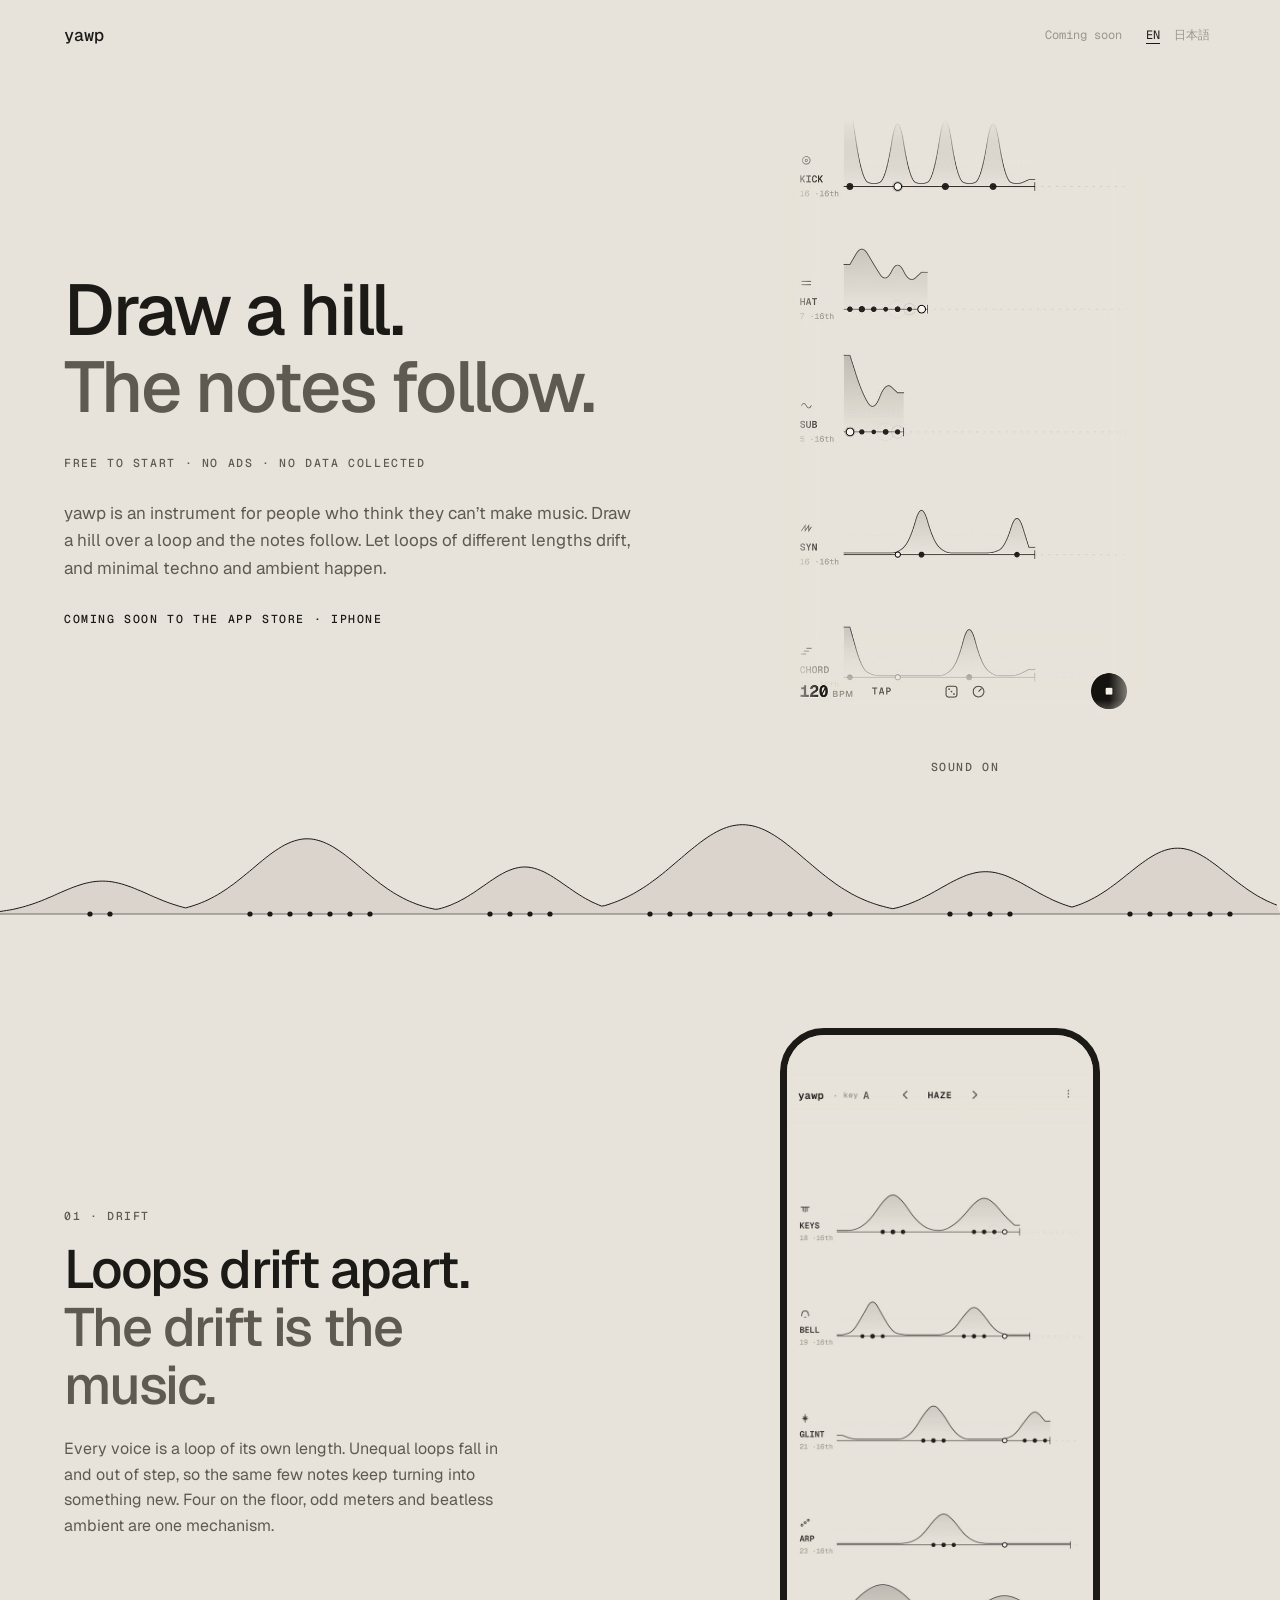
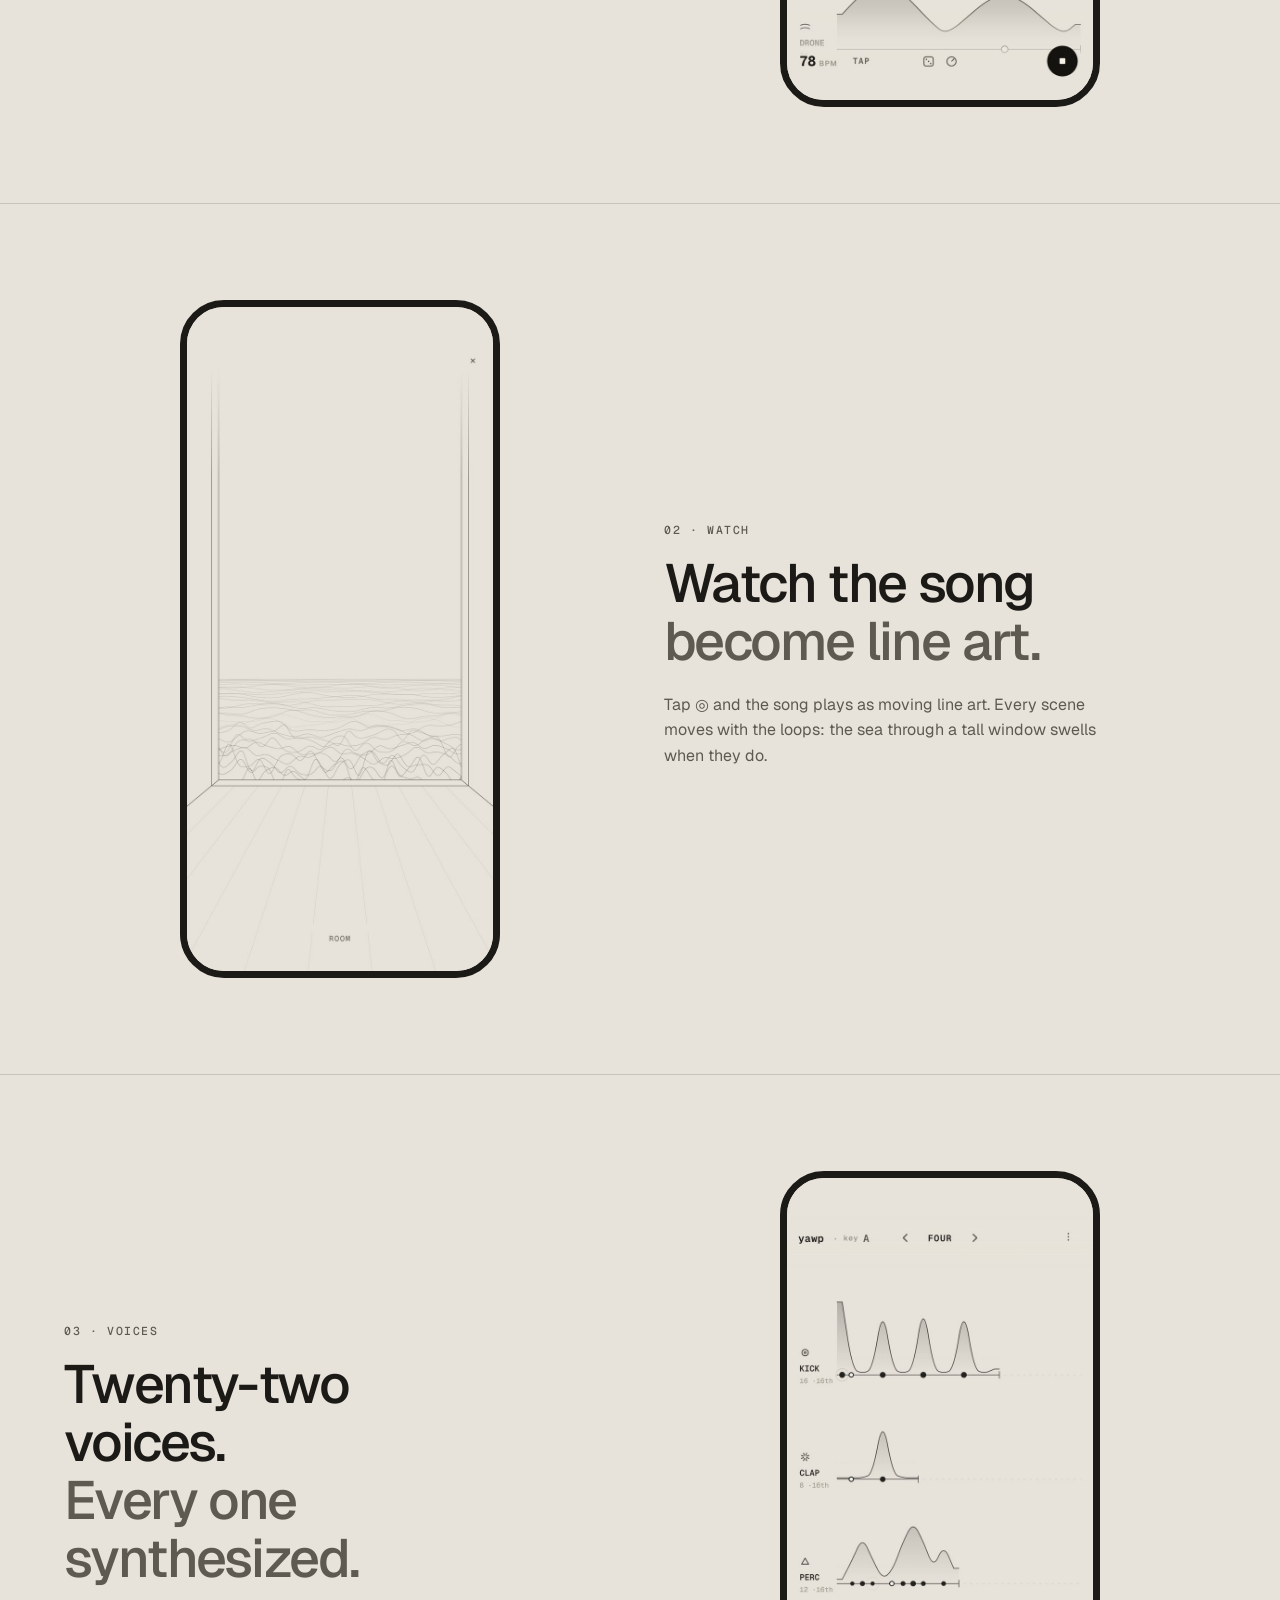
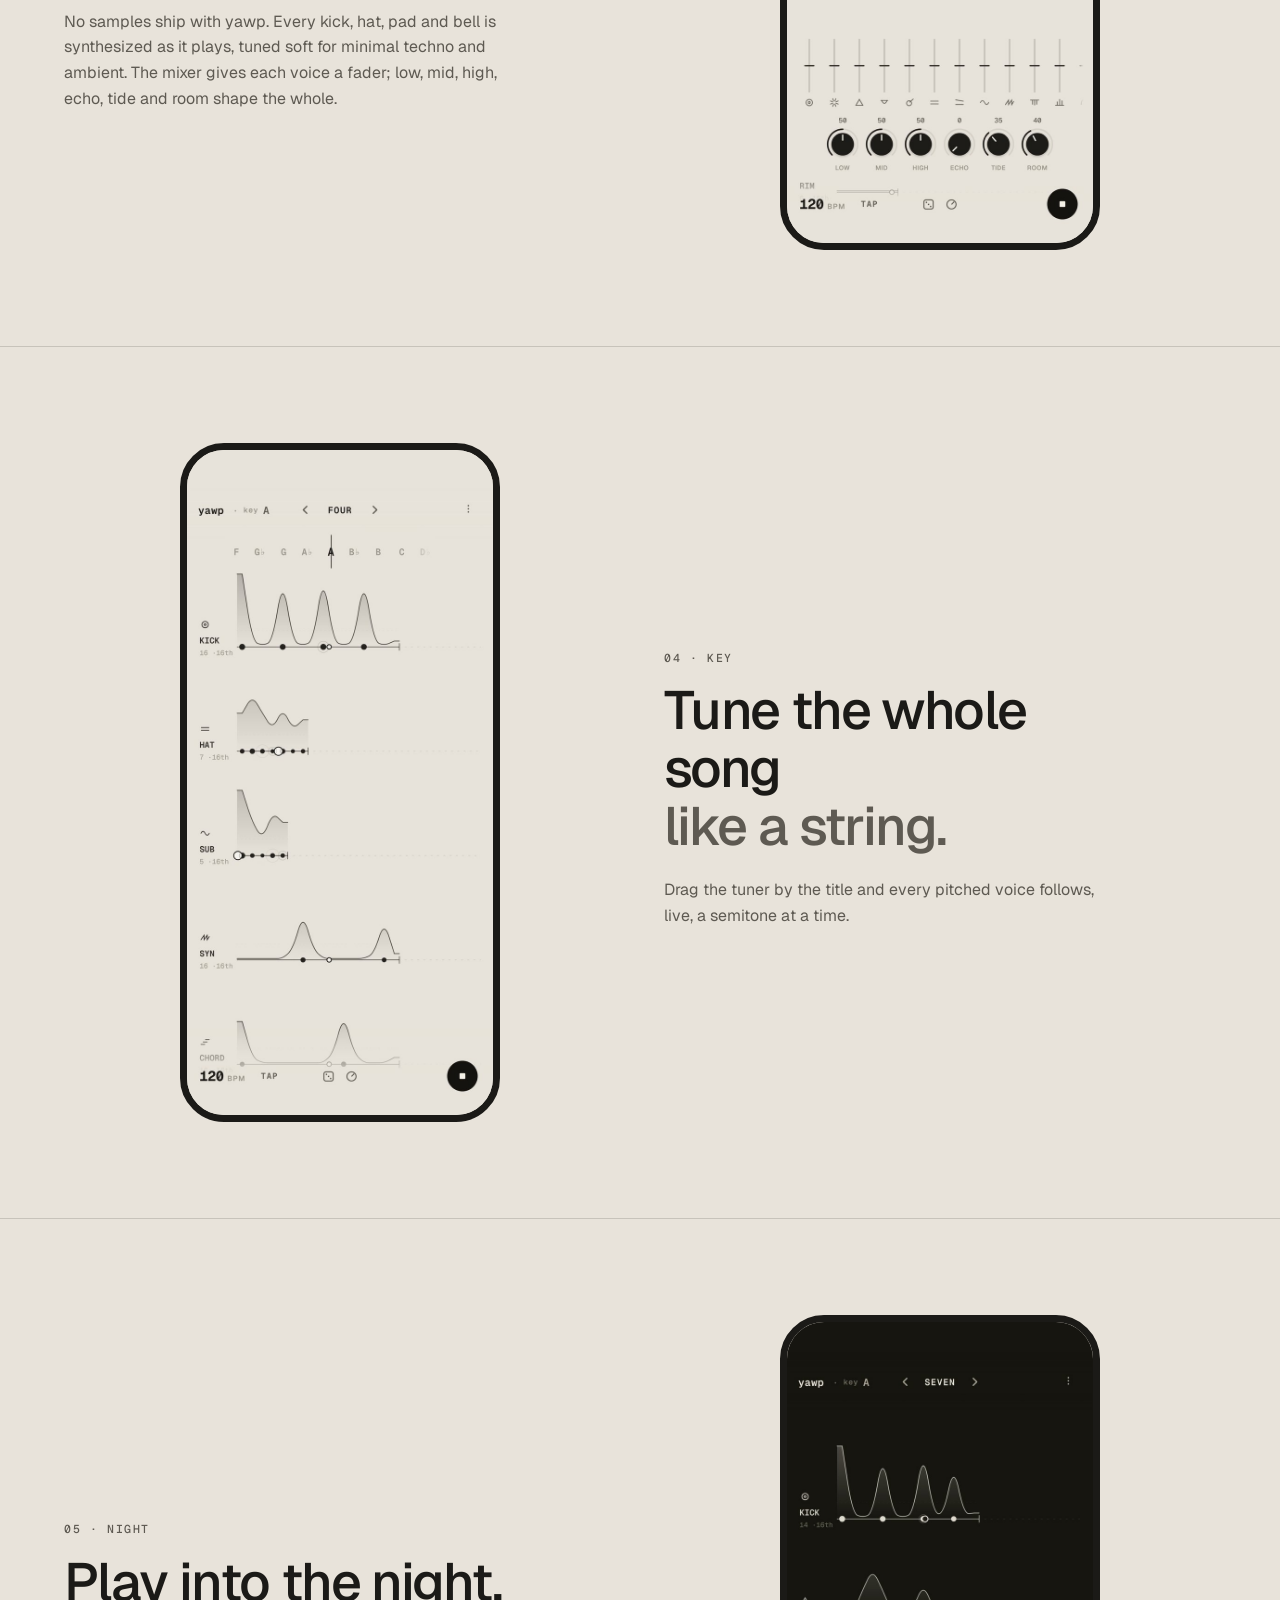
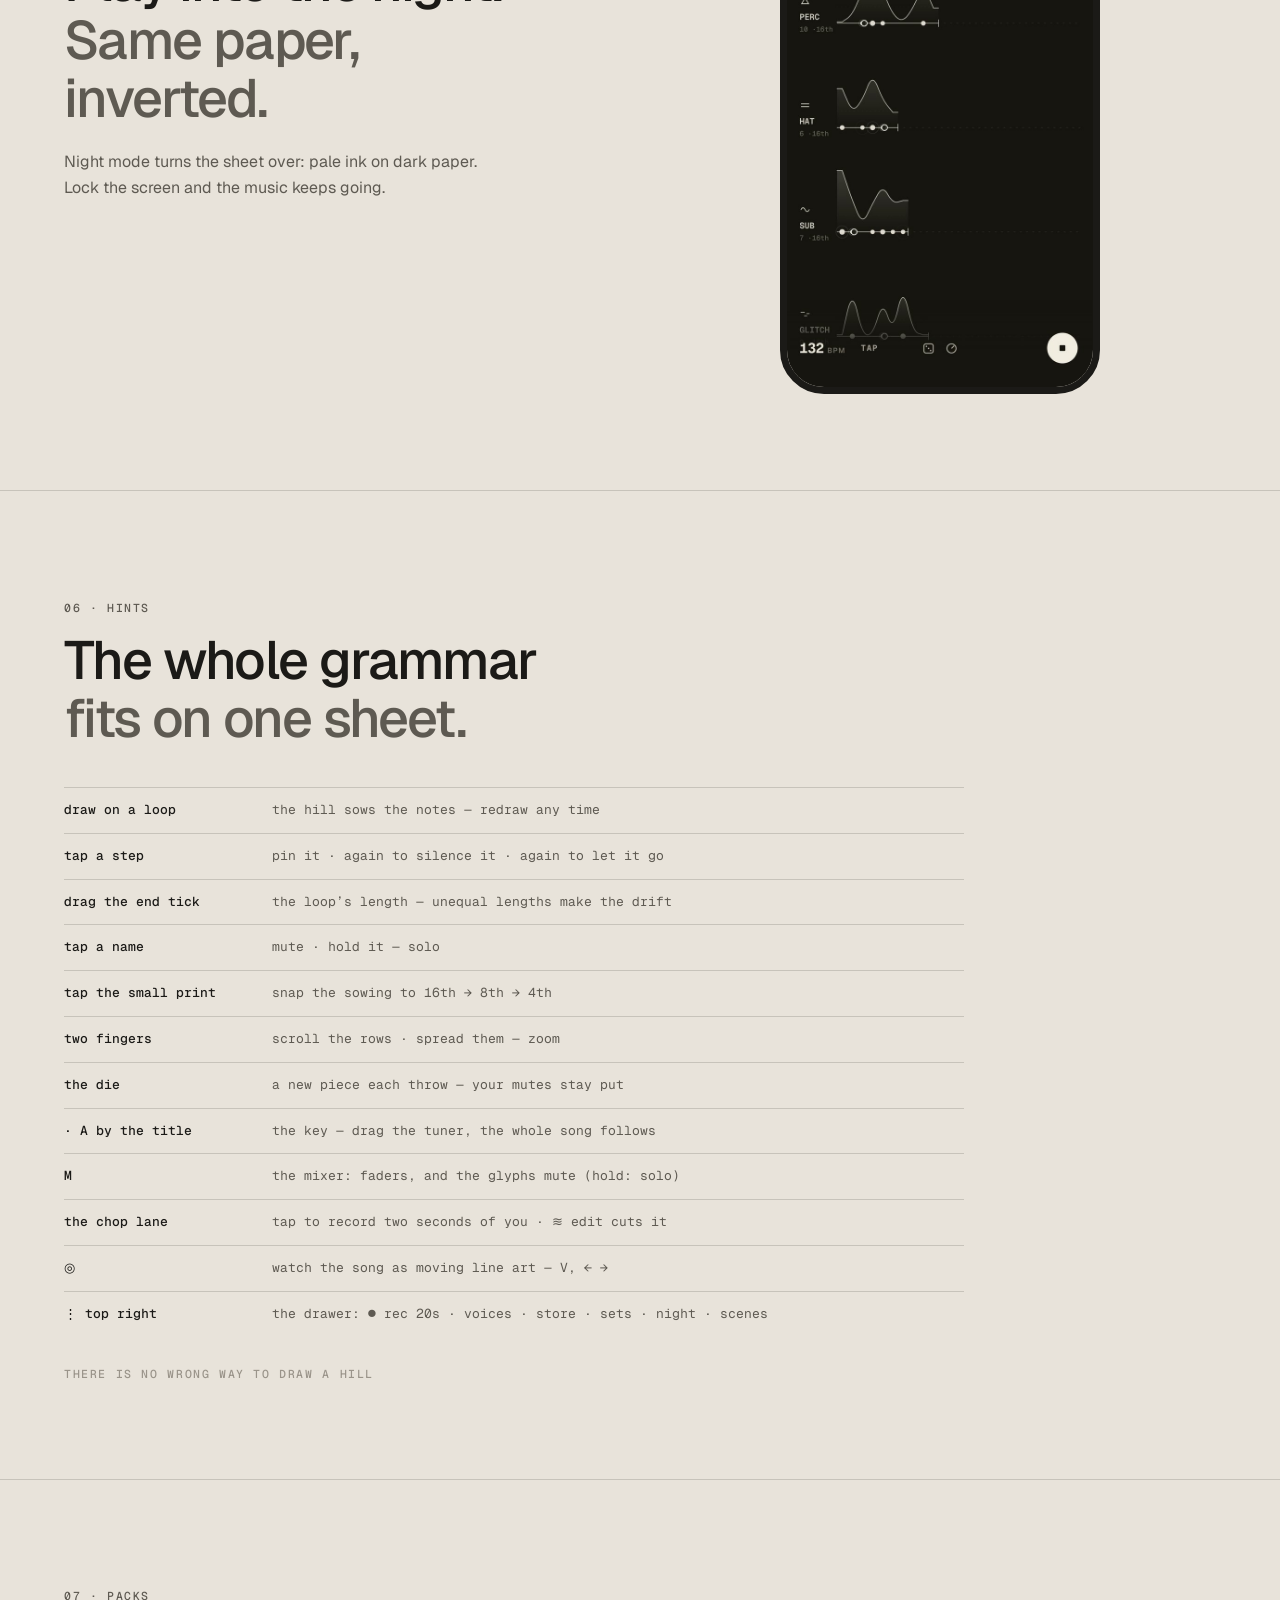
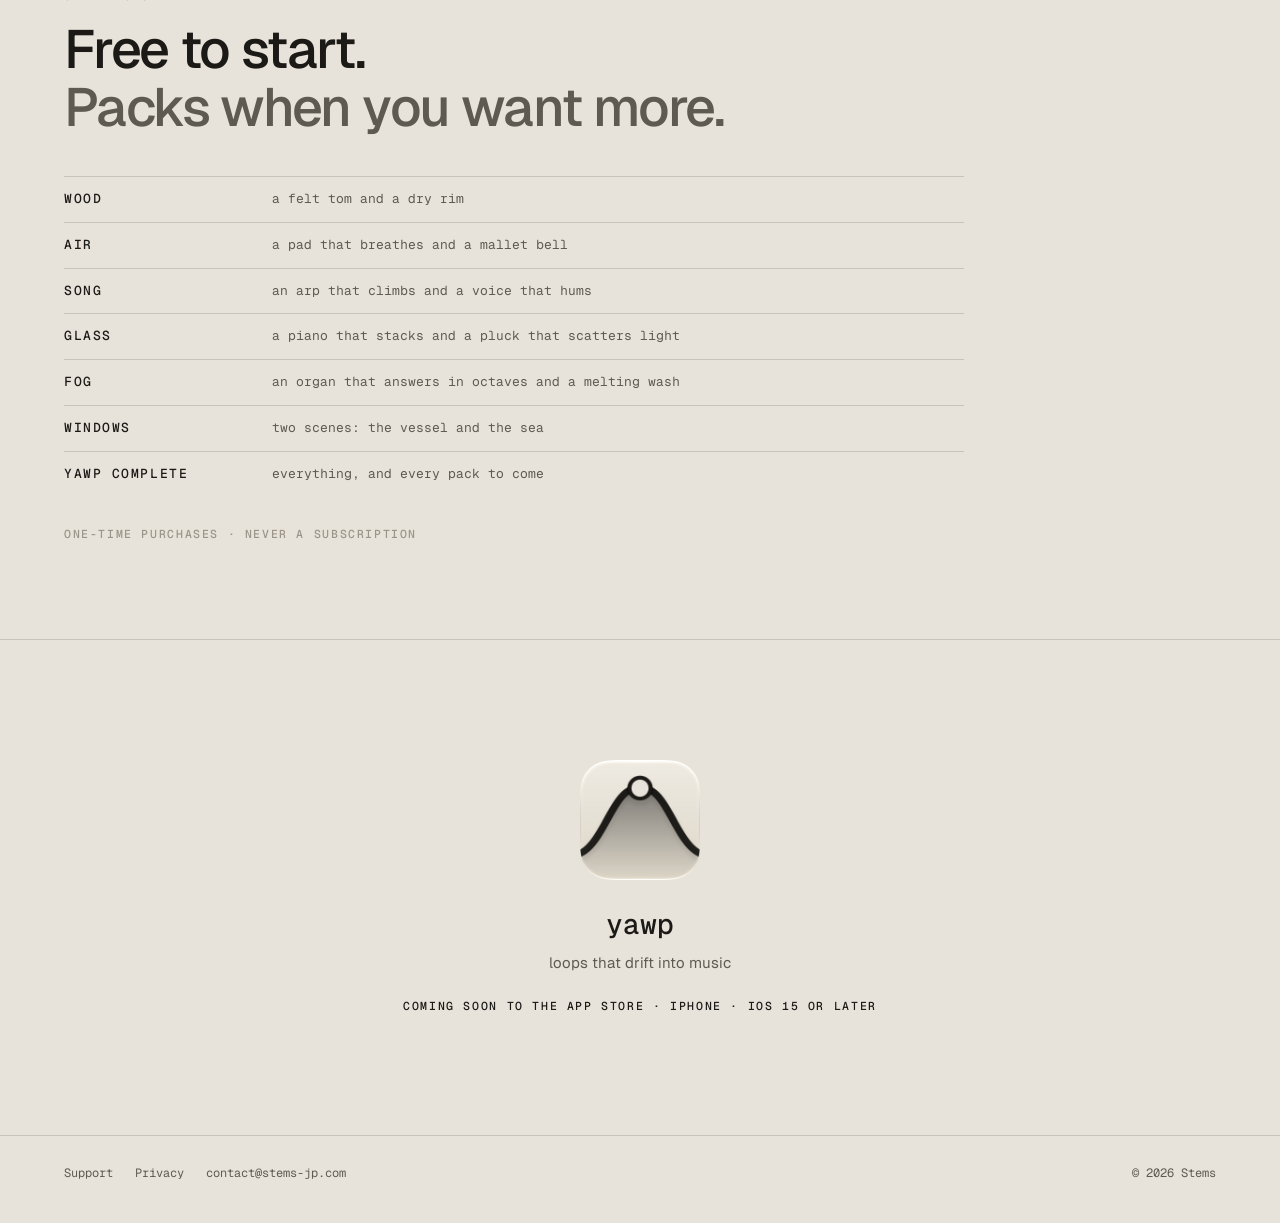
==== index.html @ c86f4f26 "yawp の LP・プライバシーポリシー・サポート" ====
<!doctype html>
<html lang="en">
<head>
<meta charset="utf-8">
<meta name="viewport" content="width=device-width, initial-scale=1">
<title data-en="yawp — loops that drift into music" data-ja="yawp — ずれていくループが音楽になる">yawp — loops that drift into music</title>
<meta name="description" content="Draw a hill and the notes follow. yawp is an iPhone instrument of loops that drift into minimal techno and ambient.">
<meta property="og:title" content="yawp — loops that drift into music">
<meta property="og:description" content="Draw a hill. The notes follow.">
<meta property="og:image" content="https://yawp.stems-jp.com/lp/og.jpg">
<meta property="og:url" content="https://yawp.stems-jp.com/">
<meta name="twitter:card" content="summary_large_image">
<meta name="theme-color" content="#e8e3da">
<link rel="icon" href="favicon.png">
<link rel="apple-touch-icon" href="apple-touch-icon.png">
<link rel="preconnect" href="https://fonts.googleapis.com">
<link rel="preconnect" href="https://fonts.gstatic.com" crossorigin>
<link rel="stylesheet" href="https://fonts.googleapis.com/css2?family=Geist:wght@400;500;600&family=Geist+Mono:wght@400;500&display=swap">
<link rel="stylesheet" href="style.css">
<link rel="stylesheet" href="lp.css">
<script src="lang.js"></script>
<script src="lp.js" defer></script>
</head>
<body>
<header class="bar">
  <a class="bar-name" href="./">yawp</a>
  <div class="bar-right">
    <span class="bar-soon"><span class="t-en">Coming soon</span><span class="t-ja">まもなく公開</span></span>
    <div class="lang" role="group" aria-label="Language"><button type="button" data-l="en">EN</button><button type="button" data-l="ja">日本語</button></div>
  </div>
</header>

<main>
  <section class="hero">
    <div class="hero-text">
      <h1 class="headline">
        <span class="t-en">Draw a hill.<br><span class="b">The notes follow.</span></span>
        <span class="t-ja">丘を描く。<br><span class="b">音がついてくる。</span></span>
      </h1>
      <p class="print promise"><span class="t-en">free to start · no ads · no data collected</span><span class="t-ja">無料ではじめられる · 広告なし · データを集めない</span></p>
      <p class="intro">
        <span class="t-en">yawp is an instrument for people who think they can’t make music. Draw a hill over a loop and the notes follow. Let loops of different lengths drift, and minimal techno and ambient happen.</span>
        <span class="t-ja">yawp は、音楽をつくるのが苦手だと思っている人のための楽器です。ループの上に丘を描けば、音がついてくる。長さの違うループをずらしていけば、ミニマルテクノやアンビエントが生まれます。</span>
      </p>
      <p class="print status"><span class="t-en">Coming soon to the App Store · iPhone</span><span class="t-ja">App Store で まもなく公開 · iPhone</span></p>
    </div>
    <figure class="film">
      <div class="device"><video id="film" src="lp/film.mp4" poster="lp/hero.jpg" autoplay muted loop playsinline preload="metadata" aria-label="yawp playing: hills drawn over loops, notes sown along them"></video></div>
      <button class="snd print" id="snd" type="button" aria-pressed="false"><span class="snd-off"><span class="t-en">sound on</span><span class="t-ja">音を出す</span></span><span class="snd-on"><span class="t-en">sound off</span><span class="t-ja">音を消す</span></span></button>
    </figure>
  </section>

  <div class="hill" aria-hidden="true"><svg id="hill" preserveAspectRatio="none"></svg></div>

  <section class="feature">
    <div class="feature-text">
      <p class="print">01 · drift</p>
      <h2><span class="t-en">Loops drift apart.<br><span class="b">The drift is the music.</span></span><span class="t-ja">ループが、ずれていく。<br><span class="b">そのずれが、音楽になる。</span></span></h2>
      <p><span class="t-en">Every voice is a loop of its own length. Unequal loops fall in and out of step, so the same few notes keep turning into something new. Four on the floor, odd meters and beatless ambient are one mechanism.</span><span class="t-ja">音ごとに、ループの長さが違います。長さの違うループは拍が少しずつずれて、同じ数音がいつまでも新しく聞こえます。4 つ打ちも、変拍子も、拍のないアンビエントも、同じ仕組みです。</span></p>
    </div>
    <img class="shot" src="lp/drift.jpg" alt="Voices drawn as hills over loops of different lengths" width="660" height="1434" loading="lazy">
  </section>

  <section class="feature">
    <div class="feature-text">
      <p class="print">02 · watch</p>
      <h2><span class="t-en">Watch the song<br><span class="b">become line art.</span></span><span class="t-ja">曲が、線画になって<br><span class="b">動きだす。</span></span></h2>
      <p><span class="t-en">Tap ◎ and the song plays as moving line art. Every scene moves with the loops: the sea through a tall window swells when they do.</span><span class="t-ja">◎ を押すと、曲が動く線画になります。どの場面もループに合わせて動き、高い窓の向こうの海も、音と一緒にうねります。</span></p>
    </div>
    <img class="shot" src="lp/room.jpg" alt="A tall room drawn in hairlines, the sea moving beyond a window" width="660" height="1434" loading="lazy">
  </section>

  <section class="feature">
    <div class="feature-text">
      <p class="print">03 · voices</p>
      <h2><span class="t-en">Twenty-two voices.<br><span class="b">Every one synthesized.</span></span><span class="t-ja">22 の音。<br><span class="b">すべて、その場で合成。</span></span></h2>
      <p><span class="t-en">No samples ship with yawp. Every kick, hat, pad and bell is synthesized as it plays, tuned soft for minimal techno and ambient. The mixer gives each voice a fader; low, mid, high, echo, tide and room shape the whole.</span><span class="t-ja">yawp には録音された音源が入っていません。キックもハットもパッドもベルも、鳴るたびにその場で合成し、ミニマルテクノとアンビエントに合うやわらかい音にしています。ミキサーでは音ごとのフェーダーと、low・mid・high・echo・tide・room で全体を整えます。</span></p>
    </div>
    <img class="shot" src="lp/mixer.jpg" alt="The mixer: a fader for every voice and six knobs" width="660" height="1434" loading="lazy">
  </section>

  <section class="feature">
    <div class="feature-text">
      <p class="print">04 · key</p>
      <h2><span class="t-en">Tune the whole song<br><span class="b">like a string.</span></span><span class="t-ja">曲全体を、<br><span class="b">弦のように調律する。</span></span></h2>
      <p><span class="t-en">Drag the tuner by the title and every pitched voice follows, live, a semitone at a time.</span><span class="t-ja">タイトルの横のチューナーをドラッグすると、音程のある音がすべて、半音ずつその場でついてきます。</span></p>
    </div>
    <img class="shot" src="lp/key.jpg" alt="The tuner: twelve note names under one needle" width="660" height="1434" loading="lazy">
  </section>

  <section class="feature">
    <div class="feature-text">
      <p class="print">05 · night</p>
      <h2><span class="t-en">Play into the night.<br><span class="b">Same paper, inverted.</span></span><span class="t-ja">夜も、弾ける。<br><span class="b">同じ紙を、反転して。</span></span></h2>
      <p><span class="t-en">Night mode turns the sheet over: pale ink on dark paper. Lock the screen and the music keeps going.</span><span class="t-ja">夜のモードは、紙を裏返したような淡いインクと暗い紙。画面をロックしても、音楽は鳴りつづけます。</span></p>
    </div>
    <img class="shot" src="lp/night.jpg" alt="yawp in night mode: pale lines on dark paper" width="660" height="1434" loading="lazy">
  </section>

  <section class="sheet">
    <p class="print">06 · hints</p>
    <h2><span class="t-en">The whole grammar<br><span class="b">fits on one sheet.</span></span><span class="t-ja">操作のすべてが、<br><span class="b">一枚に収まる。</span></span></h2>
    <dl class="hints" id="hints"></dl>
    <p class="print sheet-foot">there is no wrong way to draw a hill</p>
  </section>

  <section class="sheet">
    <p class="print">07 · packs</p>
    <h2><span class="t-en">Free to start.<br><span class="b">Packs when you want more.</span></span><span class="t-ja">無料ではじめて、<br><span class="b">欲しくなったらパックを。</span></span></h2>
    <dl class="packs" id="packs"></dl>
    <p class="print sheet-foot"><span class="t-en">one-time purchases · never a subscription</span><span class="t-ja">買い切り · 購読ではありません</span></p>
  </section>

  <section class="closing">
    <img src="icon.png" alt="The yawp app icon: one hill with a bead on its crest" width="120" height="120">
    <p class="closing-name">yawp</p>
    <p><span class="t-en">loops that drift into music</span><span class="t-ja">ずれていくループが、音楽になる</span></p>
    <p class="print"><span class="t-en">Coming soon to the App Store · iPhone · iOS 15 or later</span><span class="t-ja">App Store で まもなく公開 · iPhone · iOS 15 以降</span></p>
  </section>
</main>

<footer class="foot">
  <nav><a href="support.html"><span class="t-en">Support</span><span class="t-ja">サポート</span></a><a href="privacy.html"><span class="t-en">Privacy</span><span class="t-ja">プライバシー</span></a><a href="mailto:contact@stems-jp.com">contact@stems-jp.com</a></nav>
  <span>© 2026 <a href="https://stems-jp.com">Stems</a></span>
</footer>
</body>
</html>
---- style.css ----
/* yawp — shared by the landing page, privacy and support.
   The app's own sheet: warm paper, one ink, hairlines, nothing floats. */
:root {
  --paper: #e8e3da;
  --ink: #1b1a17;
  --ink-2: #5e5a52;
  --ink-3: #9a948a;
  --line: rgba(27, 26, 23, 0.16);
  --sans: "Geist", "Hiragino Sans", "Noto Sans JP", system-ui, sans-serif;
  --mono: "Geist Mono", ui-monospace, "SF Mono", monospace;
  --gutter: clamp(20px, 5vw, 72px);
}

* { box-sizing: border-box; }
html { -webkit-text-size-adjust: 100%; }
body {
  margin: 0;
  background: var(--paper);
  color: var(--ink);
  font-family: var(--sans);
  font-size: 15px;
  line-height: 1.6;
  -webkit-font-smoothing: antialiased;
}
html[lang="ja"] body { line-height: 1.9; word-break: auto-phrase; }
html[lang="ja"] .t-en, html[lang="en"] .t-ja { display: none !important; }

a { color: inherit; text-underline-offset: 3px; text-decoration-thickness: 1px; }
img, video { display: block; max-width: 100%; }
:focus-visible { outline: 1px solid var(--ink); outline-offset: 3px; }

/* the bar: wordmark left, language and store right */
.bar {
  display: flex;
  align-items: center;
  justify-content: space-between;
  gap: 16px;
  padding: 22px var(--gutter);
}
.bar-name { font-family: var(--mono); font-size: 17px; font-weight: 500; text-decoration: none; }
.bar-right { display: flex; align-items: center; gap: 18px; font-family: var(--mono); font-size: 12px; color: var(--ink-2); }
.lang { display: flex; gap: 2px; }
.lang button {
  padding: 4px 6px;
  border: 0;
  background: none;
  color: var(--ink-3);
  font: inherit;
  cursor: pointer;
}
.lang button[aria-pressed="true"] { color: var(--ink); text-decoration: underline; text-underline-offset: 4px; }

/* small print: mono, spaced, the app's labels */
.print { font-family: var(--mono); font-size: 11.5px; font-weight: 500; letter-spacing: 0.14em; text-transform: uppercase; color: var(--ink-2); }

/* privacy and support: one column of plain text */
.doc { max-width: 640px; margin: 0 auto; padding: 56px var(--gutter) 96px; }
.doc .mark { width: 72px; height: 72px; margin-bottom: 28px; }
.doc h1 { margin: 0 0 6px; font-size: 30px; font-weight: 500; letter-spacing: -0.02em; line-height: 1.2; }
.doc h2 { margin: 40px 0 8px; padding-top: 14px; border-top: 1px solid var(--line); font-size: 15px; font-weight: 500; }
.doc h3 { margin: 24px 0 4px; font-size: 15px; font-weight: 500; }
.doc p { margin: 0 0 12px; color: var(--ink-2); }
.doc .lead { font-size: 17px; color: var(--ink); }
.doc .date { margin-bottom: 32px; font-family: var(--mono); font-size: 12px; color: var(--ink-3); }

/* the foot of every page */
.foot {
  display: flex;
  flex-wrap: wrap;
  justify-content: space-between;
  gap: 12px 24px;
  padding: 28px var(--gutter) 40px;
  border-top: 1px solid var(--line);
  font-family: var(--mono);
  font-size: 12px;
  color: var(--ink-2);
}
.foot nav { display: flex; flex-wrap: wrap; gap: 8px 22px; }
.foot a { text-decoration: none; }
.foot a:hover { color: var(--ink); text-decoration: underline; }
---- lp.css ----
/* The landing page. Big two-tone headlines (the store art's voice), one
   long hill line, phones drawn with a thin ink bezel and no shadow. */
.bar-soon { color: var(--ink-3); }

.headline, .feature h2, .sheet h2 {
  margin: 0;
  font-weight: 520;
  letter-spacing: -0.03em;
  line-height: 1.08;
}
.b { color: var(--ink-2); }
html[lang="ja"] .headline, html[lang="ja"] .feature h2, html[lang="ja"] .sheet h2 { letter-spacing: 0; line-height: 1.3; font-weight: 600; }

/* hero: the words left, the film right */
.hero {
  display: grid;
  grid-template-columns: minmax(0, 1.2fr) minmax(0, 1fr);
  align-items: center;
  gap: 48px;
  padding: 48px var(--gutter) 24px;
}
.headline { font-size: clamp(42px, 5.6vw, 88px); }
html[lang="ja"] .headline { font-size: clamp(34px, 4.8vw, 72px); }
.promise { margin: 28px 0 0; }
.intro { max-width: 34em; margin: 28px 0 0; font-size: 17px; color: var(--ink-2); }
.status { margin: 28px 0 0; color: var(--ink); }

.film { margin: 0; display: flex; flex-direction: column; align-items: center; gap: 16px; }
/* the film is the store preview: it carries its own phone and headline */
.device { width: min(100%, 360px); }
.shot {
  width: min(100%, 320px);
  border: 7px solid var(--ink);
  border-radius: 44px;
  background: var(--paper);
  overflow: hidden;
}
/* show only the phone: the preview's own headline sits above it (the page
   already says it), and its paper is a shade lighter, so the edges fade out */
.device video {
  width: 100%;
  aspect-ratio: 886 / 1520;
  object-fit: cover;
  object-position: 50% 100%;
  -webkit-mask-image: linear-gradient(to right, transparent, #000 10%, #000 90%, transparent), linear-gradient(to bottom, transparent, #000 8%, #000 94%, transparent);
  -webkit-mask-composite: source-in;
  mask-image: linear-gradient(to right, transparent, #000 10%, #000 90%, transparent), linear-gradient(to bottom, transparent, #000 8%, #000 94%, transparent);
  mask-composite: intersect;
}
.snd { padding: 6px 2px; border: 0; background: none; cursor: pointer; color: var(--ink-2); }
.snd:hover { color: var(--ink); }
.snd[aria-pressed="true"] .snd-off, .snd[aria-pressed="false"] .snd-on { display: none; }

/* the long field line */
.hill { padding: 8px 0 0; }
.hill svg { display: block; width: 100%; height: 120px; }
.hill-line { fill: none; stroke: var(--ink); stroke-width: 1; }
.hill-fill { fill: var(--ink); opacity: 0.07; }
.hill-base { stroke: var(--ink); stroke-width: 0.8; opacity: 0.7; }
.hill circle { fill: var(--ink); }

/* features: words and a phone, alternating sides */
.feature {
  display: grid;
  grid-template-columns: minmax(0, 1fr) minmax(0, 1fr);
  align-items: center;
  gap: 48px;
  padding: 96px var(--gutter);
  border-bottom: 1px solid var(--line);
}
.feature .shot { justify-self: center; height: auto; }
.feature:nth-of-type(odd) .feature-text { order: 2; }
.feature-text { max-width: 30em; }
.feature h2 { margin: 14px 0 22px; font-size: clamp(32px, 4.2vw, 60px); }
html[lang="ja"] .feature h2 { font-size: clamp(28px, 3.4vw, 46px); }
.feature-text > p:last-child { margin: 0; font-size: 16px; color: var(--ink-2); }

/* printed sheets: the app's own words in rows */
.sheet { padding: 96px var(--gutter); border-bottom: 1px solid var(--line); }
.sheet h2 { margin: 14px 0 40px; font-size: clamp(32px, 4.2vw, 60px); }
html[lang="ja"] .sheet h2 { font-size: clamp(28px, 3.4vw, 46px); }
.hints, .packs {
  display: grid;
  grid-template-columns: minmax(140px, 0.6fr) minmax(0, 2fr);
  max-width: 900px;
  margin: 0;
  font-family: var(--mono);
  font-size: 13px;
}
.hints dt, .hints dd, .packs dt, .packs dd { margin: 0; padding: 12px 0; border-top: 1px solid var(--line); }
.hints dt, .packs dt { color: var(--ink); font-weight: 500; }
.hints dd, .packs dd { color: var(--ink-2); }
.packs dt { text-transform: uppercase; letter-spacing: 0.12em; }
.sheet-foot { margin: 28px 0 0; color: var(--ink-3); }

/* closing */
.closing { display: flex; flex-direction: column; align-items: center; gap: 4px; padding: 120px var(--gutter); text-align: center; }
.closing img { width: 120px; height: 120px; margin-bottom: 18px; }
.closing p { margin: 0; color: var(--ink-2); }
.closing-name { font-family: var(--mono); font-size: 28px; font-weight: 500; color: var(--ink) !important; }
.closing .print { margin-top: 18px; color: var(--ink); }

@media (max-width: 820px) {
  .hero, .feature { grid-template-columns: 1fr; gap: 40px; }
  .hero { padding-top: 24px; }
  .feature { padding: 72px var(--gutter); }
  .feature:nth-of-type(odd) .feature-text { order: 0; }
  .shot { width: min(100%, 280px); border-width: 6px; border-radius: 38px; }
  .device { width: min(100%, 320px); }
  .hints, .packs { grid-template-columns: 1fr; }
  .hints dd, .packs dd { padding-top: 0; border-top: 0; }
  .sheet { padding: 72px var(--gutter); }
}
@media (max-width: 420px) {
  .bar-soon { display: none; }
}
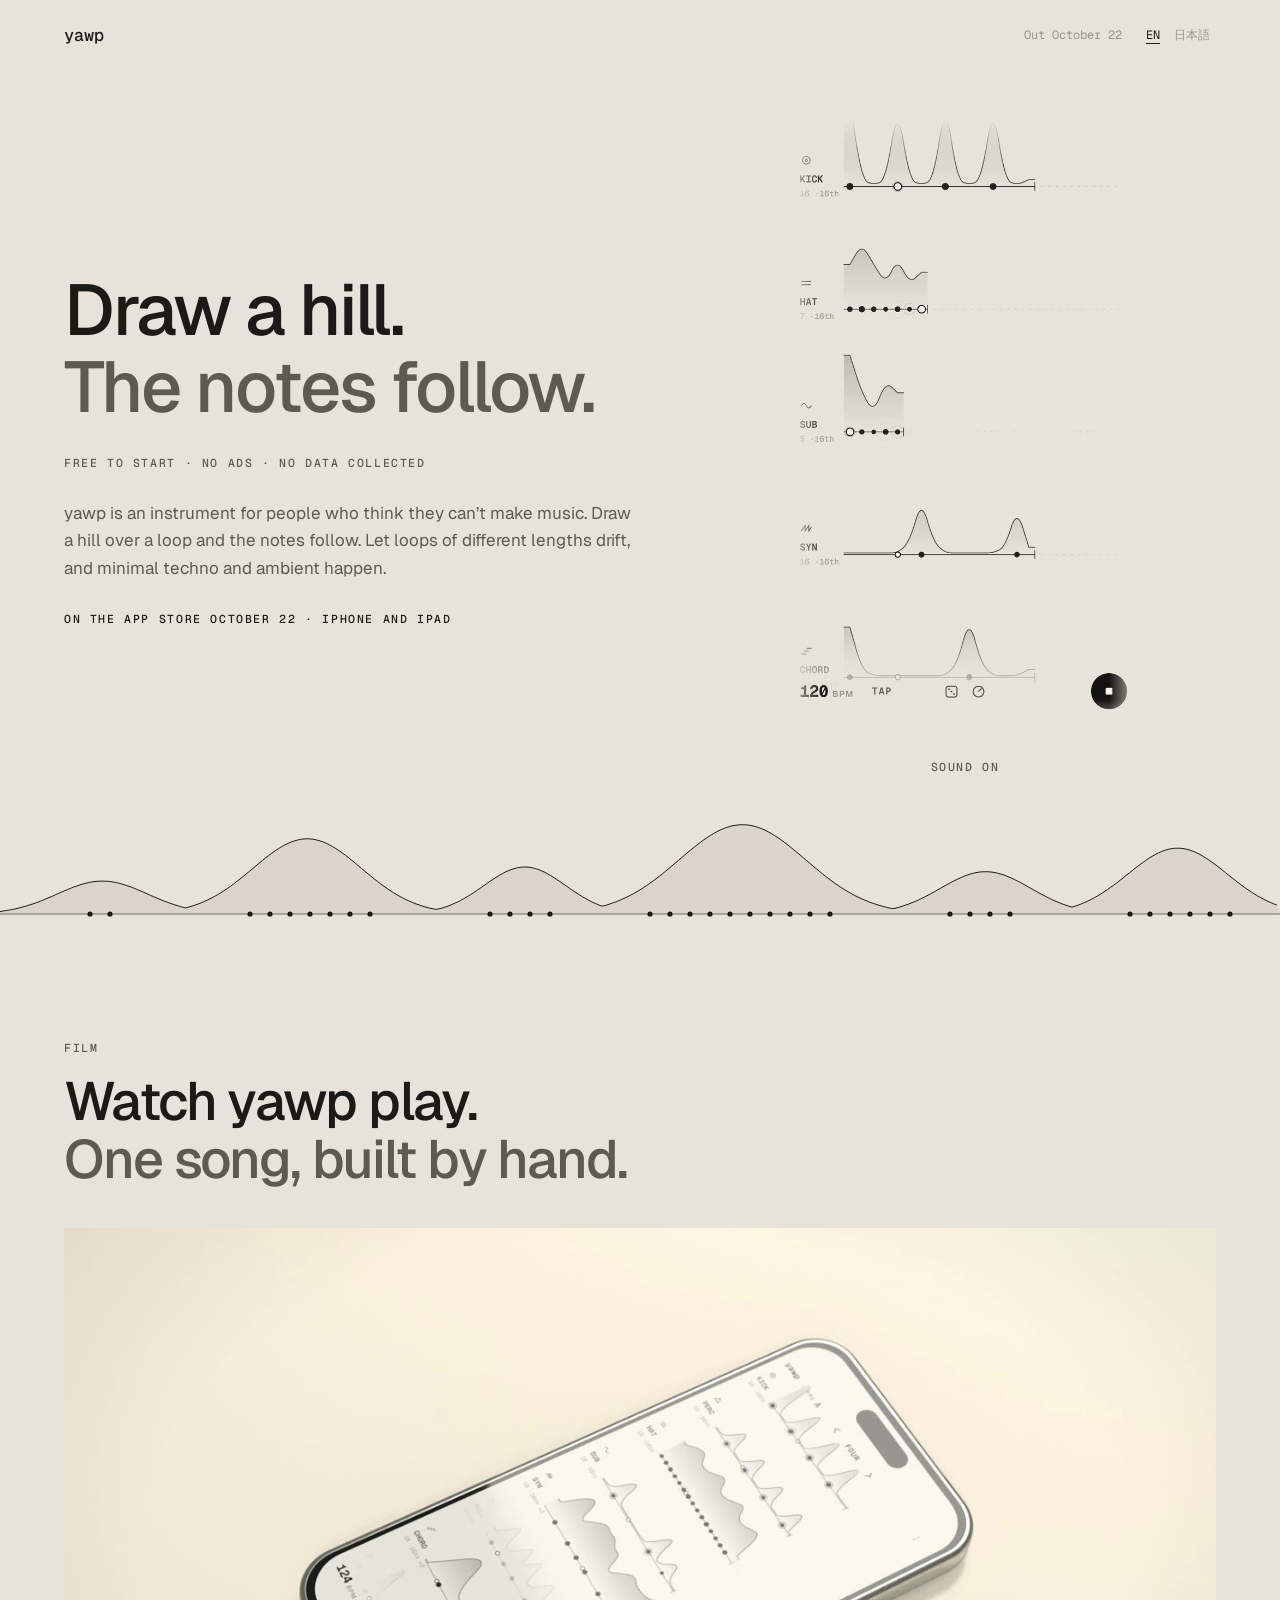
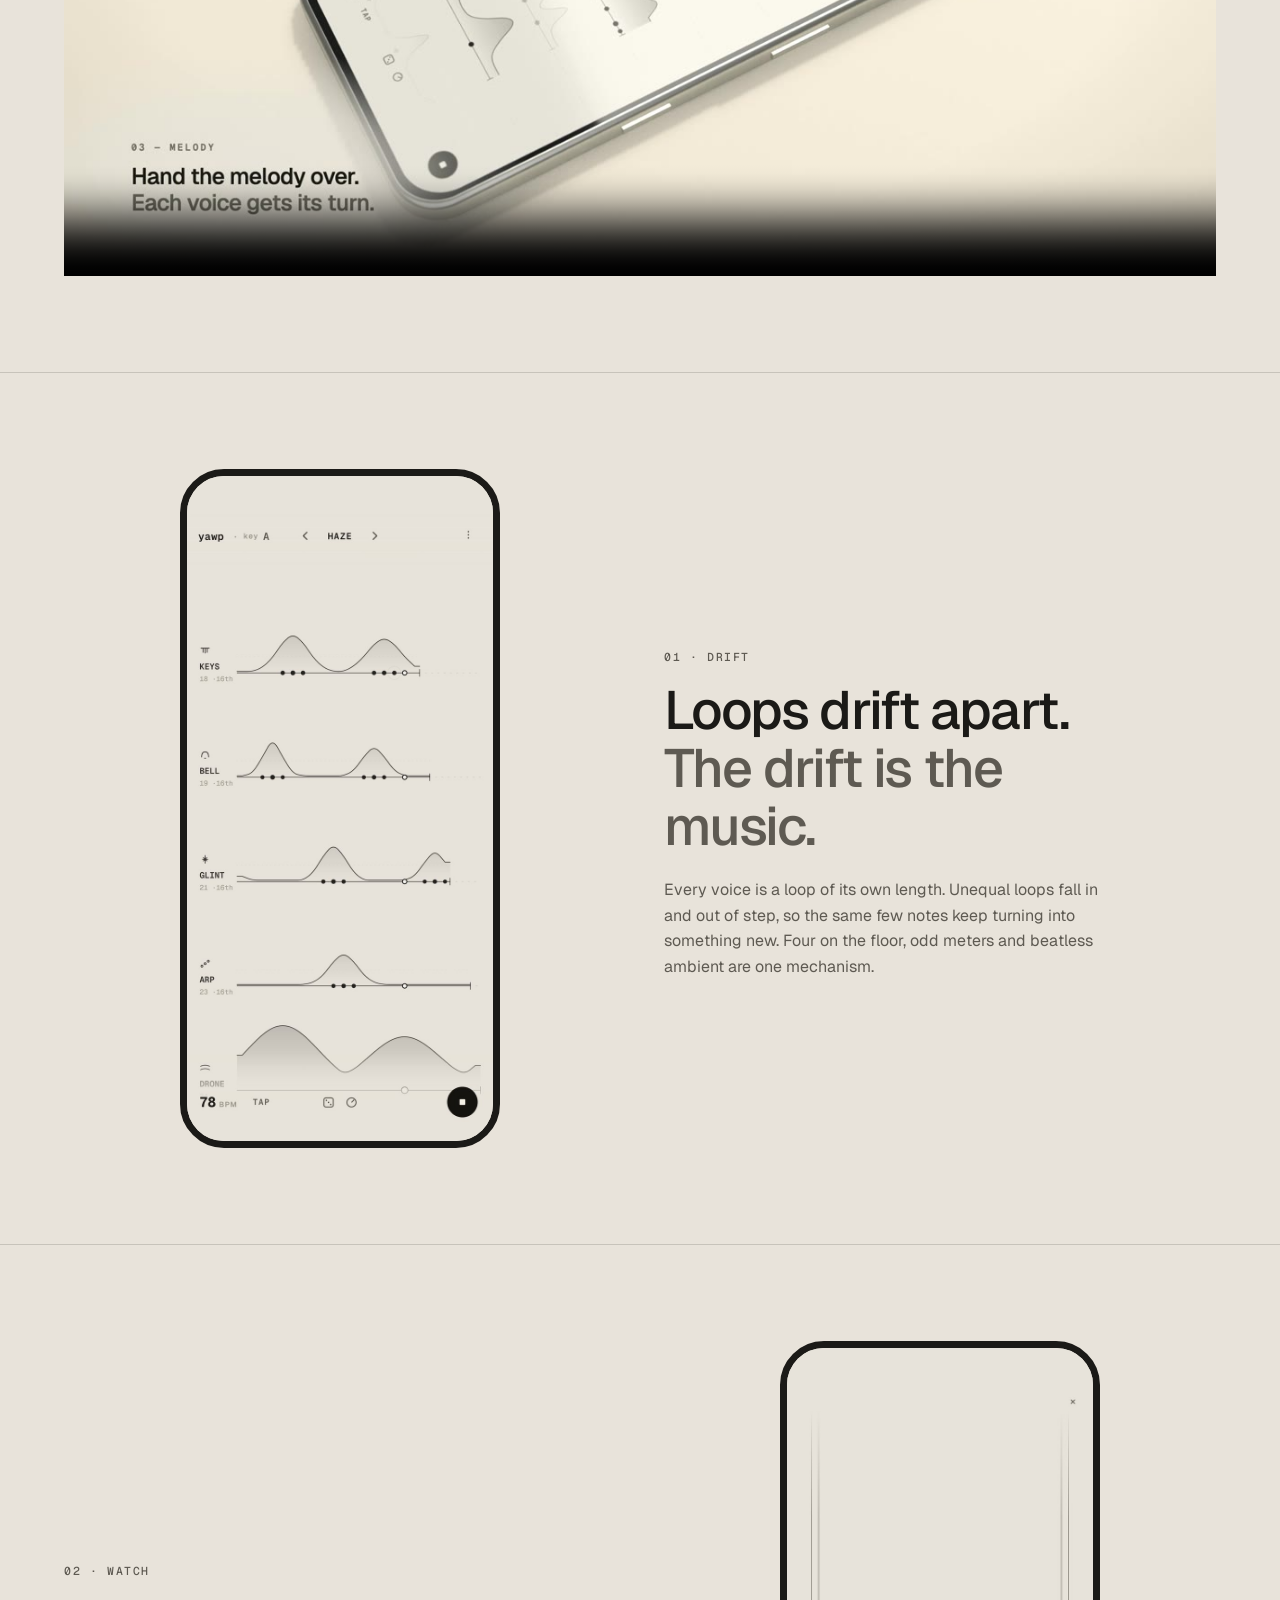
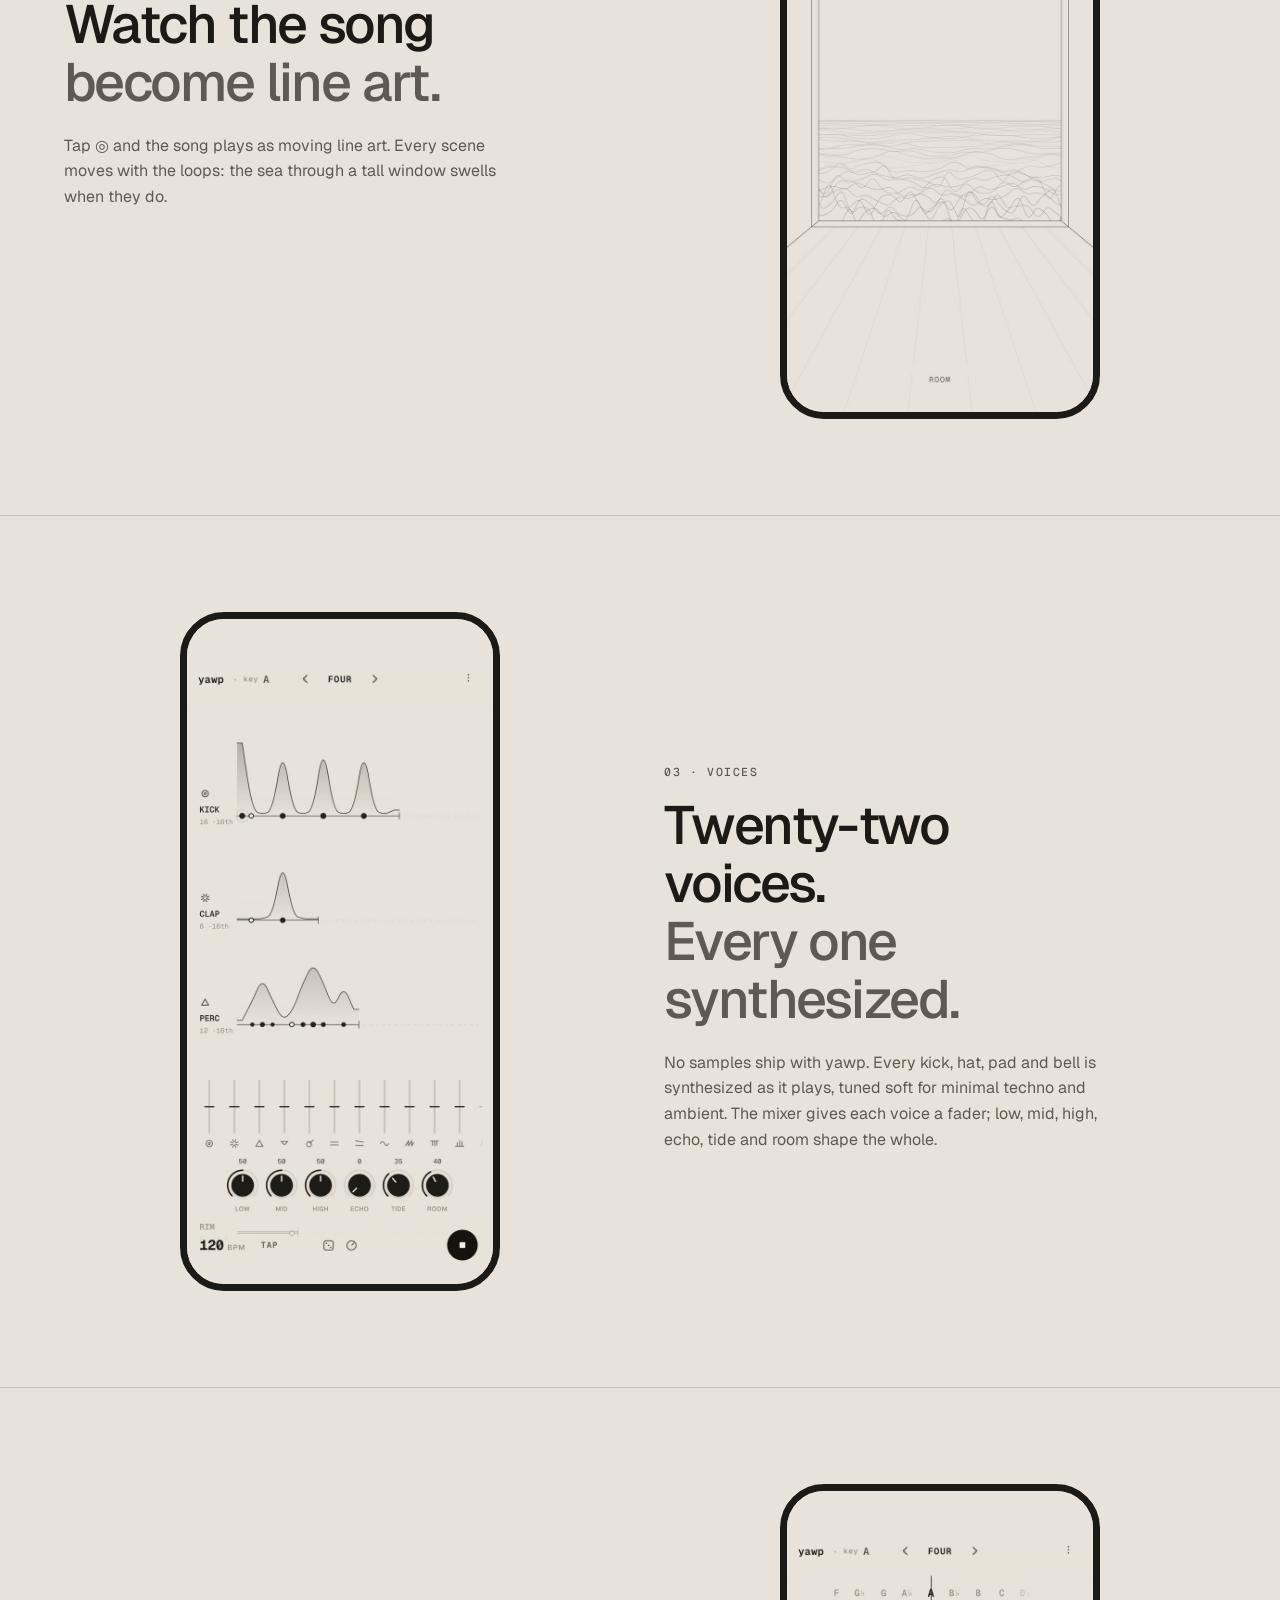
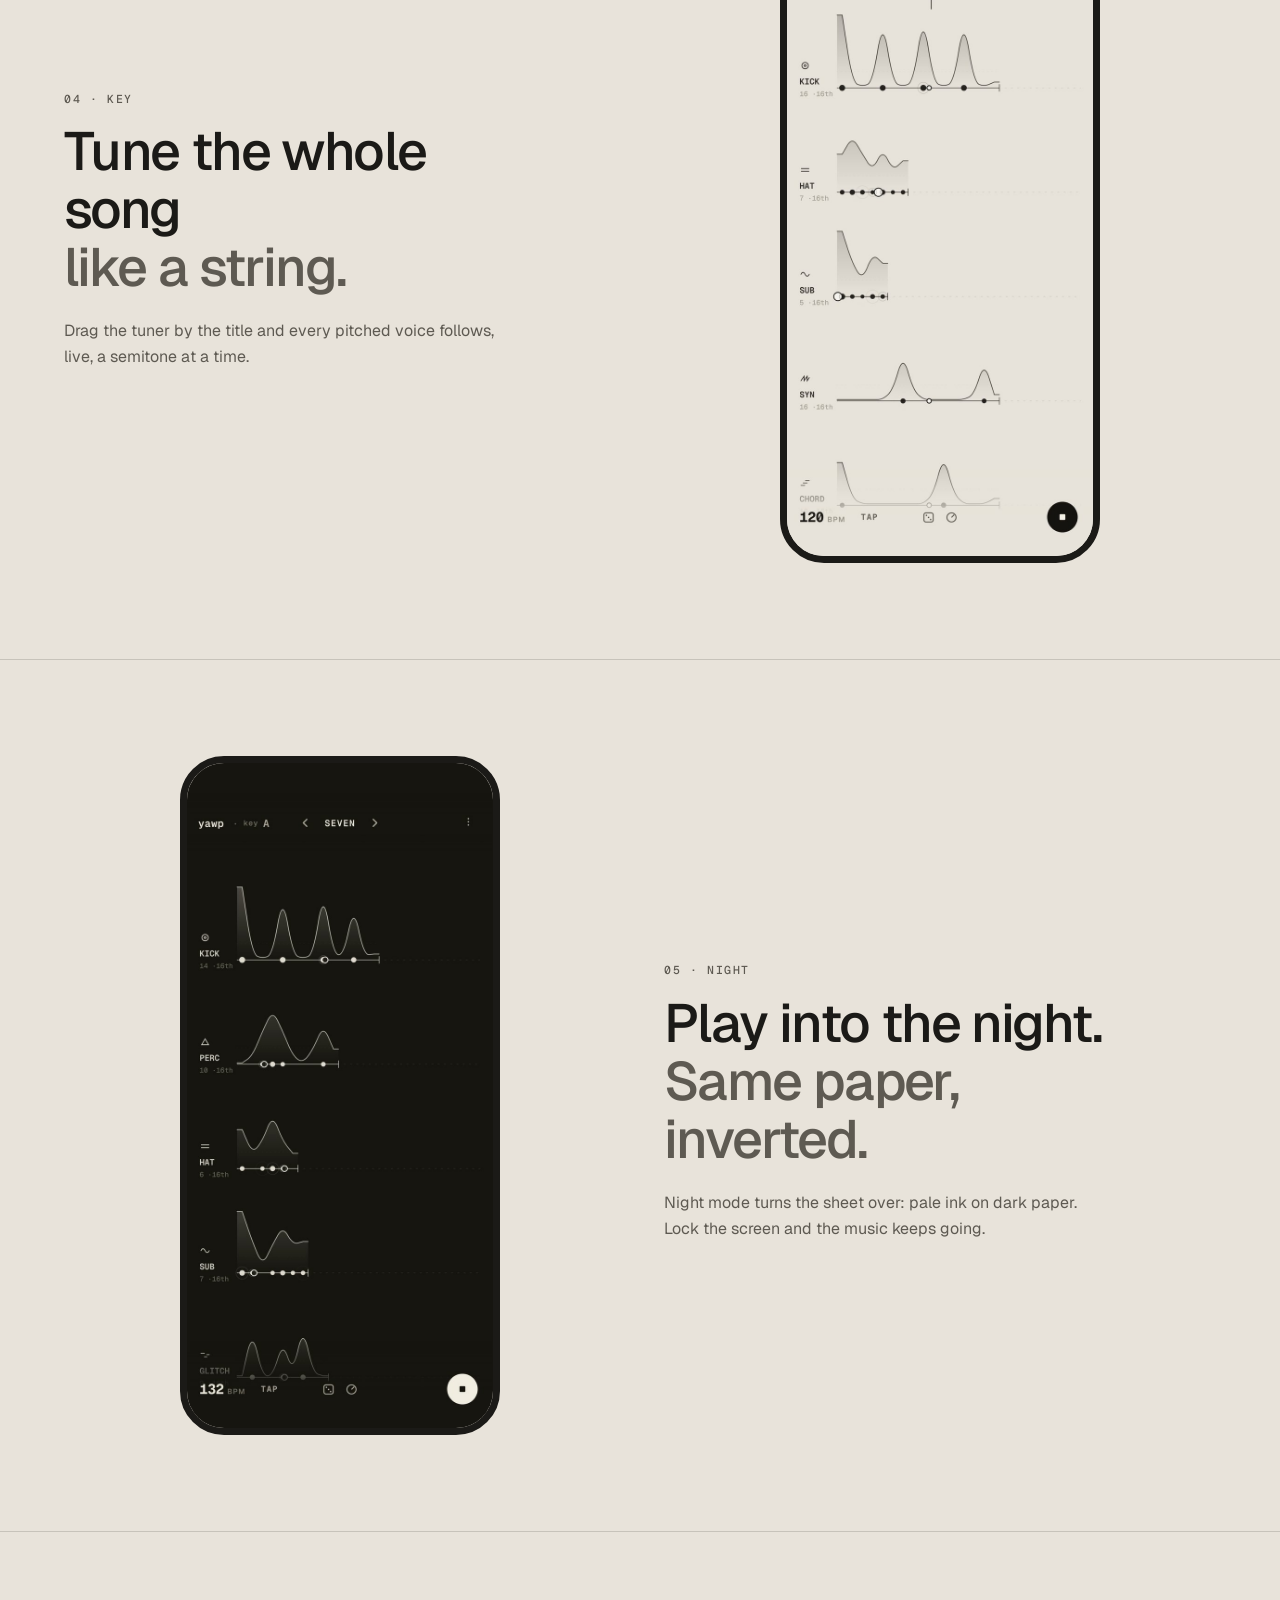
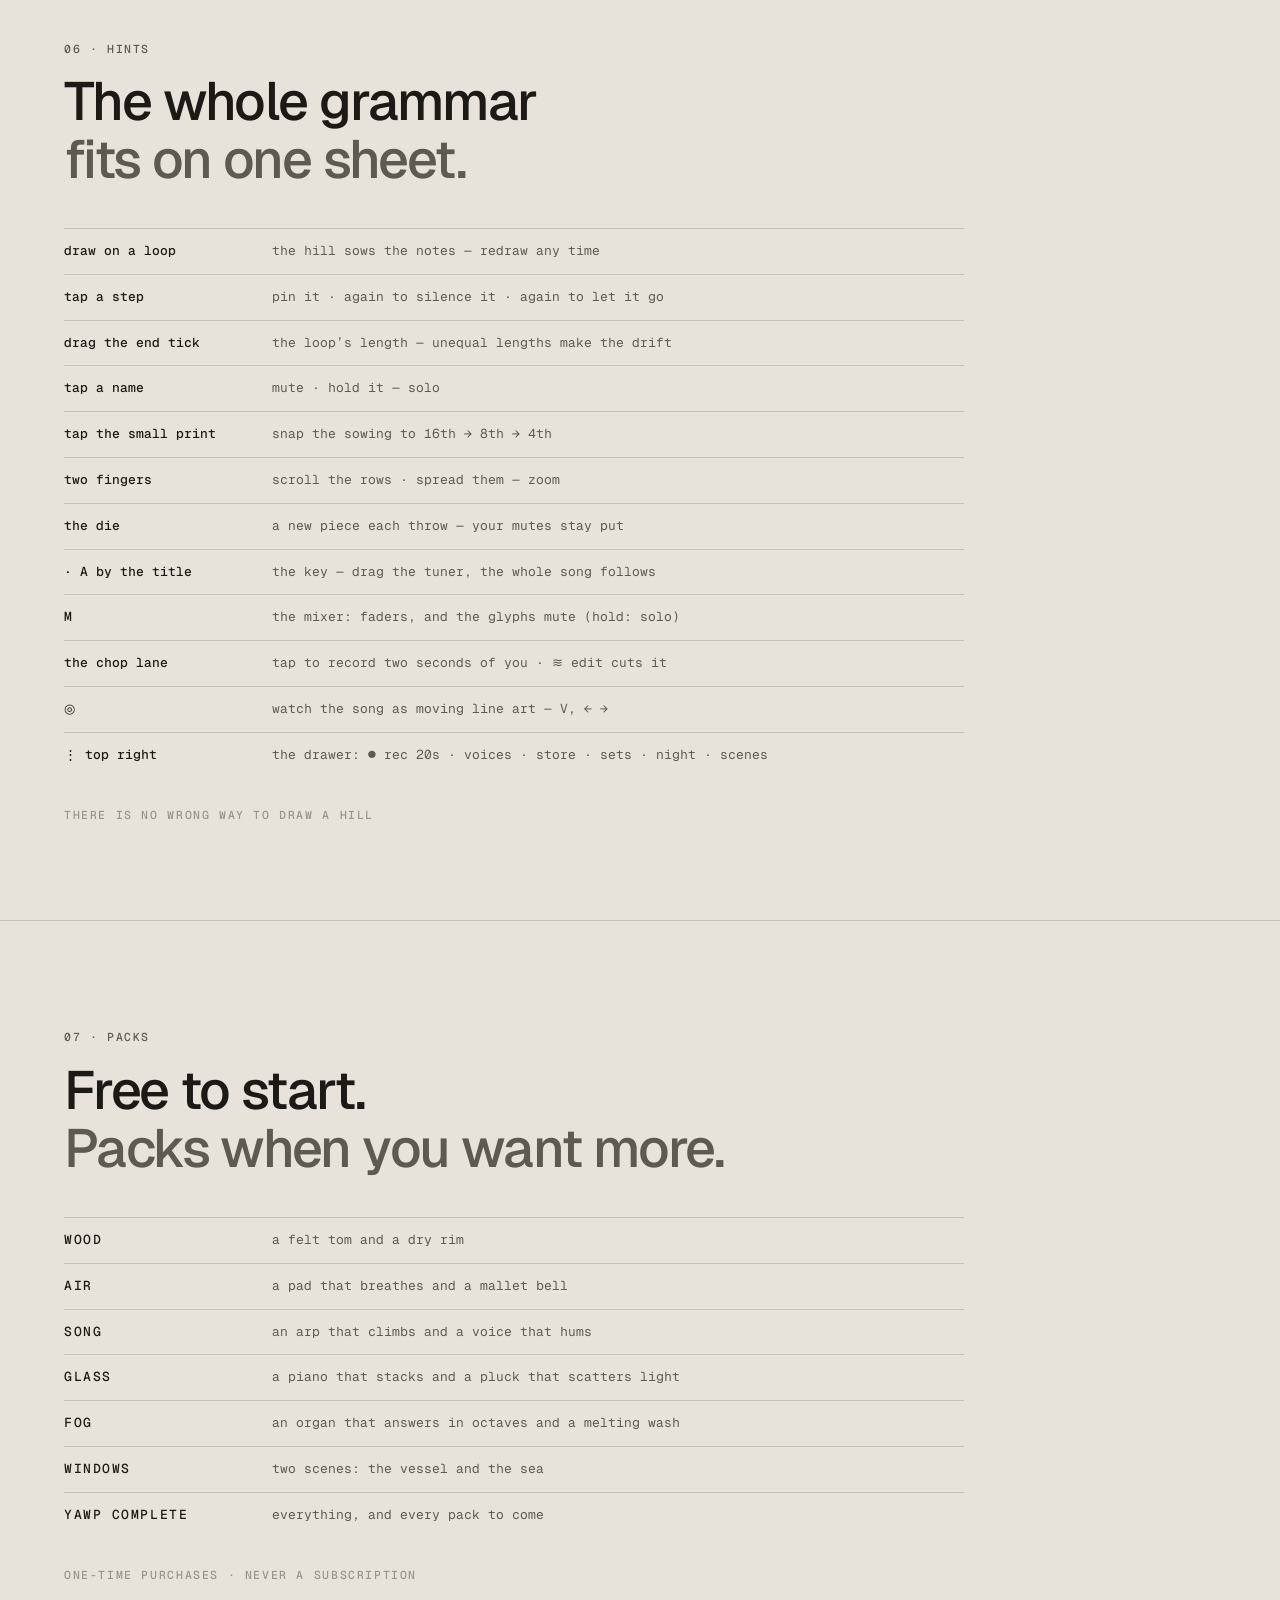
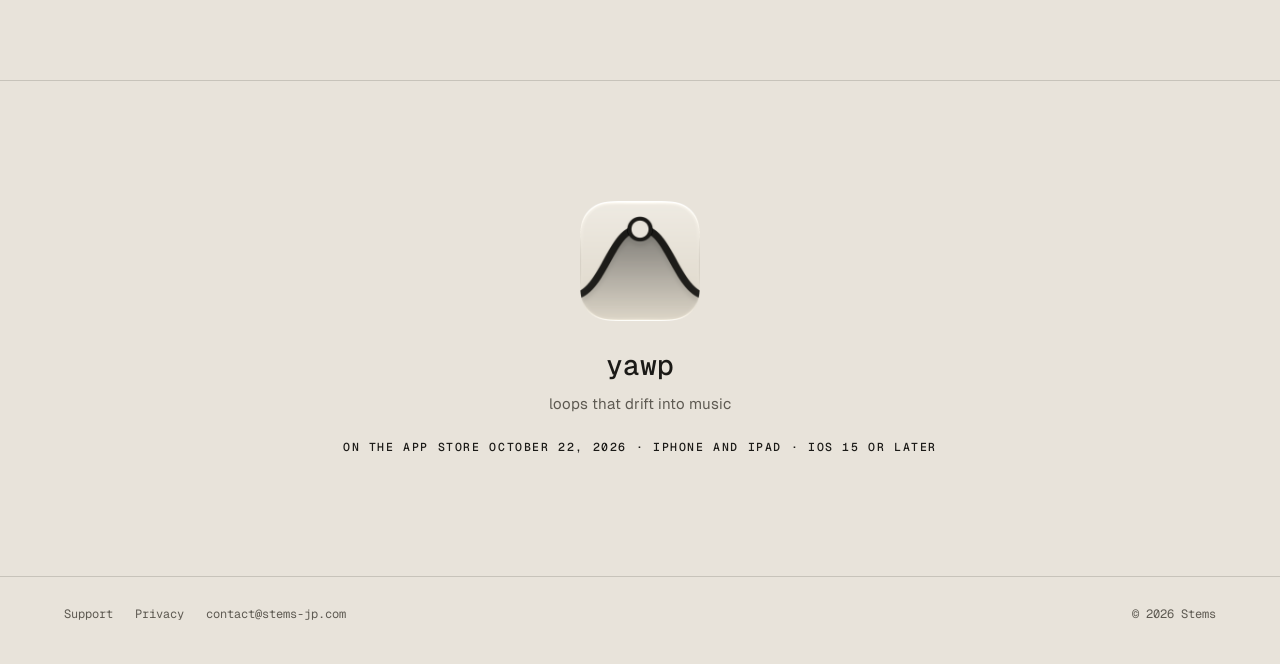
==== commit 55e12485: "10 月 22 日の公開・iPad 対応・ローンチ映像を反映" ====
--- a/index.html
+++ b/index.html
@@ -4,7 +4,7 @@
 <meta charset="utf-8">
 <meta name="viewport" content="width=device-width, initial-scale=1">
 <title data-en="yawp — loops that drift into music" data-ja="yawp — ずれていくループが音楽になる">yawp — loops that drift into music</title>
-<meta name="description" content="Draw a hill and the notes follow. yawp is an iPhone instrument of loops that drift into minimal techno and ambient.">
+<meta name="description" content="Draw a hill and the notes follow. yawp is an instrument for iPhone and iPad, of loops that drift into minimal techno and ambient.">
 <meta property="og:title" content="yawp — loops that drift into music">
 <meta property="og:description" content="Draw a hill. The notes follow.">
 <meta property="og:image" content="https://yawp.stems-jp.com/lp/og.jpg">
@@ -25,7 +25,7 @@
 <header class="bar">
   <a class="bar-name" href="./">yawp</a>
   <div class="bar-right">
-    <span class="bar-soon"><span class="t-en">Coming soon</span><span class="t-ja">まもなく公開</span></span>
+    <span class="bar-soon"><span class="t-en">Out October 22</span><span class="t-ja">10 月 22 日 公開</span></span>
     <div class="lang" role="group" aria-label="Language"><button type="button" data-l="en">EN</button><button type="button" data-l="ja">日本語</button></div>
   </div>
 </header>
@@ -42,7 +42,7 @@
         <span class="t-en">yawp is an instrument for people who think they can’t make music. Draw a hill over a loop and the notes follow. Let loops of different lengths drift, and minimal techno and ambient happen.</span>
         <span class="t-ja">yawp は、音楽をつくるのが苦手だと思っている人のための楽器です。ループの上に丘を描けば、音がついてくる。長さの違うループをずらしていけば、ミニマルテクノやアンビエントが生まれます。</span>
       </p>
-      <p class="print status"><span class="t-en">Coming soon to the App Store · iPhone</span><span class="t-ja">App Store で まもなく公開 · iPhone</span></p>
+      <p class="print status"><span class="t-en">On the App Store October 22 · iPhone and iPad</span><span class="t-ja">10 月 22 日 App Store で公開 · iPhone・iPad</span></p>
     </div>
     <figure class="film">
       <div class="device"><video id="film" src="lp/film.mp4" poster="lp/hero.jpg" autoplay muted loop playsinline preload="metadata" aria-label="yawp playing: hills drawn over loops, notes sown along them"></video></div>
@@ -51,6 +51,14 @@
   </section>
 
   <div class="hill" aria-hidden="true"><svg id="hill" preserveAspectRatio="none"></svg></div>
+
+  <section class="launch">
+    <div class="launch-text">
+      <p class="print">film</p>
+      <h2><span class="t-en">Watch yawp play.<br><span class="b">One song, built by hand.</span></span><span class="t-ja">yawp を弾いてみる。<br><span class="b">一曲を、手で組み立てる。</span></span></h2>
+    </div>
+    <video class="launch-film" src="lp/launch.mp4" poster="lp/launch.jpg" controls playsinline preload="none" width="1280" height="720" aria-label="yawp played on an iPhone: a song built by hand, from the first hill to the last note"></video>
+  </section>
 
   <section class="feature">
     <div class="feature-text">
@@ -115,7 +123,7 @@
     <img src="icon.png" alt="The yawp app icon: one hill with a bead on its crest" width="120" height="120">
     <p class="closing-name">yawp</p>
     <p><span class="t-en">loops that drift into music</span><span class="t-ja">ずれていくループが、音楽になる</span></p>
-    <p class="print"><span class="t-en">Coming soon to the App Store · iPhone · iOS 15 or later</span><span class="t-ja">App Store で まもなく公開 · iPhone · iOS 15 以降</span></p>
+    <p class="print"><span class="t-en">On the App Store October 22, 2026 · iPhone and iPad · iOS 15 or later</span><span class="t-ja">2026 年 10 月 22 日 App Store で公開 · iPhone・iPad · iOS 15 以降</span></p>
   </section>
 </main>
 
--- a/lp.css
+++ b/lp.css
@@ -59,6 +59,12 @@
 .hill-base { stroke: var(--ink); stroke-width: 0.8; opacity: 0.7; }
 .hill circle { fill: var(--ink); }
 
+/* the launch film: full width, 16:9, sound only when pressed */
+.launch { padding: 96px var(--gutter); border-bottom: 1px solid var(--line); }
+.launch h2 { margin: 14px 0 40px; font-weight: 520; letter-spacing: -0.03em; line-height: 1.08; font-size: clamp(32px, 4.2vw, 60px); }
+html[lang="ja"] .launch h2 { letter-spacing: 0; line-height: 1.3; font-weight: 600; font-size: clamp(28px, 3.4vw, 46px); }
+.launch-film { width: 100%; height: auto; aspect-ratio: 16 / 9; background: #e9e4d8; }
+
 /* features: words and a phone, alternating sides */
 .feature {
   display: grid;
@@ -109,7 +115,7 @@
   .device { width: min(100%, 320px); }
   .hints, .packs { grid-template-columns: 1fr; }
   .hints dd, .packs dd { padding-top: 0; border-top: 0; }
-  .sheet { padding: 72px var(--gutter); }
+  .sheet, .launch { padding: 72px var(--gutter); }
 }
 @media (max-width: 420px) {
   .bar-soon { display: none; }
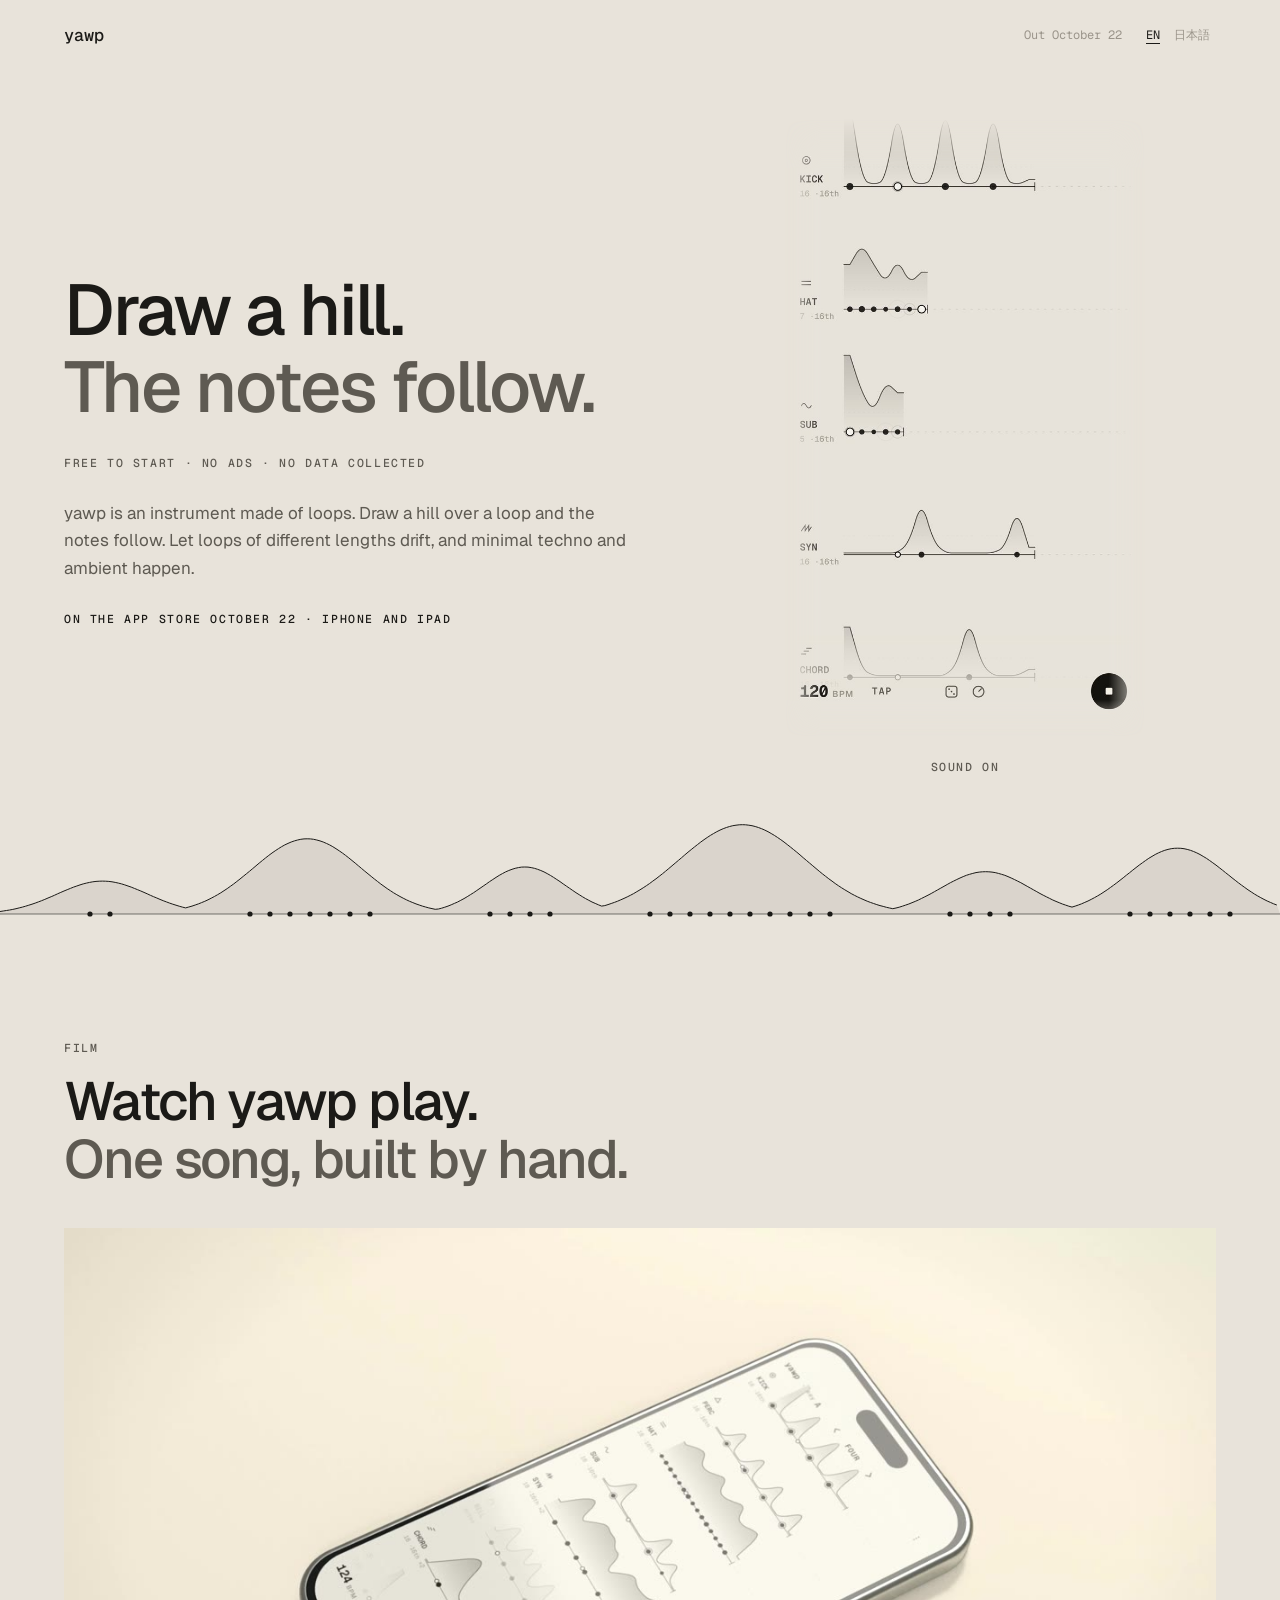
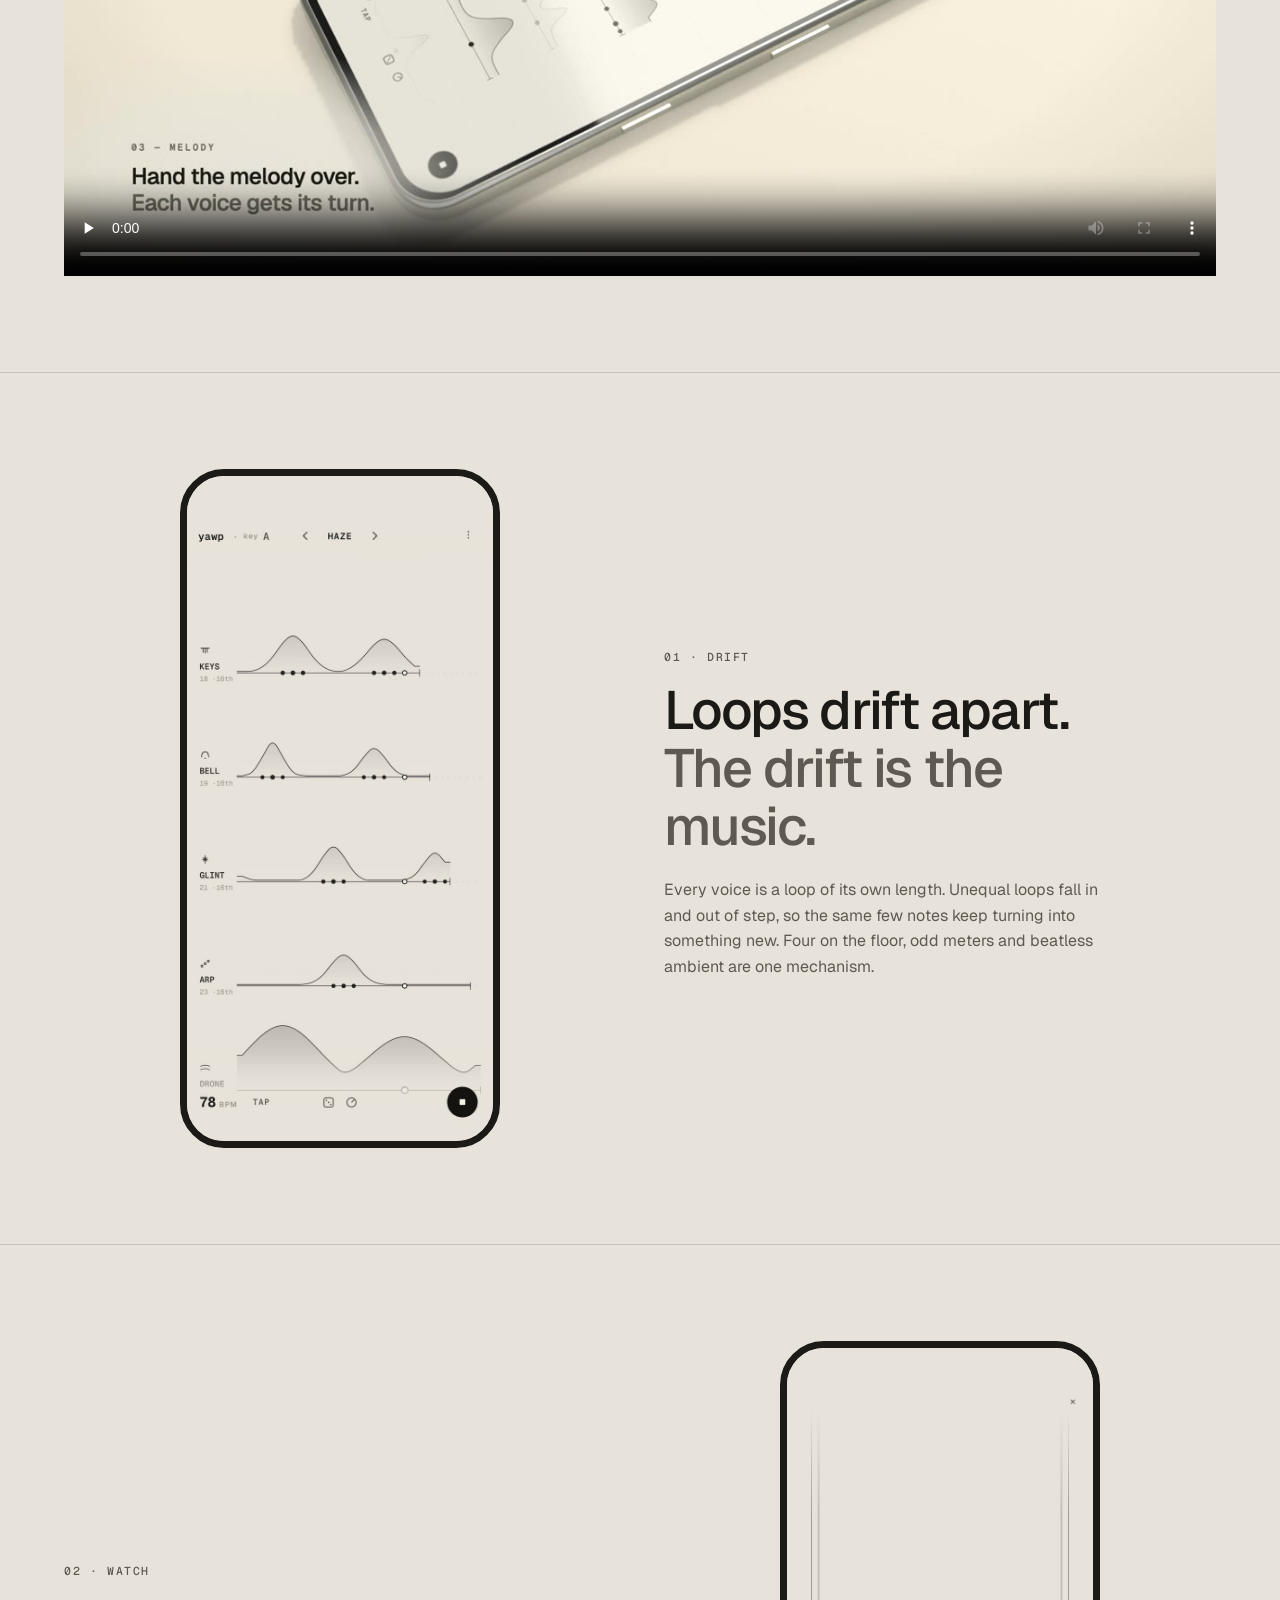
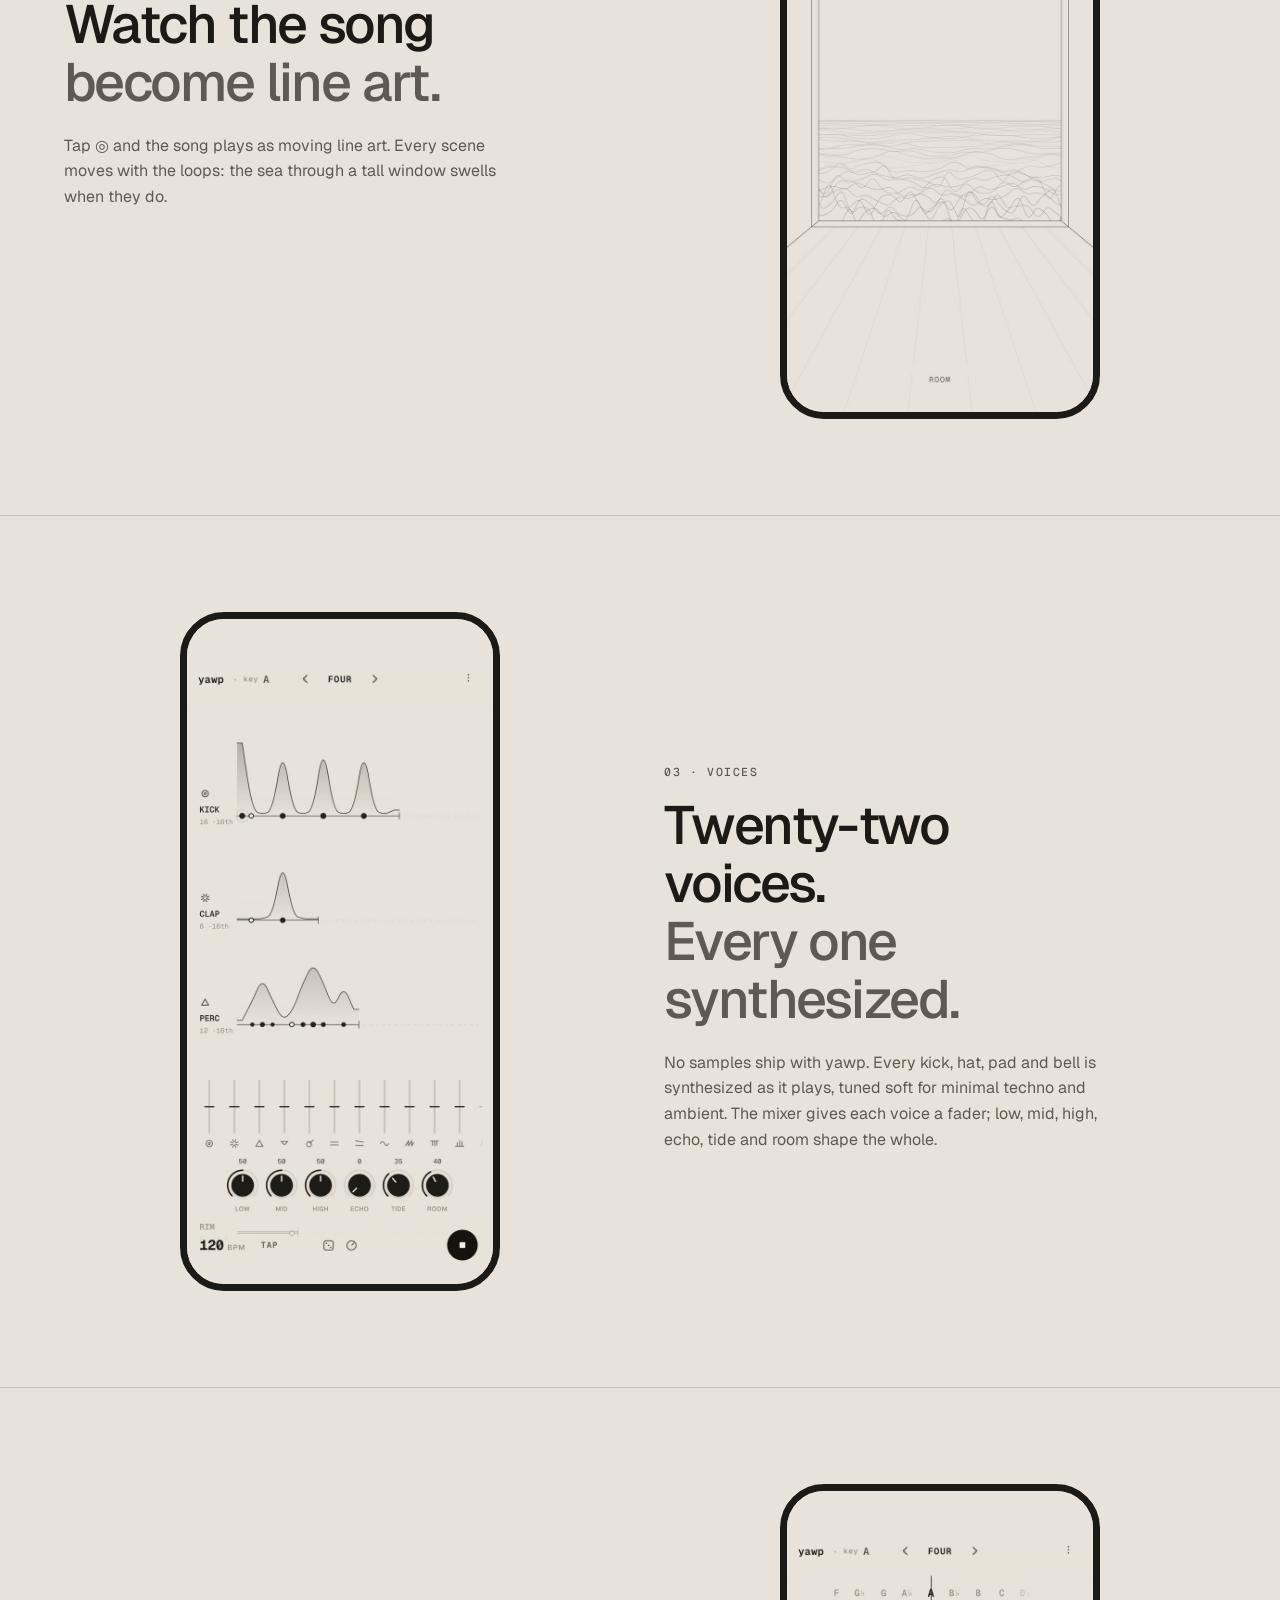
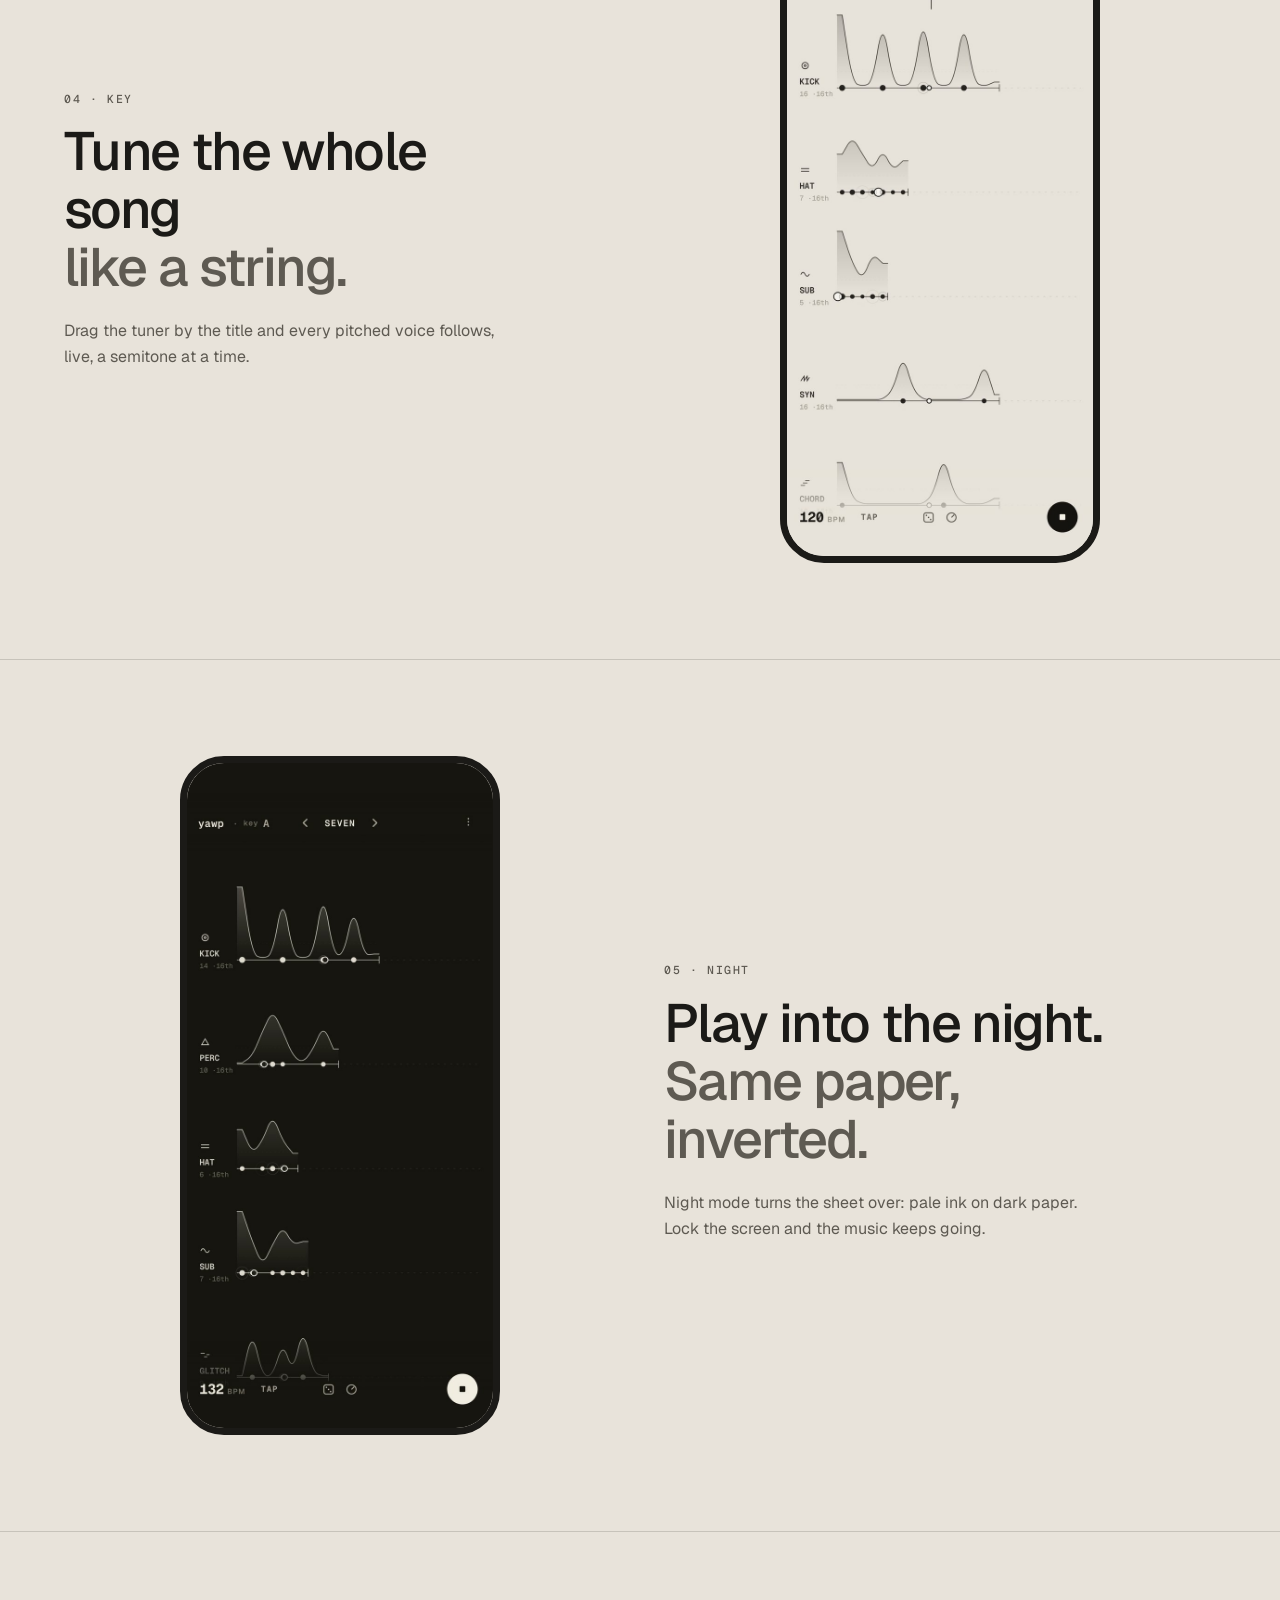
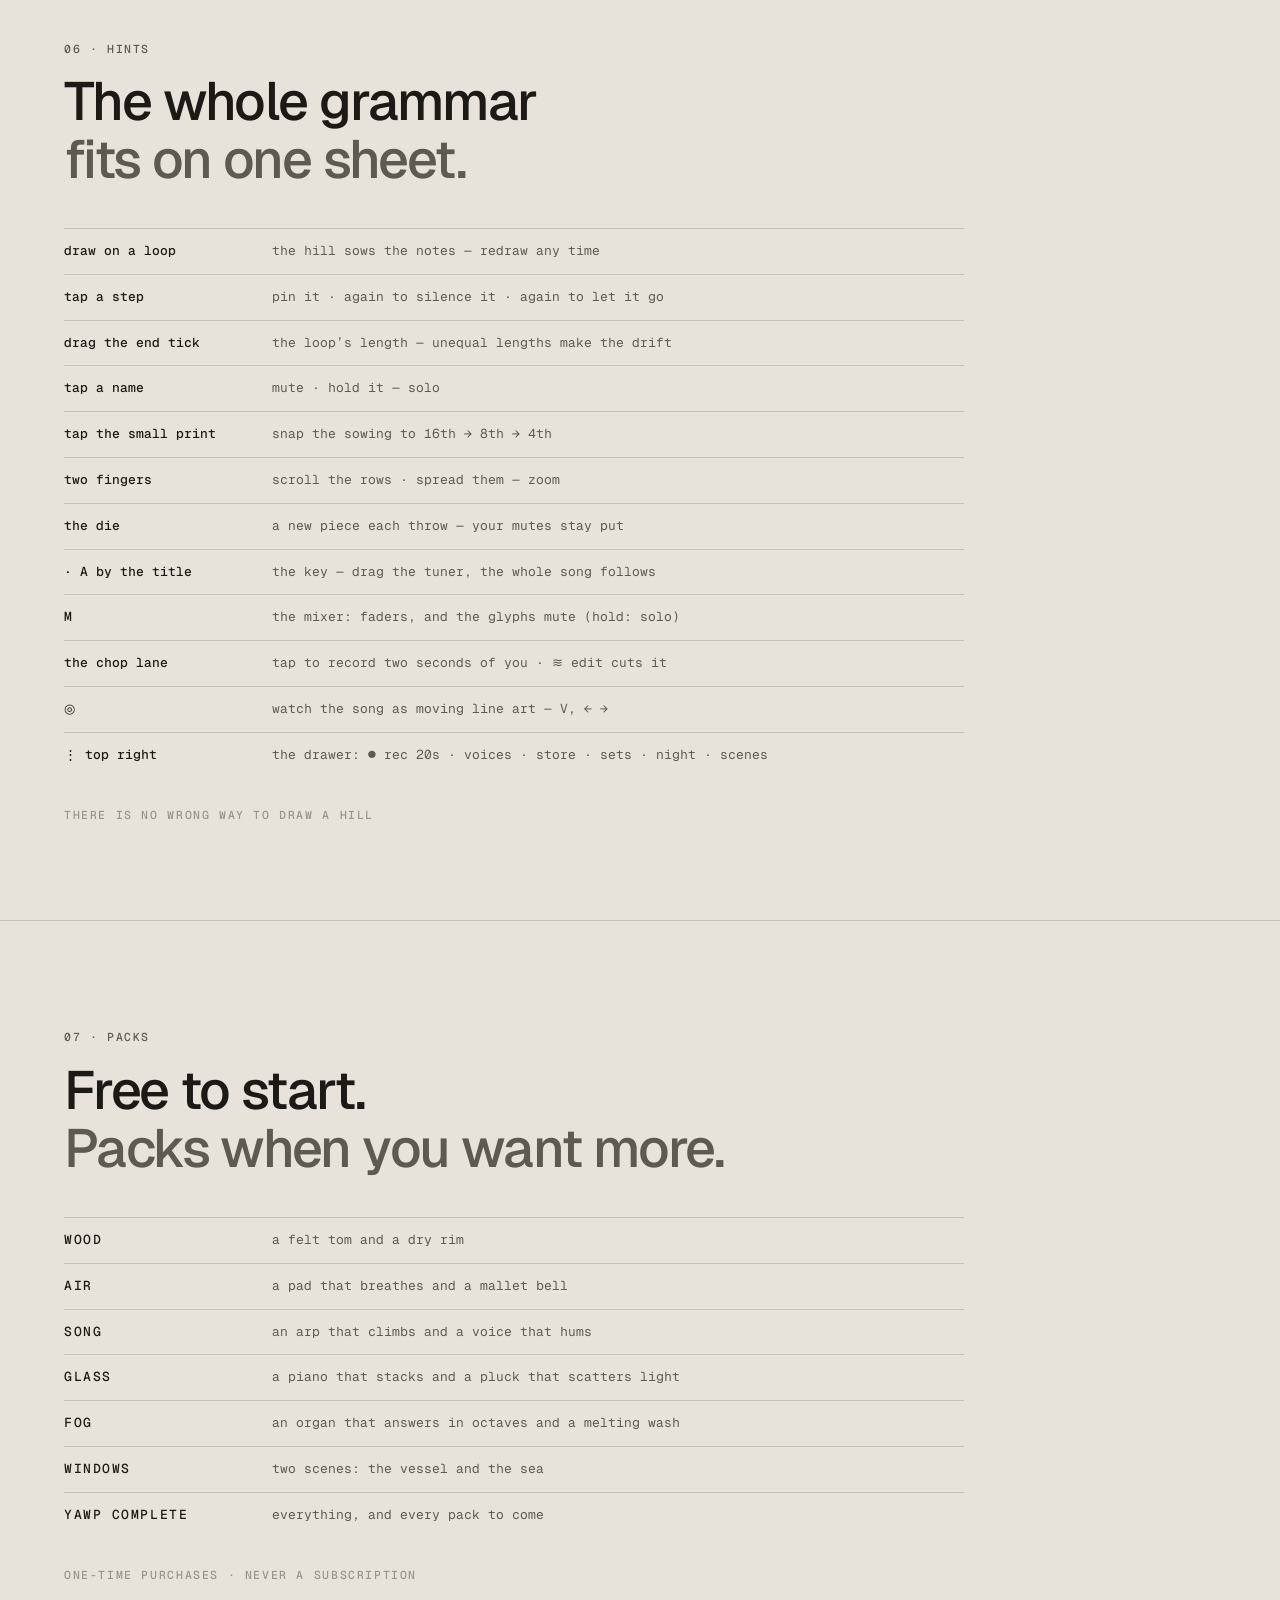
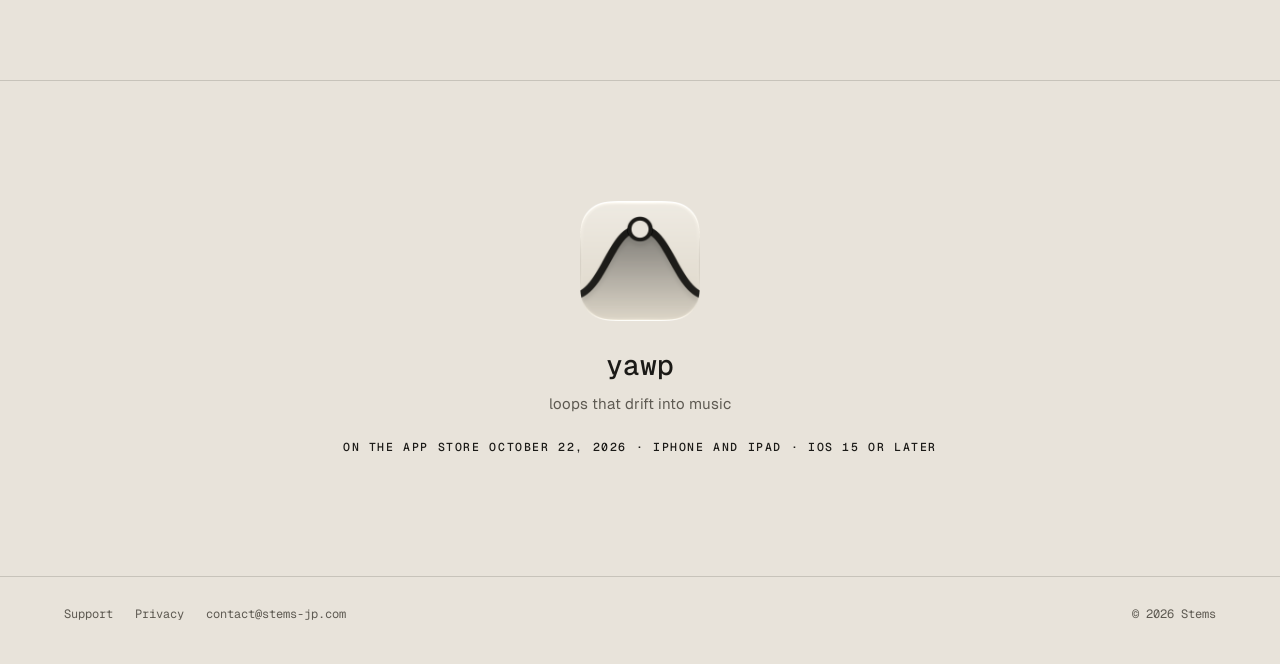
==== commit 5fb40967: "copy: drop the 'for people who think they can't make music' line" ====
--- a/index.html
+++ b/index.html
@@ -39,8 +39,8 @@
       </h1>
       <p class="print promise"><span class="t-en">free to start · no ads · no data collected</span><span class="t-ja">無料ではじめられる · 広告なし · データを集めない</span></p>
       <p class="intro">
-        <span class="t-en">yawp is an instrument for people who think they can’t make music. Draw a hill over a loop and the notes follow. Let loops of different lengths drift, and minimal techno and ambient happen.</span>
-        <span class="t-ja">yawp は、音楽をつくるのが苦手だと思っている人のための楽器です。ループの上に丘を描けば、音がついてくる。長さの違うループをずらしていけば、ミニマルテクノやアンビエントが生まれます。</span>
+        <span class="t-en">yawp is an instrument made of loops. Draw a hill over a loop and the notes follow. Let loops of different lengths drift, and minimal techno and ambient happen.</span>
+        <span class="t-ja">yawp は、ループでできた楽器です。ループの上に丘を描けば、音がついてくる。長さの違うループをずらしていけば、ミニマルテクノやアンビエントが生まれます。</span>
       </p>
       <p class="print status"><span class="t-en">On the App Store October 22 · iPhone and iPad</span><span class="t-ja">10 月 22 日 App Store で公開 · iPhone・iPad</span></p>
     </div>
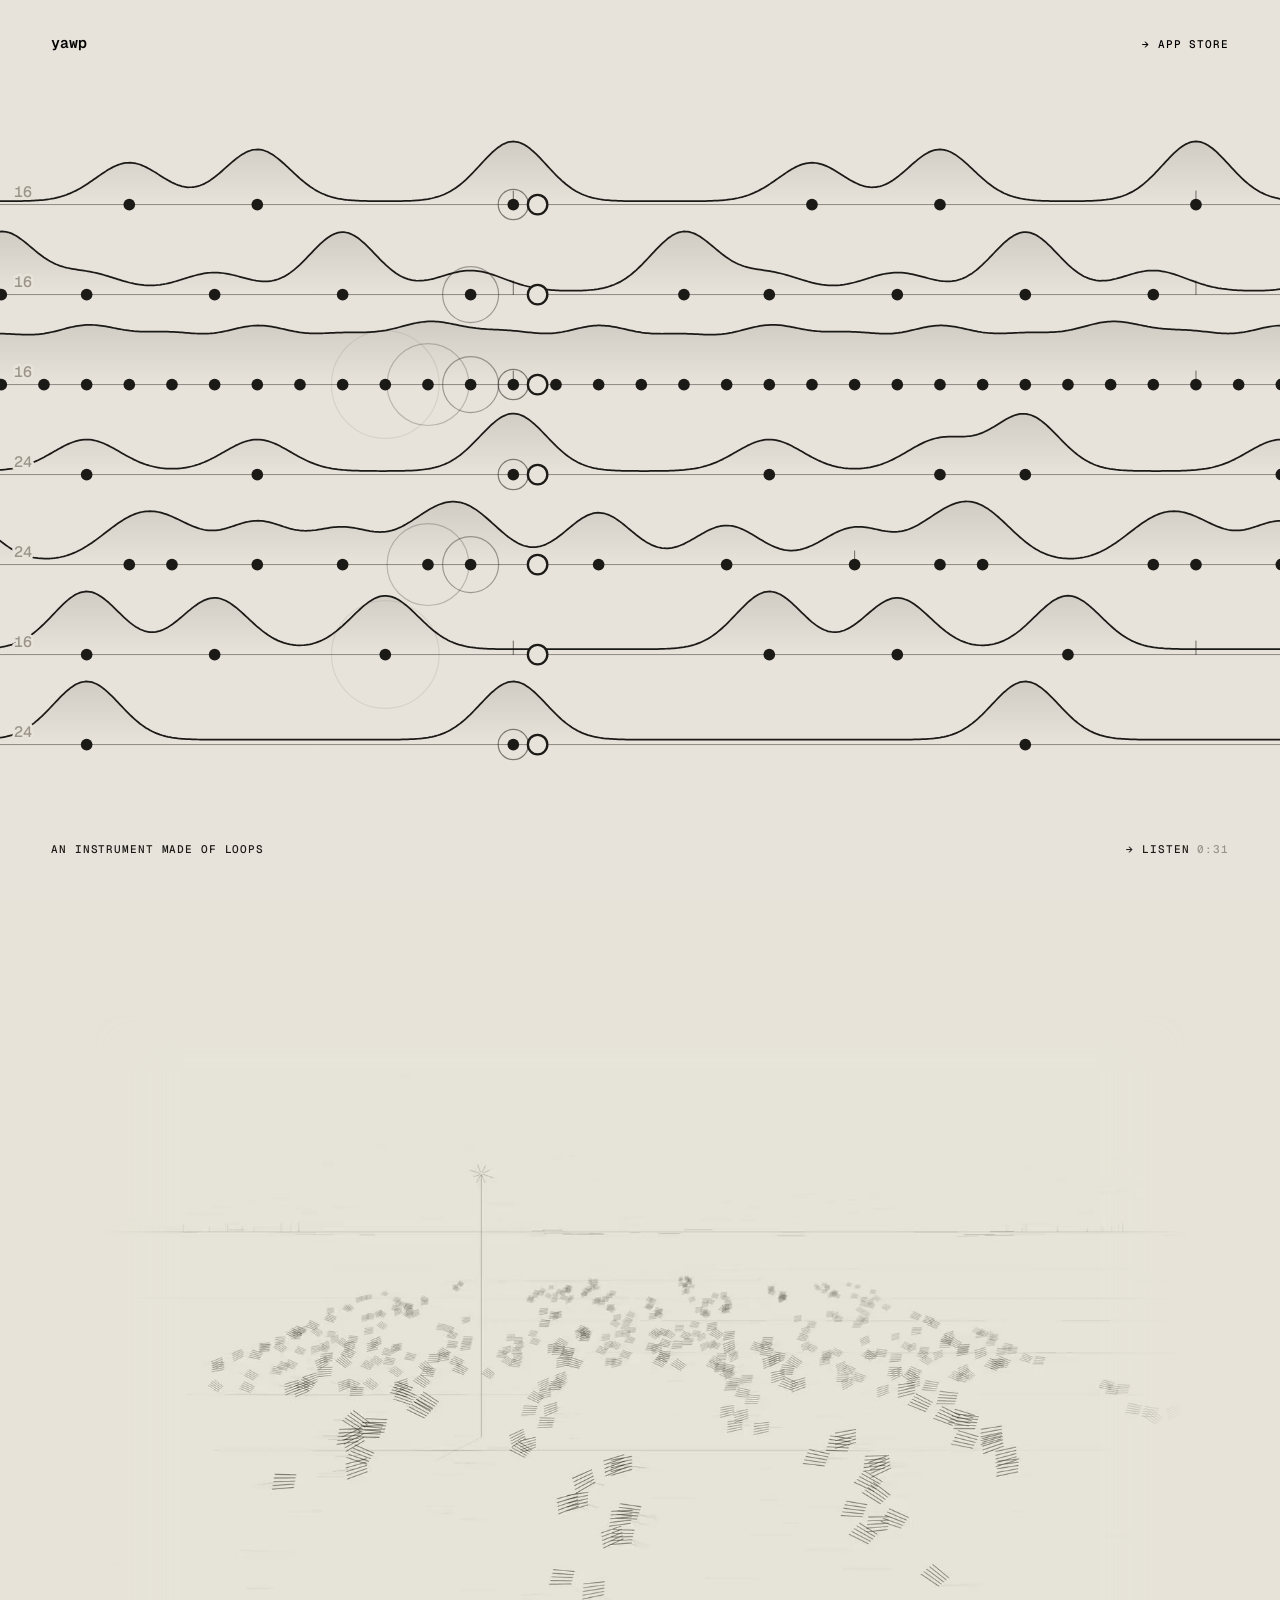
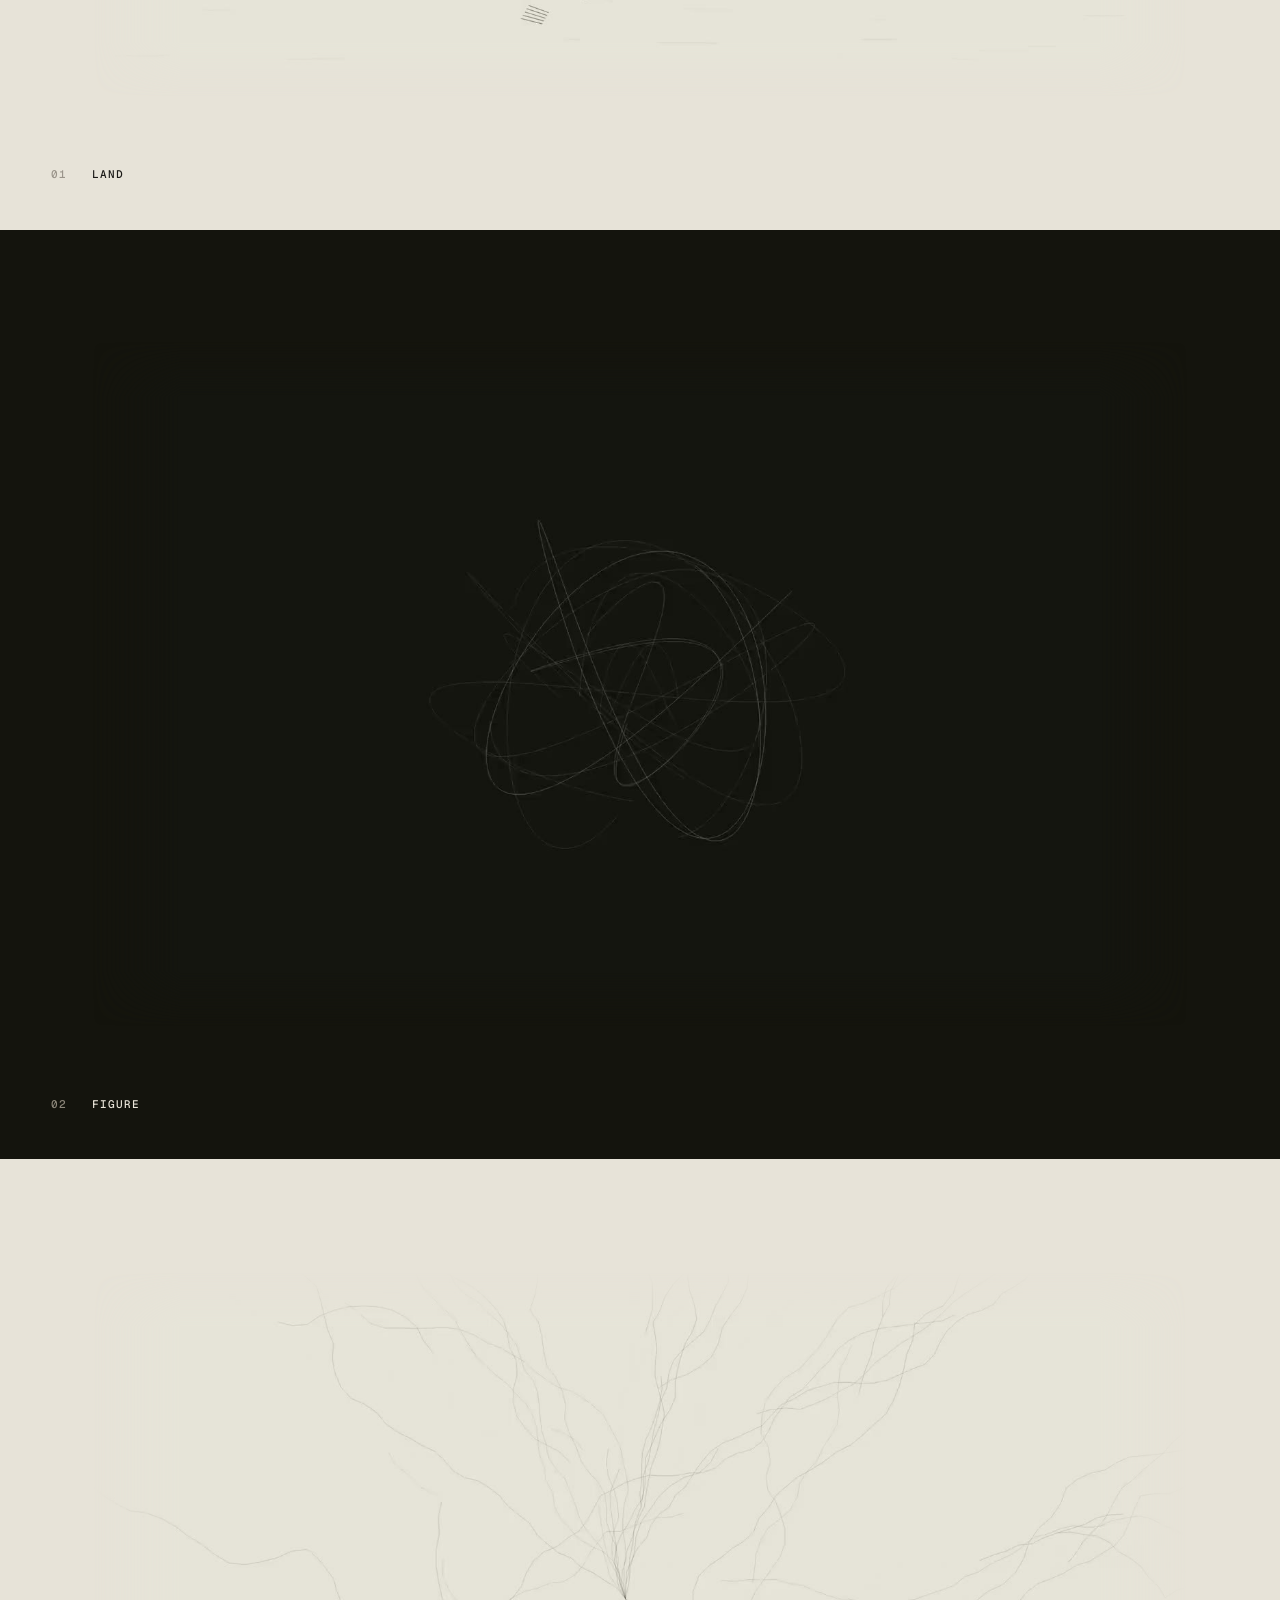
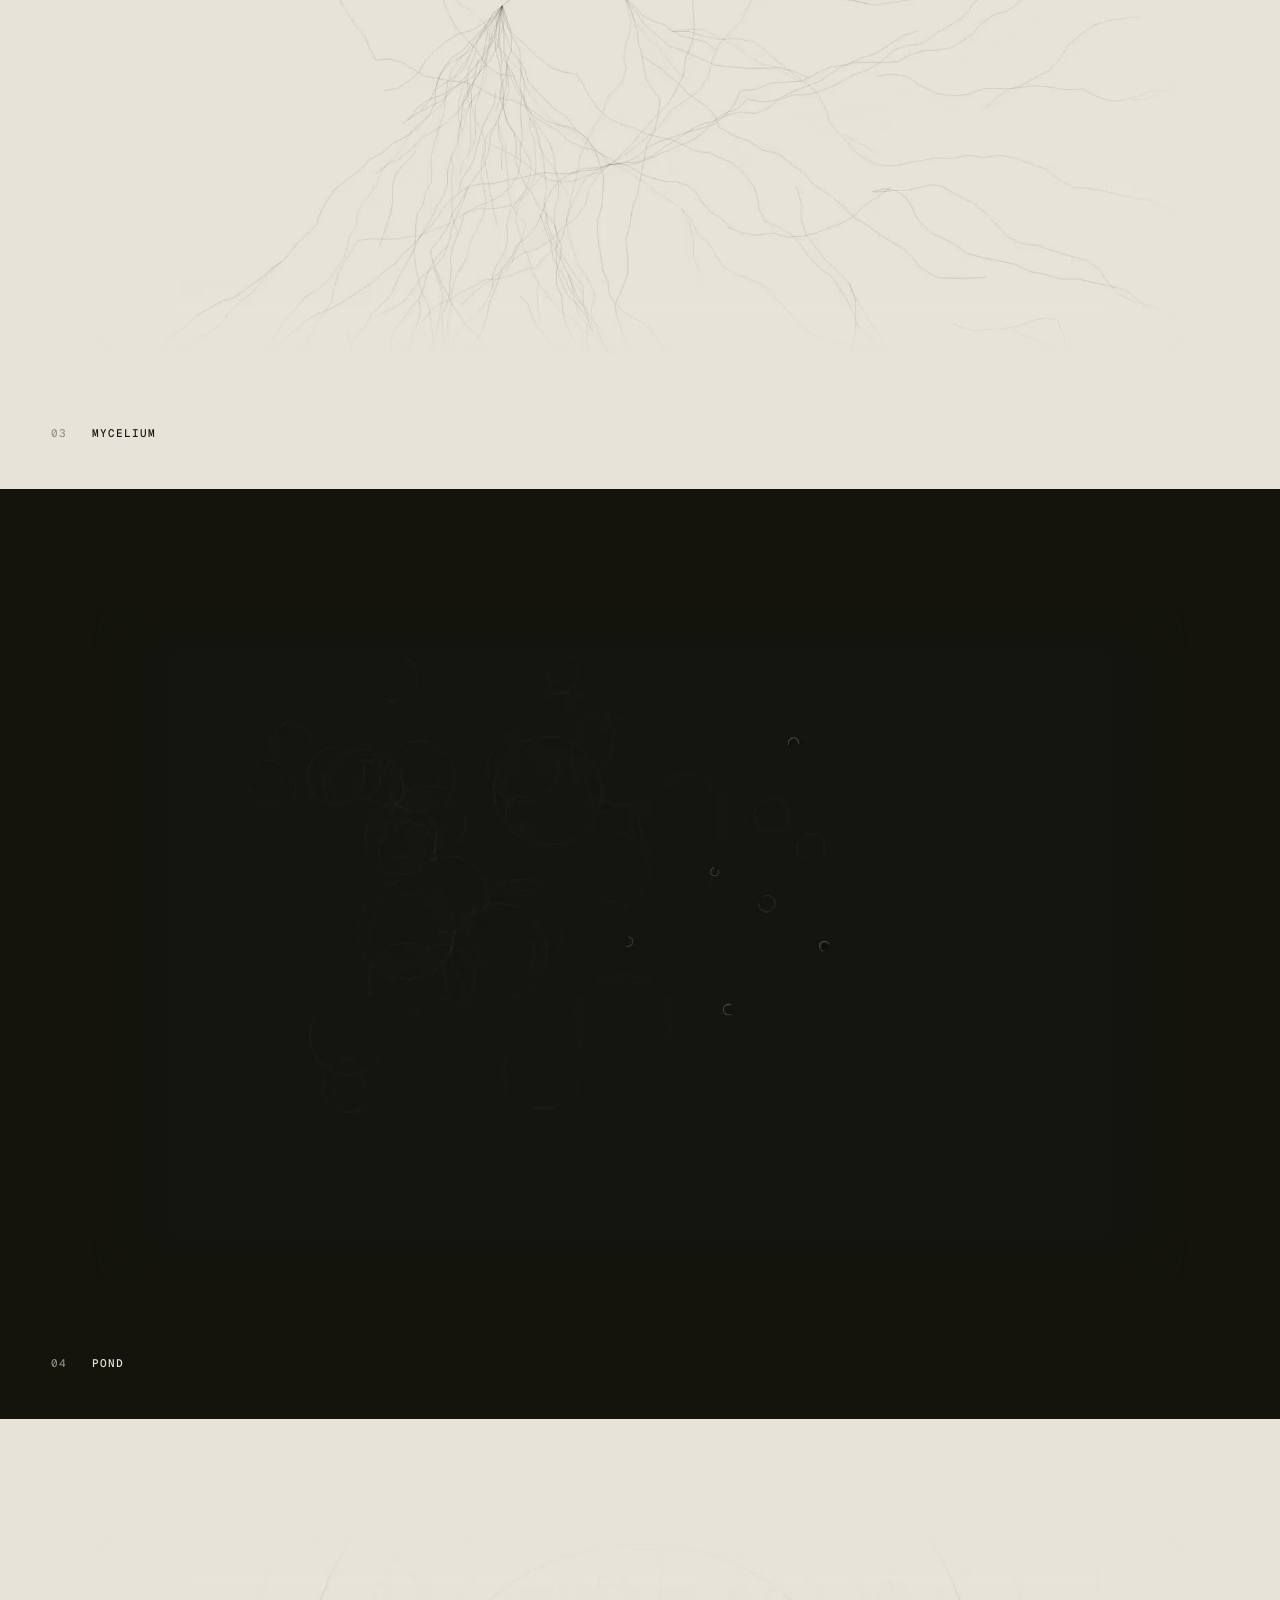
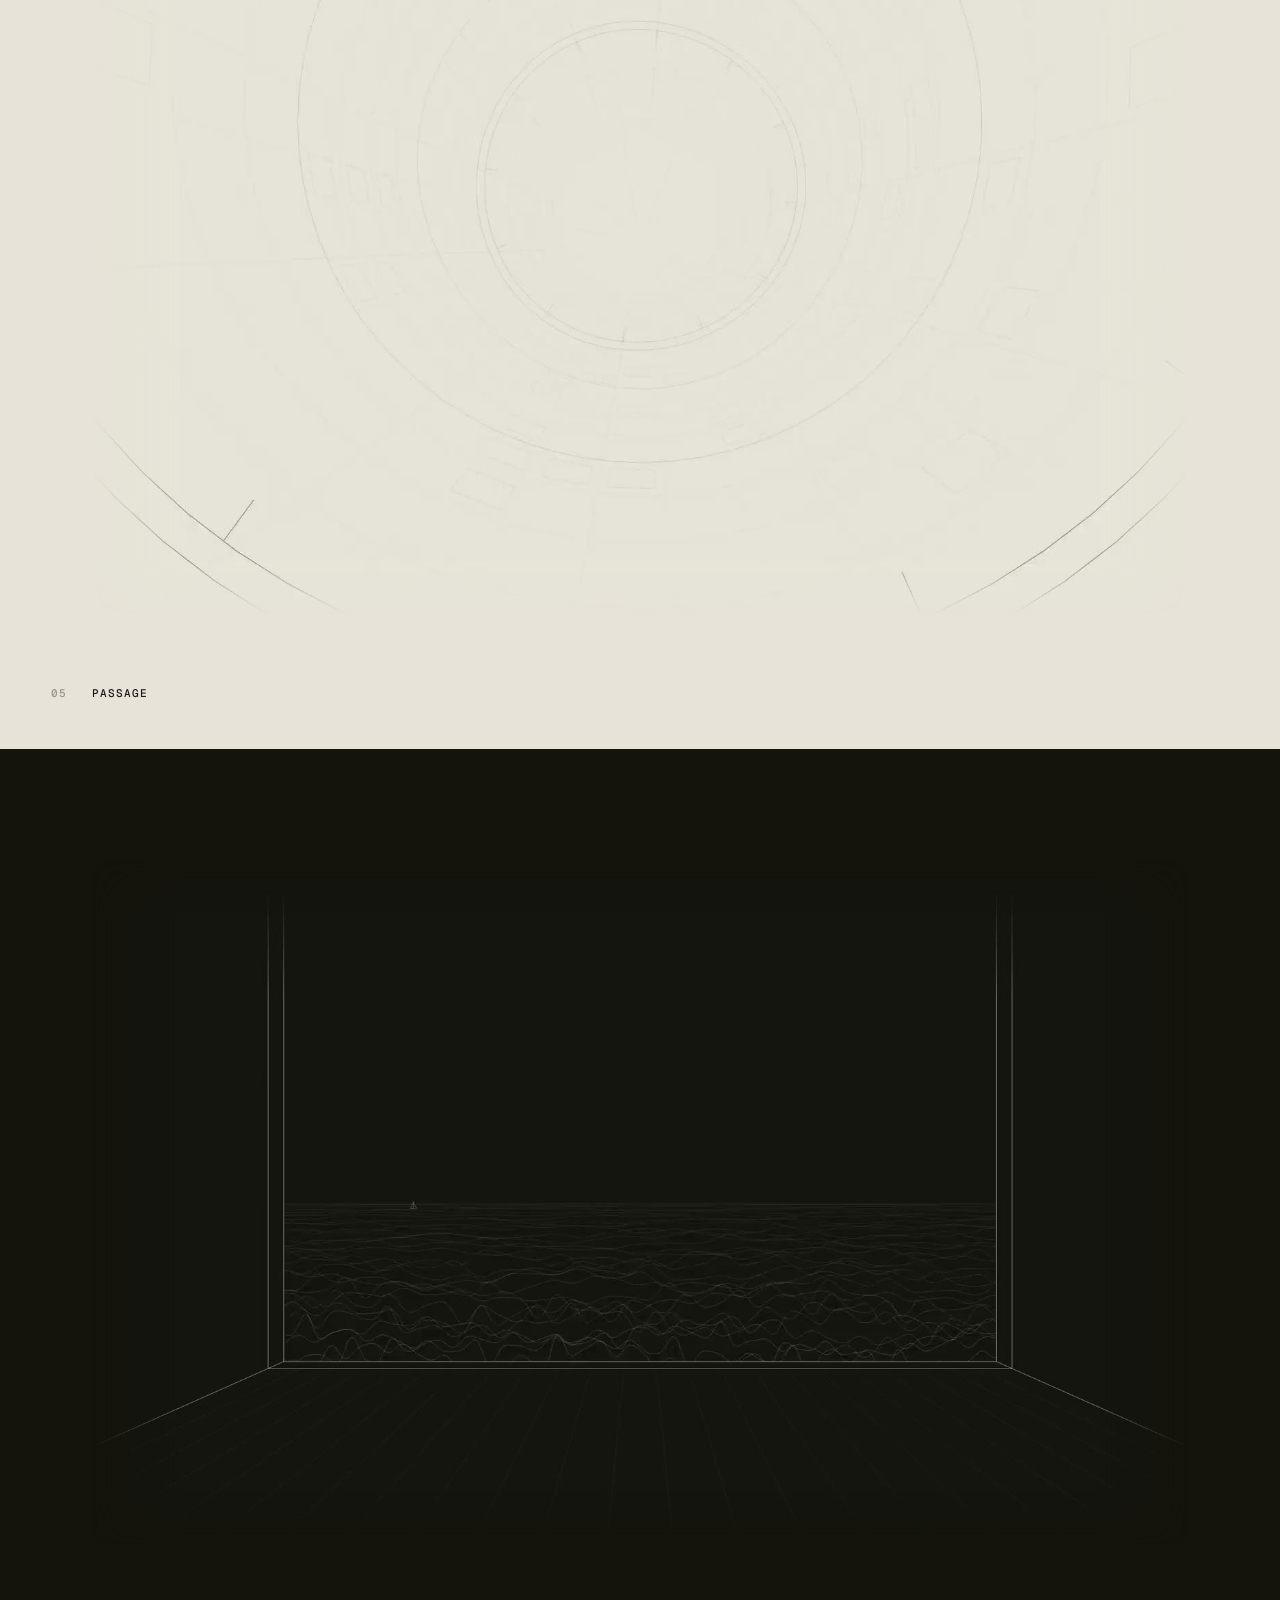
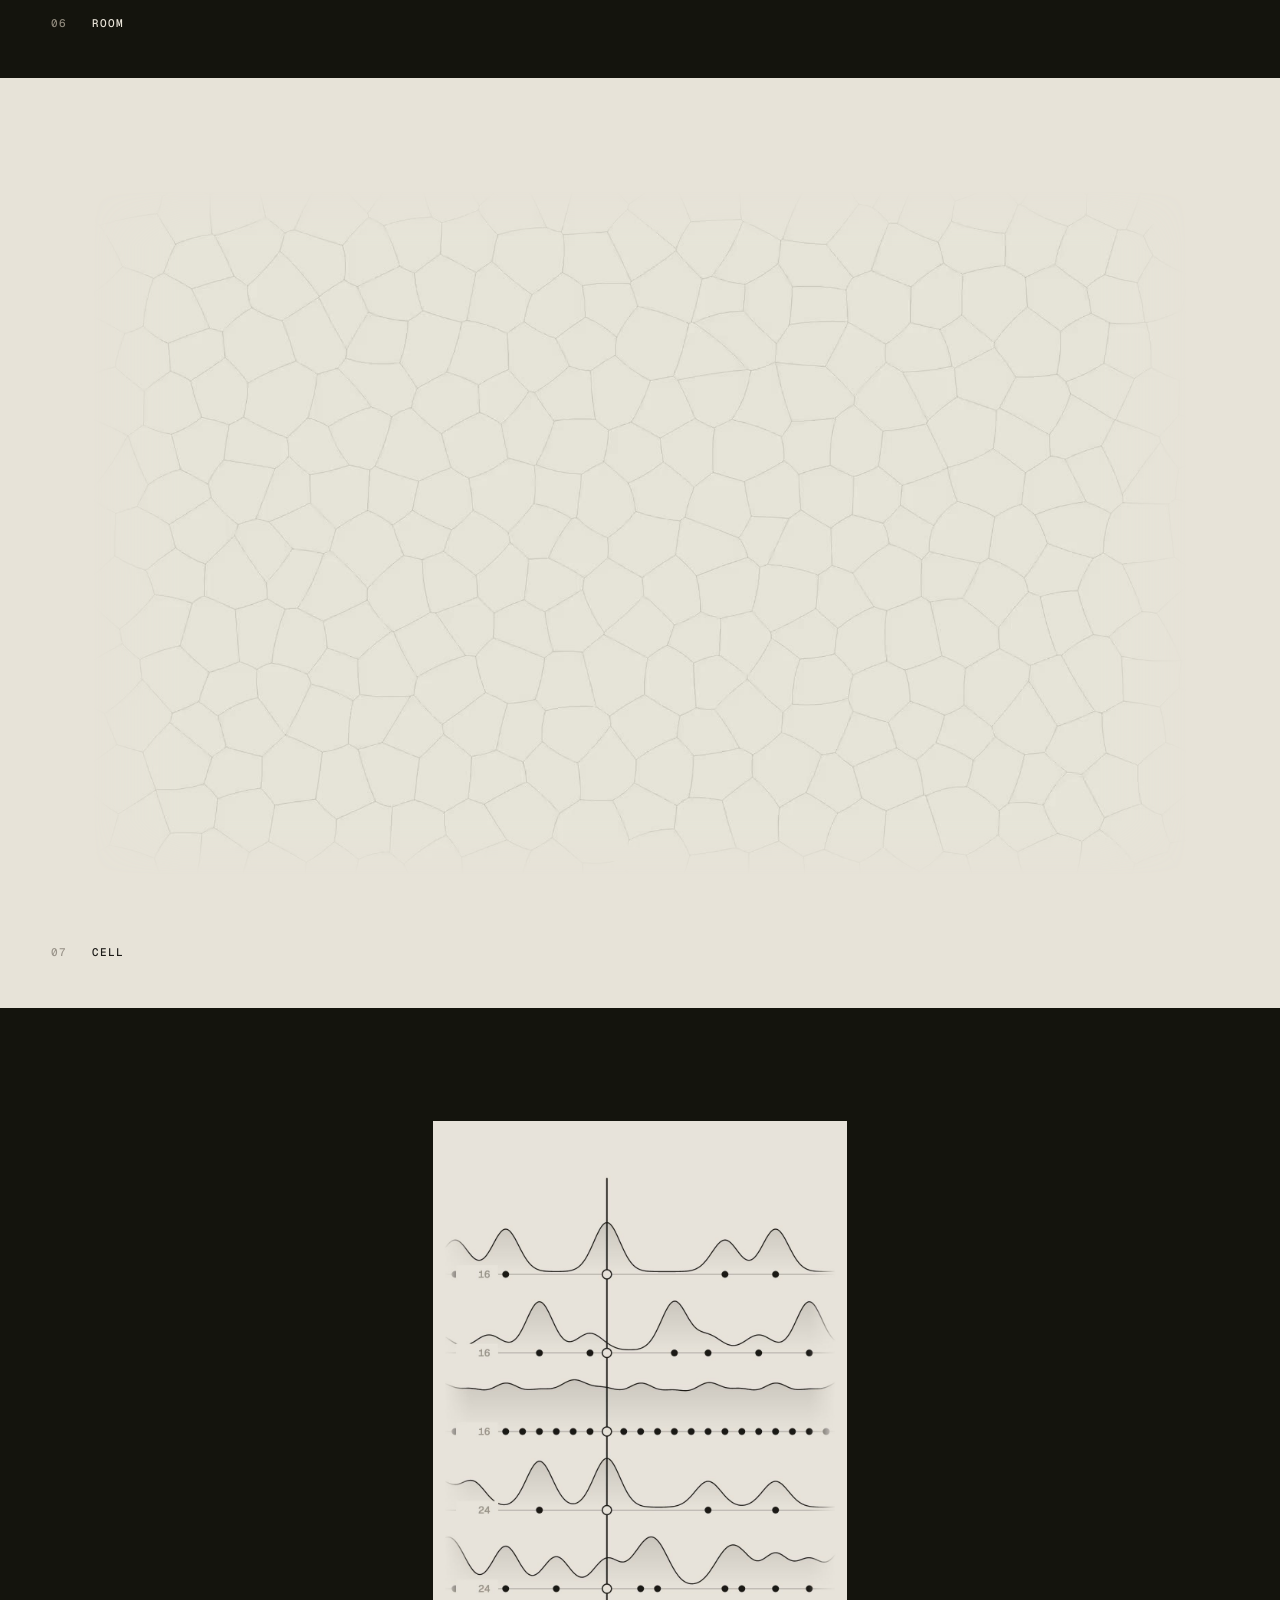
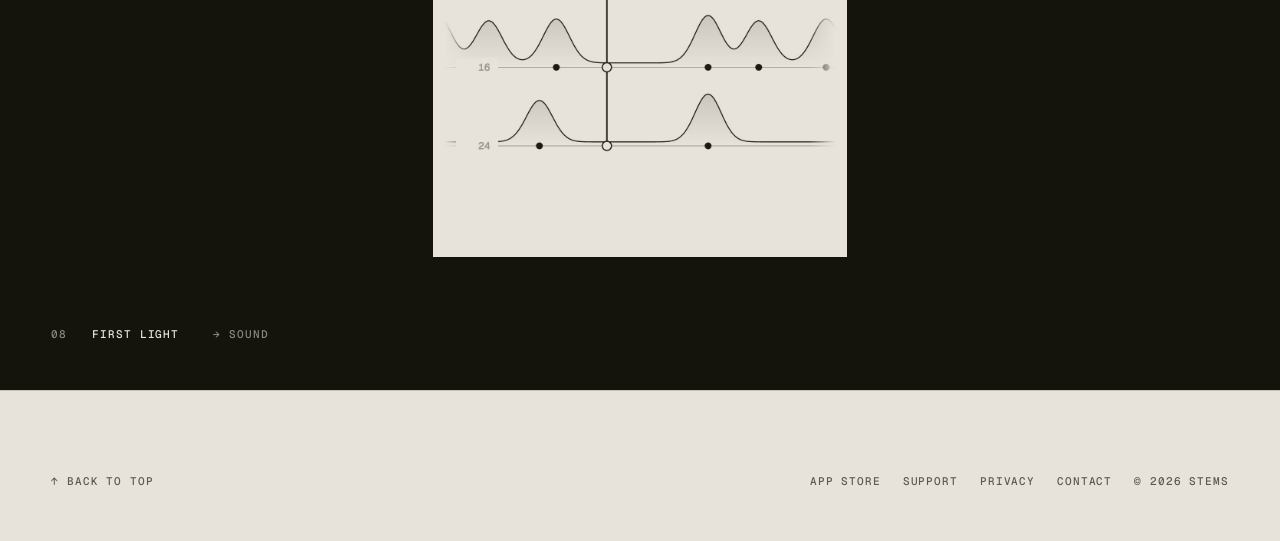
==== commit d5711d61: "the site as pictures: the score of first light, the seven scenes moving, the first-light film" ====
--- a/index.html
+++ b/index.html
@@ -2,12 +2,12 @@
 <html lang="en">
 <head>
 <meta charset="utf-8">
-<meta name="viewport" content="width=device-width, initial-scale=1">
-<title data-en="yawp — loops that drift into music" data-ja="yawp — ずれていくループが音楽になる">yawp — loops that drift into music</title>
-<meta name="description" content="Draw a hill and the notes follow. yawp is an instrument for iPhone and iPad, of loops that drift into minimal techno and ambient.">
-<meta property="og:title" content="yawp — loops that drift into music">
-<meta property="og:description" content="Draw a hill. The notes follow.">
-<meta property="og:image" content="https://yawp.stems-jp.com/lp/og.jpg">
+<meta name="viewport" content="width=device-width, initial-scale=1, viewport-fit=cover">
+<title>yawp — an instrument made of loops</title>
+<meta name="description" content="yawp is an instrument made of loops, for iPhone and iPad. Loops of different lengths drift apart and meet again.">
+<meta property="og:title" content="yawp">
+<meta property="og:description" content="an instrument made of loops.">
+<meta property="og:image" content="https://yawp.stems-jp.com/art/og.jpg">
 <meta property="og:url" content="https://yawp.stems-jp.com/">
 <meta name="twitter:card" content="summary_large_image">
 <meta name="theme-color" content="#e8e3da">
@@ -15,121 +15,40 @@
 <link rel="apple-touch-icon" href="apple-touch-icon.png">
 <link rel="preconnect" href="https://fonts.googleapis.com">
 <link rel="preconnect" href="https://fonts.gstatic.com" crossorigin>
-<link rel="stylesheet" href="https://fonts.googleapis.com/css2?family=Geist:wght@400;500;600&family=Geist+Mono:wght@400;500&display=swap">
+<link rel="stylesheet" href="https://fonts.googleapis.com/css2?family=Geist+Mono:wght@400;500;600&display=swap">
 <link rel="stylesheet" href="style.css">
-<link rel="stylesheet" href="lp.css">
-<script src="lang.js"></script>
-<script src="lp.js" defer></script>
+<link rel="stylesheet" href="art/art.css">
+<script src="art/score-data.js" defer></script>
+<script src="art/score.js" defer></script>
+<script src="art/plates.js" defer></script>
 </head>
-<body>
-<header class="bar">
-  <a class="bar-name" href="./">yawp</a>
-  <div class="bar-right">
-    <span class="bar-soon"><span class="t-en">Out October 22</span><span class="t-ja">10 月 22 日 公開</span></span>
-    <div class="lang" role="group" aria-label="Language"><button type="button" data-l="en">EN</button><button type="button" data-l="ja">日本語</button></div>
-  </div>
+<body class="art">
+<header class="mast">
+  <a class="mast-name" href="./">yawp</a>
+  <a class="mast-store" href="https://apps.apple.com/app/id6818935851">→ App Store</a>
 </header>
 
 <main>
-  <section class="hero">
-    <div class="hero-text">
-      <h1 class="headline">
-        <span class="t-en">Draw a hill.<br><span class="b">The notes follow.</span></span>
-        <span class="t-ja">丘を描く。<br><span class="b">音がついてくる。</span></span>
-      </h1>
-      <p class="print promise"><span class="t-en">free to start · no ads · no data collected</span><span class="t-ja">無料ではじめられる · 広告なし · データを集めない</span></p>
-      <p class="intro">
-        <span class="t-en">yawp is an instrument made of loops. Draw a hill over a loop and the notes follow. Let loops of different lengths drift, and minimal techno and ambient happen.</span>
-        <span class="t-ja">yawp は、ループでできた楽器です。ループの上に丘を描けば、音がついてくる。長さの違うループをずらしていけば、ミニマルテクノやアンビエントが生まれます。</span>
-      </p>
-      <p class="print status"><span class="t-en">On the App Store October 22 · iPhone and iPad</span><span class="t-ja">10 月 22 日 App Store で公開 · iPhone・iPad</span></p>
+  <section class="fig" aria-label="the score of first light">
+    <canvas id="score" role="img" aria-label="Seven loops drawn as hills, each of its own length, drifting apart and meeting again"></canvas>
+    <div class="fig-foot">
+      <h1 class="label">An instrument made of loops</h1>
+      <button class="label listen" id="listen" type="button" aria-pressed="false"><span id="listen-word">→ Listen</span> <span class="dim" id="listen-time">0:31</span></button>
+      <audio id="listen-audio" src="art/first-light.m4a" preload="none"></audio>
     </div>
-    <figure class="film">
-      <div class="device"><video id="film" src="lp/film.mp4" poster="lp/hero.jpg" autoplay muted loop playsinline preload="metadata" aria-label="yawp playing: hills drawn over loops, notes sown along them"></video></div>
-      <button class="snd print" id="snd" type="button" aria-pressed="false"><span class="snd-off"><span class="t-en">sound on</span><span class="t-ja">音を出す</span></span><span class="snd-on"><span class="t-en">sound off</span><span class="t-ja">音を消す</span></span></button>
-    </figure>
   </section>
 
-  <div class="hill" aria-hidden="true"><svg id="hill" preserveAspectRatio="none"></svg></div>
+  <section class="plates" id="plates" aria-label="scenes"></section>
 
-  <section class="launch">
-    <div class="launch-text">
-      <p class="print">film</p>
-      <h2><span class="t-en">Watch yawp play.<br><span class="b">One song, built by hand.</span></span><span class="t-ja">yawp を弾いてみる。<br><span class="b">一曲を、手で組み立てる。</span></span></h2>
-    </div>
-    <video class="launch-film" src="lp/launch.mp4" poster="lp/launch.jpg" controls playsinline preload="none" width="1280" height="720" aria-label="yawp played on an iPhone: a song built by hand, from the first hill to the last note"></video>
-  </section>
-
-  <section class="feature">
-    <div class="feature-text">
-      <p class="print">01 · drift</p>
-      <h2><span class="t-en">Loops drift apart.<br><span class="b">The drift is the music.</span></span><span class="t-ja">ループが、ずれていく。<br><span class="b">そのずれが、音楽になる。</span></span></h2>
-      <p><span class="t-en">Every voice is a loop of its own length. Unequal loops fall in and out of step, so the same few notes keep turning into something new. Four on the floor, odd meters and beatless ambient are one mechanism.</span><span class="t-ja">音ごとに、ループの長さが違います。長さの違うループは拍が少しずつずれて、同じ数音がいつまでも新しく聞こえます。4 つ打ちも、変拍子も、拍のないアンビエントも、同じ仕組みです。</span></p>
-    </div>
-    <img class="shot" src="lp/drift.jpg" alt="Voices drawn as hills over loops of different lengths" width="660" height="1434" loading="lazy">
-  </section>
-
-  <section class="feature">
-    <div class="feature-text">
-      <p class="print">02 · watch</p>
-      <h2><span class="t-en">Watch the song<br><span class="b">become line art.</span></span><span class="t-ja">曲が、線画になって<br><span class="b">動きだす。</span></span></h2>
-      <p><span class="t-en">Tap ◎ and the song plays as moving line art. Every scene moves with the loops: the sea through a tall window swells when they do.</span><span class="t-ja">◎ を押すと、曲が動く線画になります。どの場面もループに合わせて動き、高い窓の向こうの海も、音と一緒にうねります。</span></p>
-    </div>
-    <img class="shot" src="lp/room.jpg" alt="A tall room drawn in hairlines, the sea moving beyond a window" width="660" height="1434" loading="lazy">
-  </section>
-
-  <section class="feature">
-    <div class="feature-text">
-      <p class="print">03 · voices</p>
-      <h2><span class="t-en">Twenty-two voices.<br><span class="b">Every one synthesized.</span></span><span class="t-ja">22 の音。<br><span class="b">すべて、その場で合成。</span></span></h2>
-      <p><span class="t-en">No samples ship with yawp. Every kick, hat, pad and bell is synthesized as it plays, tuned soft for minimal techno and ambient. The mixer gives each voice a fader; low, mid, high, echo, tide and room shape the whole.</span><span class="t-ja">yawp には録音された音源が入っていません。キックもハットもパッドもベルも、鳴るたびにその場で合成し、ミニマルテクノとアンビエントに合うやわらかい音にしています。ミキサーでは音ごとのフェーダーと、low・mid・high・echo・tide・room で全体を整えます。</span></p>
-    </div>
-    <img class="shot" src="lp/mixer.jpg" alt="The mixer: a fader for every voice and six knobs" width="660" height="1434" loading="lazy">
-  </section>
-
-  <section class="feature">
-    <div class="feature-text">
-      <p class="print">04 · key</p>
-      <h2><span class="t-en">Tune the whole song<br><span class="b">like a string.</span></span><span class="t-ja">曲全体を、<br><span class="b">弦のように調律する。</span></span></h2>
-      <p><span class="t-en">Drag the tuner by the title and every pitched voice follows, live, a semitone at a time.</span><span class="t-ja">タイトルの横のチューナーをドラッグすると、音程のある音がすべて、半音ずつその場でついてきます。</span></p>
-    </div>
-    <img class="shot" src="lp/key.jpg" alt="The tuner: twelve note names under one needle" width="660" height="1434" loading="lazy">
-  </section>
-
-  <section class="feature">
-    <div class="feature-text">
-      <p class="print">05 · night</p>
-      <h2><span class="t-en">Play into the night.<br><span class="b">Same paper, inverted.</span></span><span class="t-ja">夜も、弾ける。<br><span class="b">同じ紙を、反転して。</span></span></h2>
-      <p><span class="t-en">Night mode turns the sheet over: pale ink on dark paper. Lock the screen and the music keeps going.</span><span class="t-ja">夜のモードは、紙を裏返したような淡いインクと暗い紙。画面をロックしても、音楽は鳴りつづけます。</span></p>
-    </div>
-    <img class="shot" src="lp/night.jpg" alt="yawp in night mode: pale lines on dark paper" width="660" height="1434" loading="lazy">
-  </section>
-
-  <section class="sheet">
-    <p class="print">06 · hints</p>
-    <h2><span class="t-en">The whole grammar<br><span class="b">fits on one sheet.</span></span><span class="t-ja">操作のすべてが、<br><span class="b">一枚に収まる。</span></span></h2>
-    <dl class="hints" id="hints"></dl>
-    <p class="print sheet-foot">there is no wrong way to draw a hill</p>
-  </section>
-
-  <section class="sheet">
-    <p class="print">07 · packs</p>
-    <h2><span class="t-en">Free to start.<br><span class="b">Packs when you want more.</span></span><span class="t-ja">無料ではじめて、<br><span class="b">欲しくなったらパックを。</span></span></h2>
-    <dl class="packs" id="packs"></dl>
-    <p class="print sheet-foot"><span class="t-en">one-time purchases · never a subscription</span><span class="t-ja">買い切り · 購読ではありません</span></p>
-  </section>
-
-  <section class="closing">
-    <img src="icon.png" alt="The yawp app icon: one hill with a bead on its crest" width="120" height="120">
-    <p class="closing-name">yawp</p>
-    <p><span class="t-en">loops that drift into music</span><span class="t-ja">ずれていくループが、音楽になる</span></p>
-    <p class="print"><span class="t-en">On the App Store October 22, 2026 · iPhone and iPad · iOS 15 or later</span><span class="t-ja">2026 年 10 月 22 日 App Store で公開 · iPhone・iPad · iOS 15 以降</span></p>
+  <section class="plate plate-film plate-night">
+    <div class="film-frame"><video id="film" src="art/first-light.mp4" poster="art/first-light.jpg" muted loop playsinline preload="none" width="1080" height="1920"></video></div>
+    <p class="cap label"><span class="dim">08</span> First light <button class="label cap-sound" id="film-sound" type="button" aria-pressed="false">→ Sound</button></p>
   </section>
 </main>
 
-<footer class="foot">
-  <nav><a href="support.html"><span class="t-en">Support</span><span class="t-ja">サポート</span></a><a href="privacy.html"><span class="t-en">Privacy</span><span class="t-ja">プライバシー</span></a><a href="mailto:contact@stems-jp.com">contact@stems-jp.com</a></nav>
-  <span>© 2026 <a href="https://stems-jp.com">Stems</a></span>
+<footer class="foot label">
+  <a href="#" class="foot-top">↑ Back to top</a>
+  <nav class="foot-links"><a href="https://apps.apple.com/app/id6818935851">App Store</a><a href="support.html">Support</a><a href="privacy.html">Privacy</a><a href="mailto:contact@stems-jp.com">Contact</a><a href="https://stems-jp.com">© 2026 Stems</a></nav>
 </footer>
 </body>
 </html>
--- a/art/art.css
+++ b/art/art.css
@@ -0,0 +1,55 @@
+/* yawp — pictures first. Every word on the page is a short uppercase label; nothing explains. */
+body.art { font-family: var(--mono); font-size: 11px; line-height: 1.6; }
+.art { --m: clamp(18px, 4vw, 56px); }
+.label { margin: 0; font: 500 11px/1.6 var(--mono); letter-spacing: 0.08em; text-transform: uppercase; }
+.dim { color: var(--ink-3); }
+.art a { color: inherit; text-decoration: none; }
+
+/* the mast: wordmark left, the store right — printed, never a bar */
+.mast { position: fixed; inset: 0 0 auto 0; z-index: 5; display: flex; justify-content: space-between; align-items: baseline;
+  padding: calc(env(safe-area-inset-top) + var(--m) * 0.6) var(--m) 0; pointer-events: none; mix-blend-mode: difference; color: #e8e3da; }
+.mast a { pointer-events: auto; }
+.mast-name { font-weight: 600; font-size: 15px; letter-spacing: -0.01em; }
+.mast-store { font: 500 11px/1 var(--mono); letter-spacing: 0.08em; text-transform: uppercase; }
+
+/* the score fills the first sheet */
+.fig { position: relative; height: 100svh; min-height: 520px; }
+#score { position: absolute; inset: 0; width: 100%; height: 100%; display: block; }
+.fig-foot { position: absolute; left: var(--m); right: var(--m); bottom: calc(env(safe-area-inset-bottom) + var(--m) * 0.8);
+  display: flex; justify-content: space-between; align-items: baseline; gap: 24px; }
+.listen, .cap-sound { padding: 0; border: 0; background: none; color: inherit; cursor: pointer; }
+.listen[aria-pressed="true"] .dim { color: inherit; }
+
+/* plates: each a sheet of its own; the number and the name bottom-left */
+.plate { position: relative; margin: 0; min-height: 100svh; display: grid; place-items: center; padding: calc(var(--m) * 2.2) var(--m) calc(var(--m) * 2.6); }
+.plate-v { width: min(100%, 1500px, 76svh * 1.6); aspect-ratio: 16 / 10; height: auto; object-fit: cover; opacity: 0; transition: opacity 1.6s ease; }
+.plate.in .plate-v { opacity: 1; }
+/* the video's paper decodes a shade off the page's: match it, and melt the edges so no browser shows a seam */
+.plate-day { background: #e7e3d8; }
+.plate-v { -webkit-mask-image: linear-gradient(90deg, transparent, #000 8%, #000 92%, transparent), linear-gradient(transparent, #000 8%, #000 92%, transparent);
+  -webkit-mask-composite: source-in; mask-image: linear-gradient(90deg, transparent, #000 8%, #000 92%, transparent), linear-gradient(transparent, #000 8%, #000 92%, transparent); mask-composite: intersect; }
+.plate-night { background: #14140d; color: #e9e4d8; --ink-3: #8d877a; }
+.cap { position: absolute; left: var(--m); bottom: calc(var(--m) * 0.9); }
+.cap .dim { margin-right: 1.6em; }
+.cap-sound { margin-left: 2.4em; color: var(--ink-3); }
+.cap-sound[aria-pressed="true"] { color: inherit; }
+
+/* the film, upright, small on its sheet */
+.film-frame { width: min(46vh, 72vw); aspect-ratio: 9 / 16; }
+.film-frame video { width: 100%; height: 100%; object-fit: cover; cursor: pointer; }
+
+/* the foot: one line */
+.foot { display: flex; justify-content: space-between; align-items: baseline; flex-wrap: wrap; gap: 14px 28px;
+  padding: calc(var(--m) * 1.6) var(--m) calc(env(safe-area-inset-bottom) + var(--m)); border-top: 1px solid var(--line); }
+.foot-links { display: flex; flex-wrap: wrap; gap: 8px 24px; }
+.art a:hover, .listen:hover, .cap-sound:hover { color: var(--ink-3); }
+
+@media (max-width: 640px) {
+  .fig-foot { flex-direction: column; gap: 10px; align-items: flex-start; }
+  .plate { min-height: 0; display: flex; flex-direction: column; align-items: stretch; gap: 18px; padding: calc(var(--m) * 4) var(--m) calc(var(--m) * 2); }
+  .plate-v { width: 100%; aspect-ratio: 430 / 932; }
+  .plate .cap { position: static; }
+  .film-frame { width: 78vw; align-self: center; }
+  .foot { flex-direction: column; }
+}
+@media (prefers-reduced-motion: reduce) { .plate-v { transition: none; opacity: 1; } }
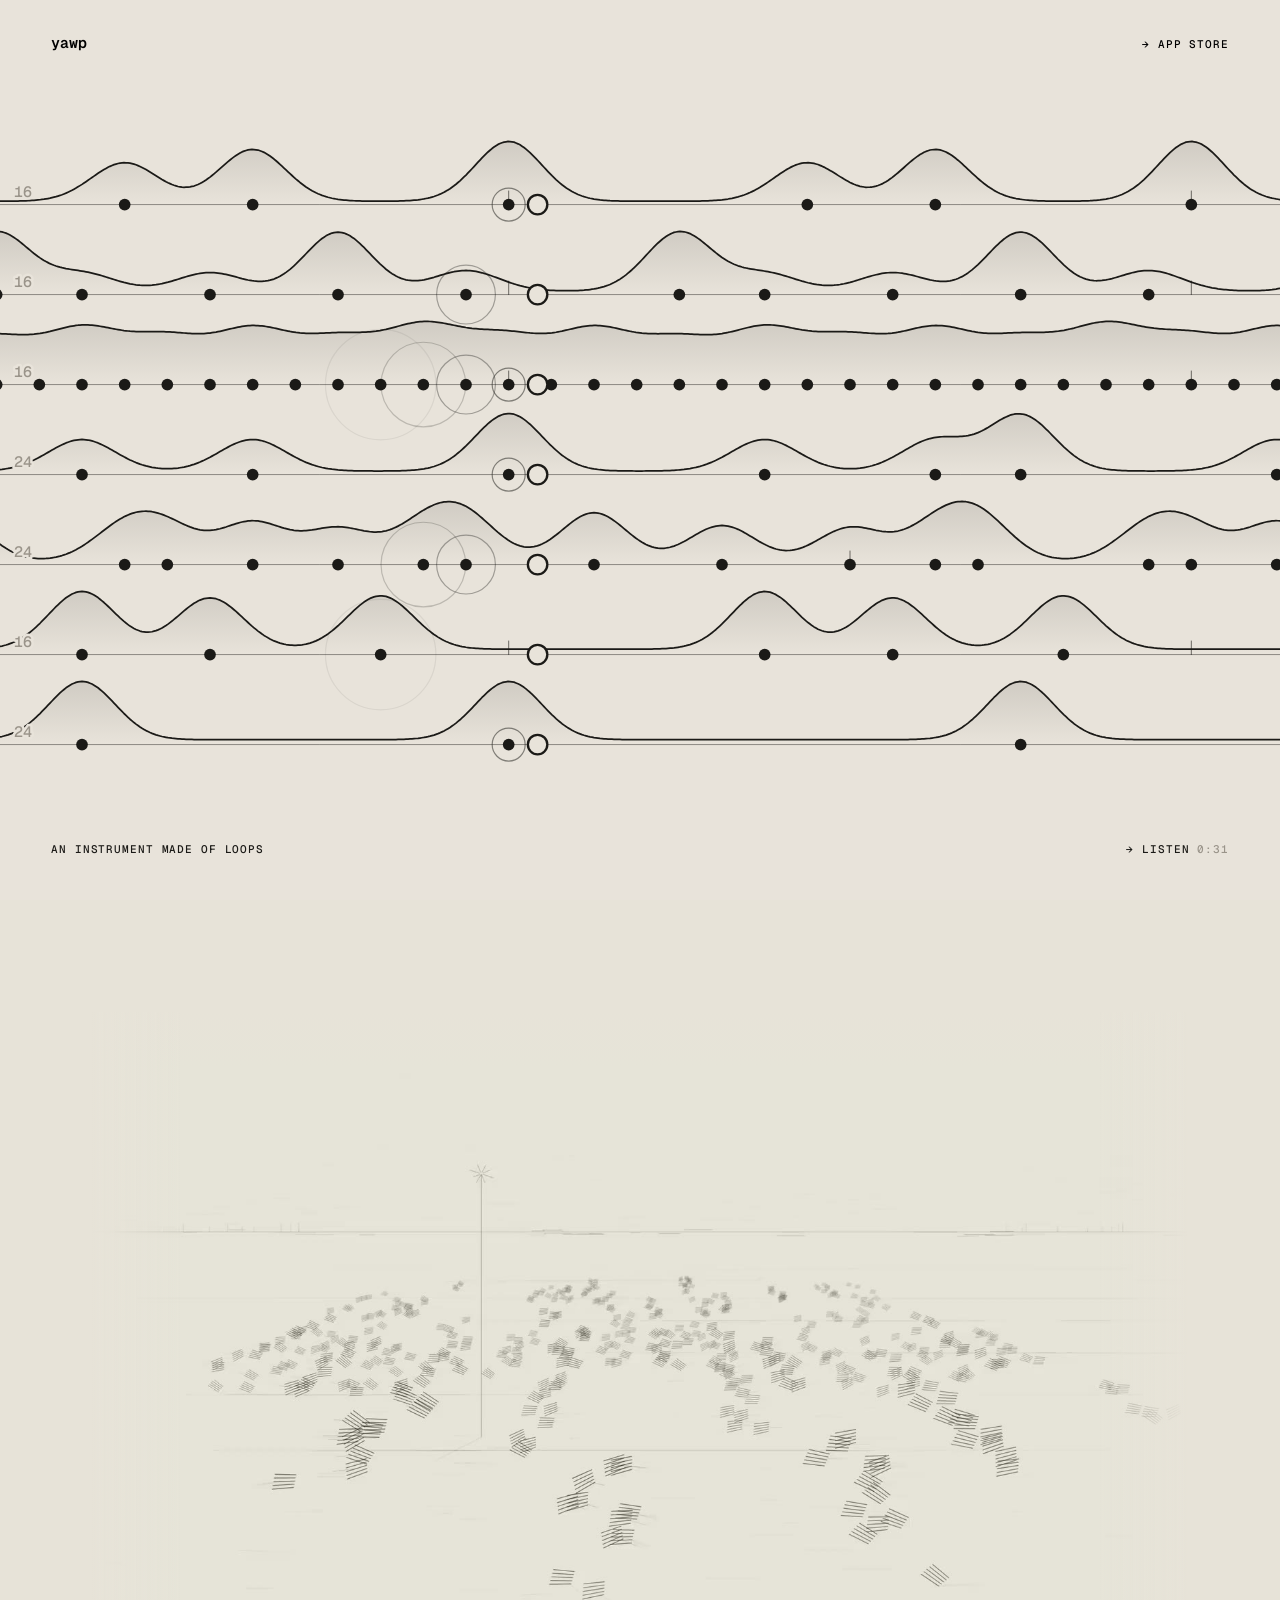
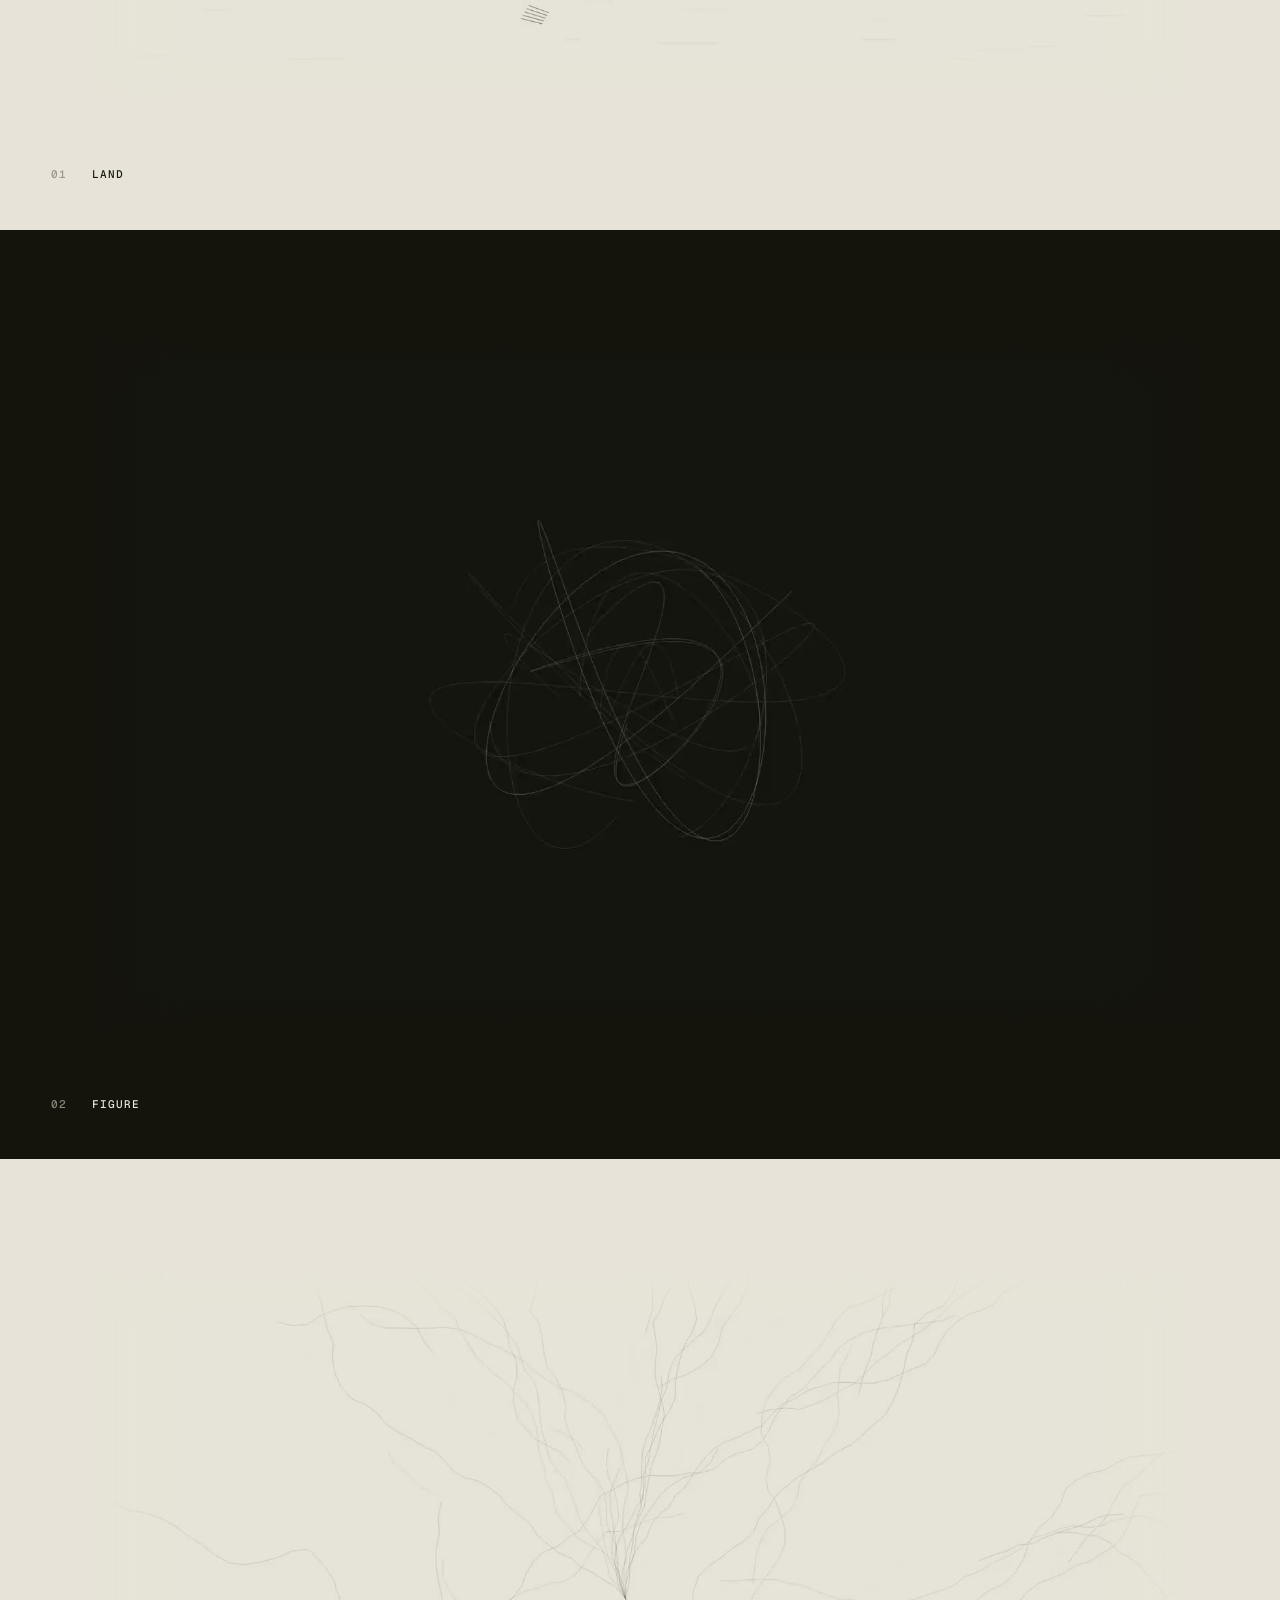
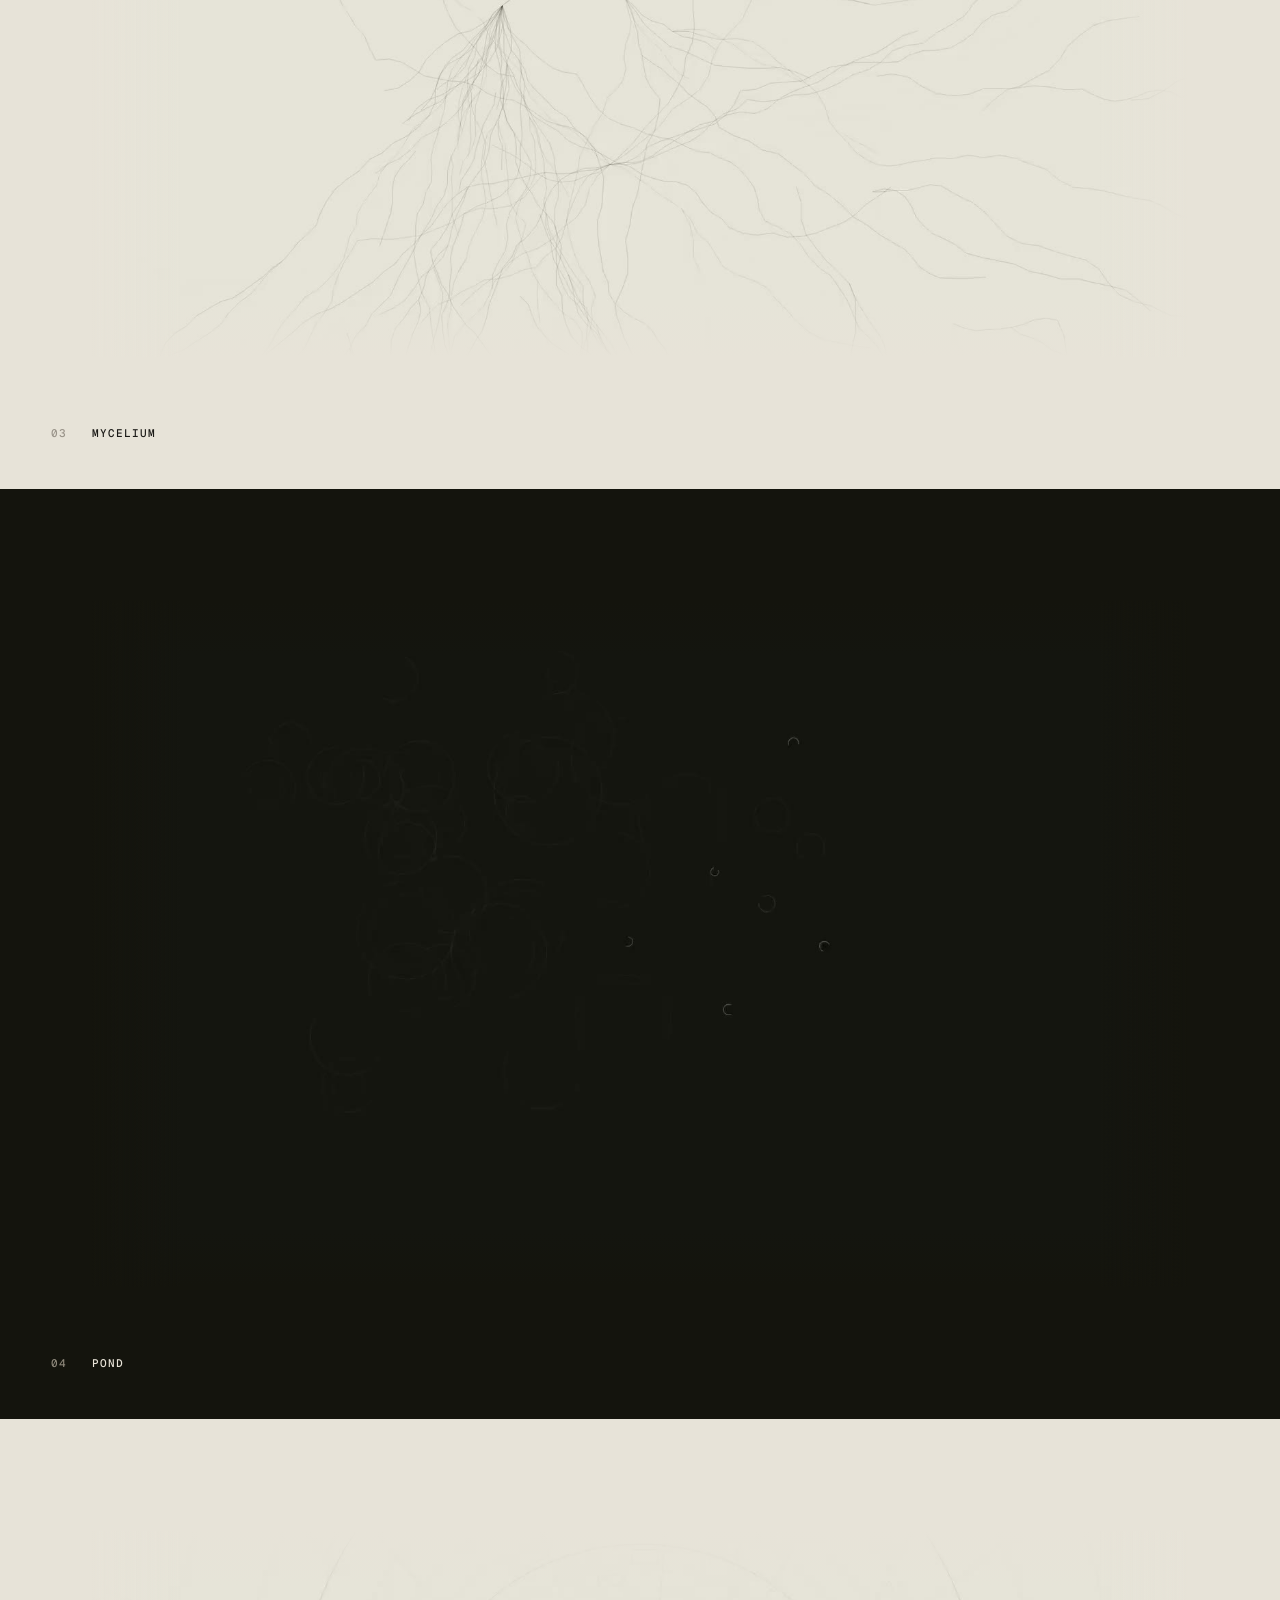
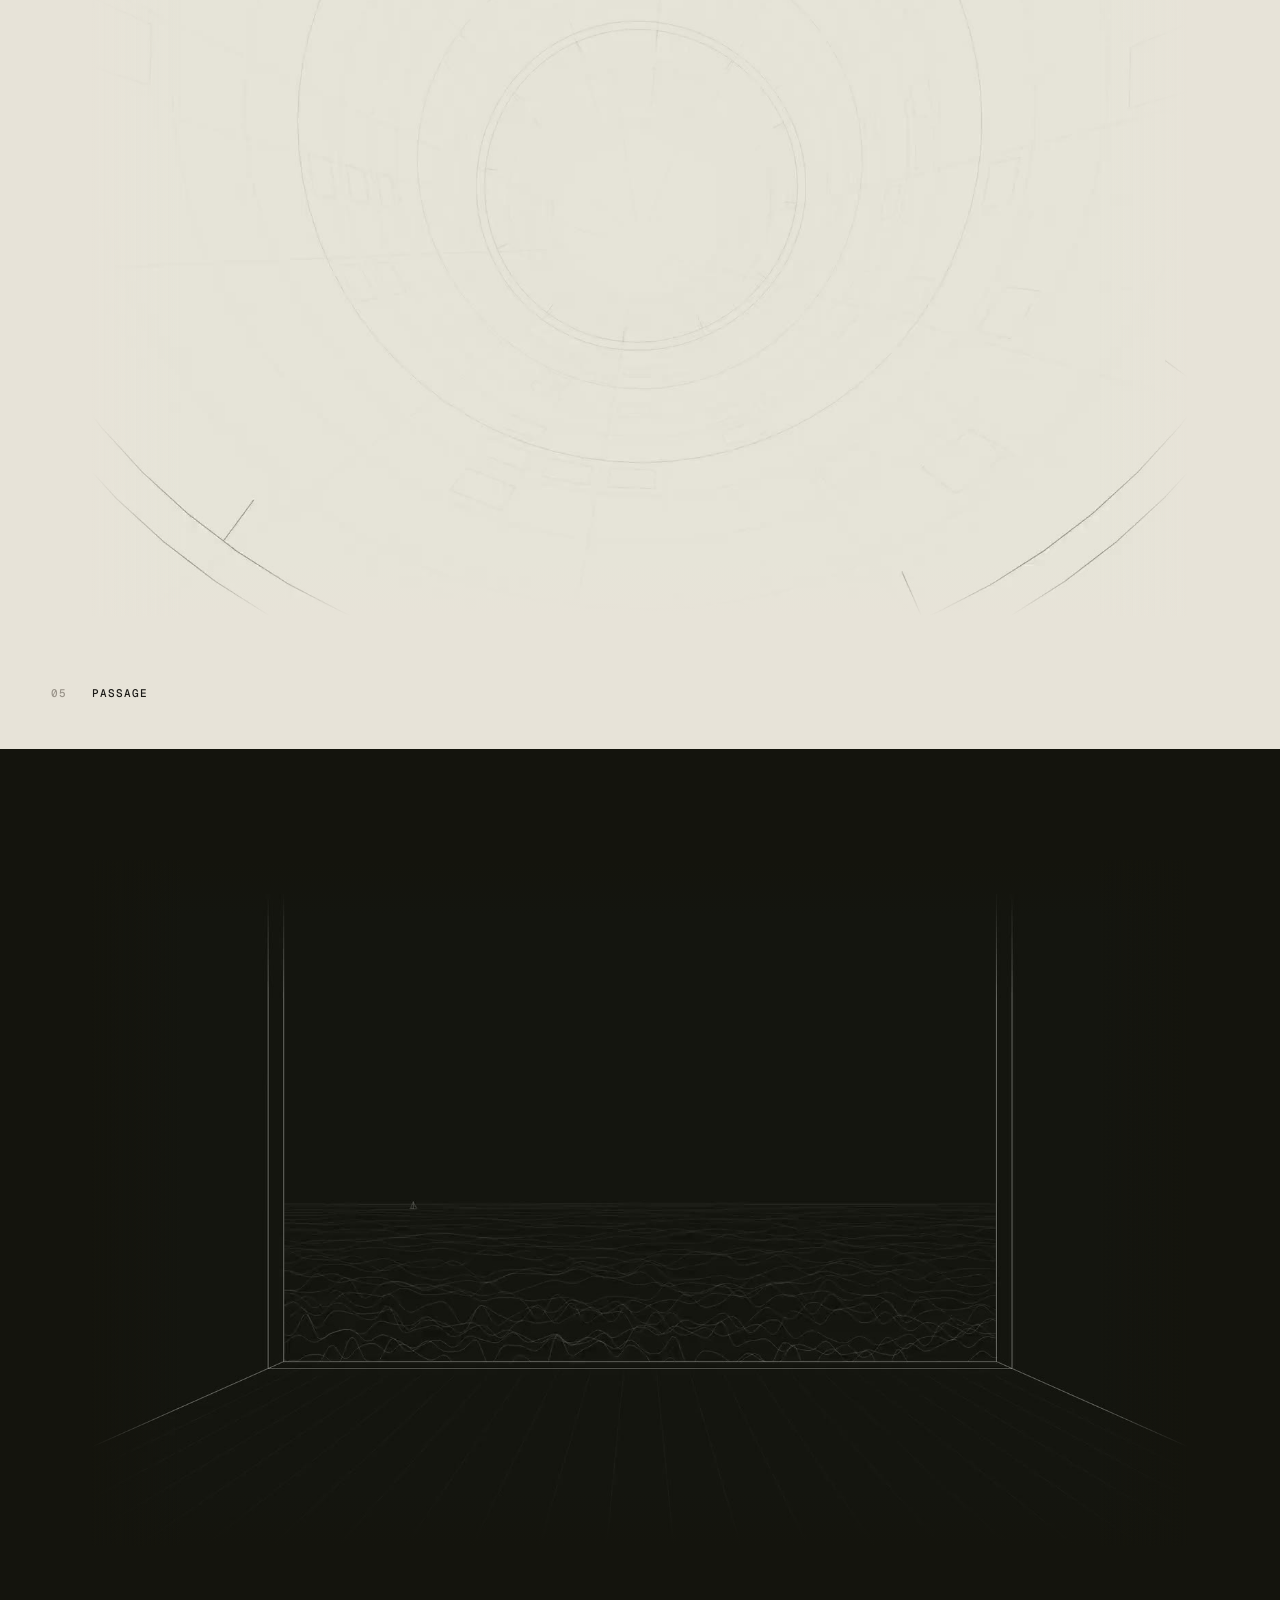
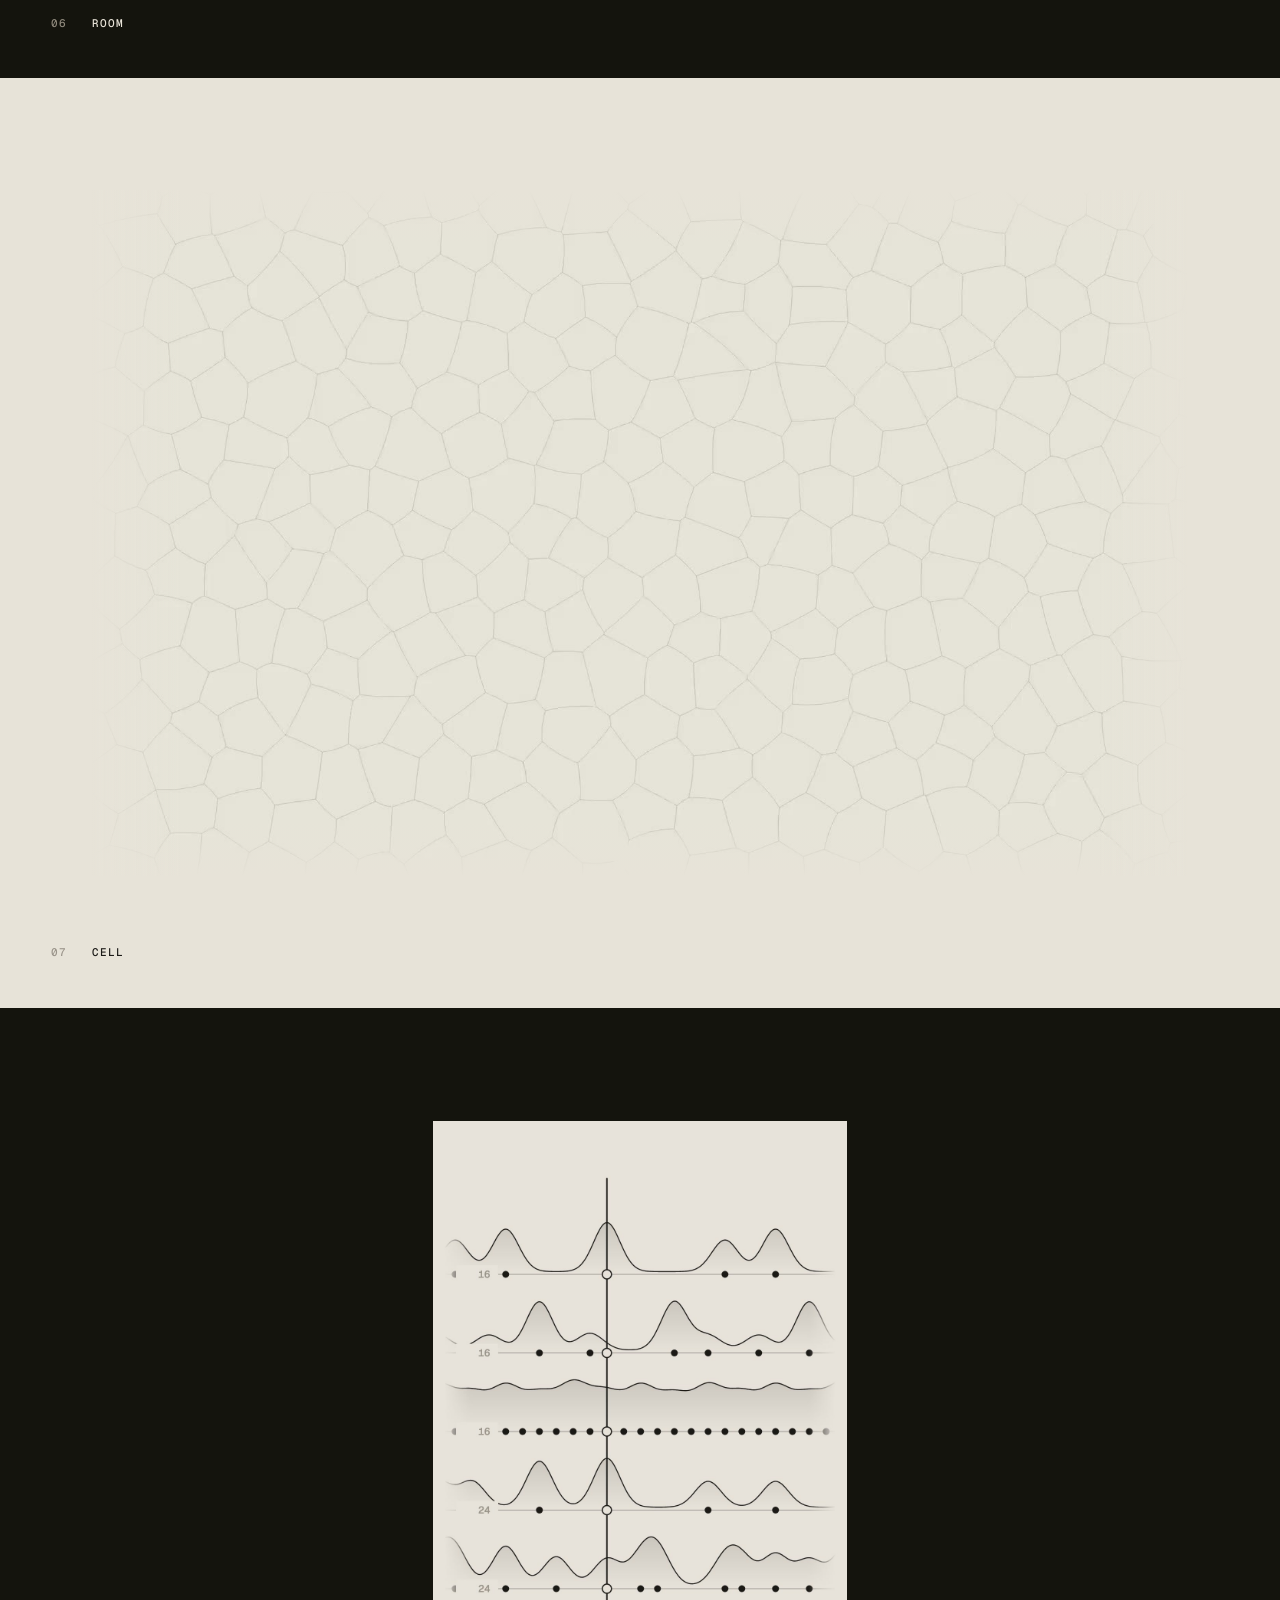
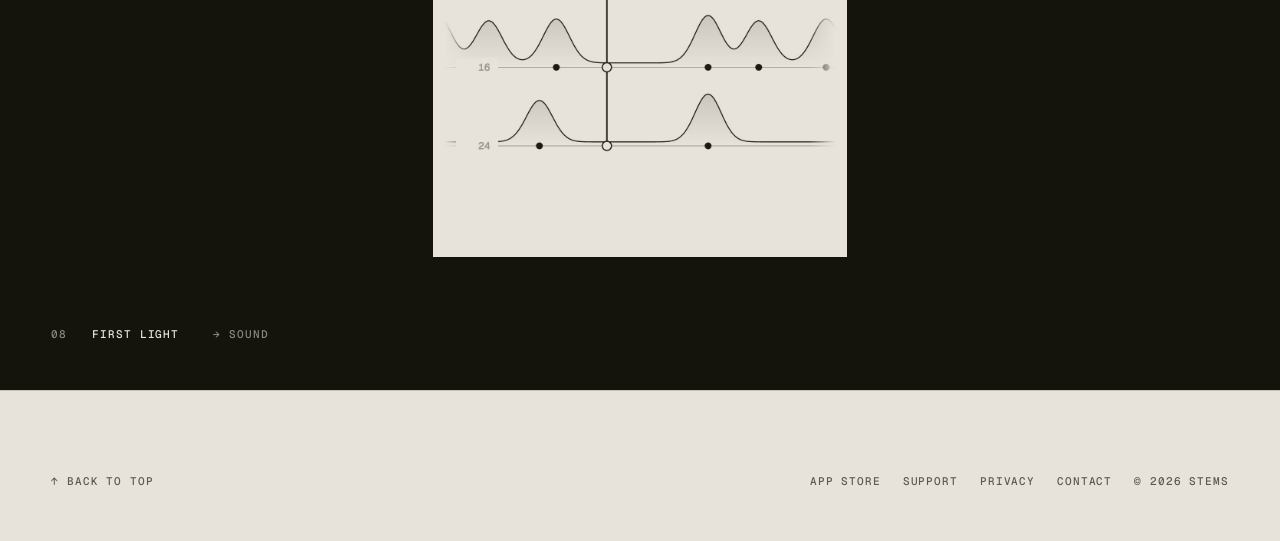
==== commit 614061a0: "fix: favicon.ico and sized icons" ====
--- a/index.html
+++ b/index.html
@@ -11,7 +11,9 @@
 <meta property="og:url" content="https://yawp.stems-jp.com/">
 <meta name="twitter:card" content="summary_large_image">
 <meta name="theme-color" content="#e8e3da">
-<link rel="icon" href="favicon.png">
+<link rel="icon" href="/favicon.ico" sizes="any">
+<link rel="icon" type="image/png" sizes="96x96" href="/icon-96.png">
+<link rel="icon" type="image/png" sizes="192x192" href="/icon-192.png">
 <link rel="apple-touch-icon" href="apple-touch-icon.png">
 <link rel="preconnect" href="https://fonts.googleapis.com">
 <link rel="preconnect" href="https://fonts.gstatic.com" crossorigin>
--- a/art/art.css
+++ b/art/art.css
@@ -22,13 +22,14 @@
 
 /* plates: each a sheet of its own; the number and the name bottom-left */
 .plate { position: relative; margin: 0; min-height: 100svh; display: grid; place-items: center; padding: calc(var(--m) * 2.2) var(--m) calc(var(--m) * 2.6); }
-.plate-v { width: min(100%, 1500px, 76svh * 1.6); aspect-ratio: 16 / 10; height: auto; object-fit: cover; opacity: 0; transition: opacity 1.6s ease; }
-.plate.in .plate-v { opacity: 1; }
-/* the video's paper decodes a shade off the page's: match it, and melt the edges so no browser shows a seam */
-.plate-day { background: #e7e3d8; }
-.plate-v { -webkit-mask-image: linear-gradient(90deg, transparent, #000 8%, #000 92%, transparent), linear-gradient(transparent, #000 8%, #000 92%, transparent);
-  -webkit-mask-composite: source-in; mask-image: linear-gradient(90deg, transparent, #000 8%, #000 92%, transparent), linear-gradient(transparent, #000 8%, #000 92%, transparent); mask-composite: intersect; }
-.plate-night { background: #14140d; color: #e9e4d8; --ink-3: #8d877a; }
+.plate-frame { position: relative; width: min(100%, 1500px, 76svh * 1.6); aspect-ratio: 16 / 10; }
+.plate-v { display: block; width: 100%; height: 100%; object-fit: cover; }
+/* the video's paper decodes a shade off the page's: match it, and lay the page's paper over the edges so no
+   browser shows a seam (an overlay, not a mask — iOS Safari can stall a masked video) */
+.plate-frame::after { content: ""; position: absolute; inset: -1px; pointer-events: none;
+  background: linear-gradient(90deg, var(--pb) 0, transparent 8%, transparent 92%, var(--pb) 100%), linear-gradient(var(--pb) 0, transparent 8%, transparent 92%, var(--pb) 100%); }
+.plate-day { background: #e7e3d8; --pb: #e7e3d8; }
+.plate-night { --pb: #14140d; background: #14140d; color: #e9e4d8; --ink-3: #8d877a; }
 .cap { position: absolute; left: var(--m); bottom: calc(var(--m) * 0.9); }
 .cap .dim { margin-right: 1.6em; }
 .cap-sound { margin-left: 2.4em; color: var(--ink-3); }
@@ -47,9 +48,8 @@
 @media (max-width: 640px) {
   .fig-foot { flex-direction: column; gap: 10px; align-items: flex-start; }
   .plate { min-height: 0; display: flex; flex-direction: column; align-items: stretch; gap: 18px; padding: calc(var(--m) * 4) var(--m) calc(var(--m) * 2); }
-  .plate-v { width: 100%; aspect-ratio: 430 / 932; }
+  .plate-frame { width: 100%; aspect-ratio: 430 / 932; }
   .plate .cap { position: static; }
   .film-frame { width: 78vw; align-self: center; }
   .foot { flex-direction: column; }
 }
-@media (prefers-reduced-motion: reduce) { .plate-v { transition: none; opacity: 1; } }
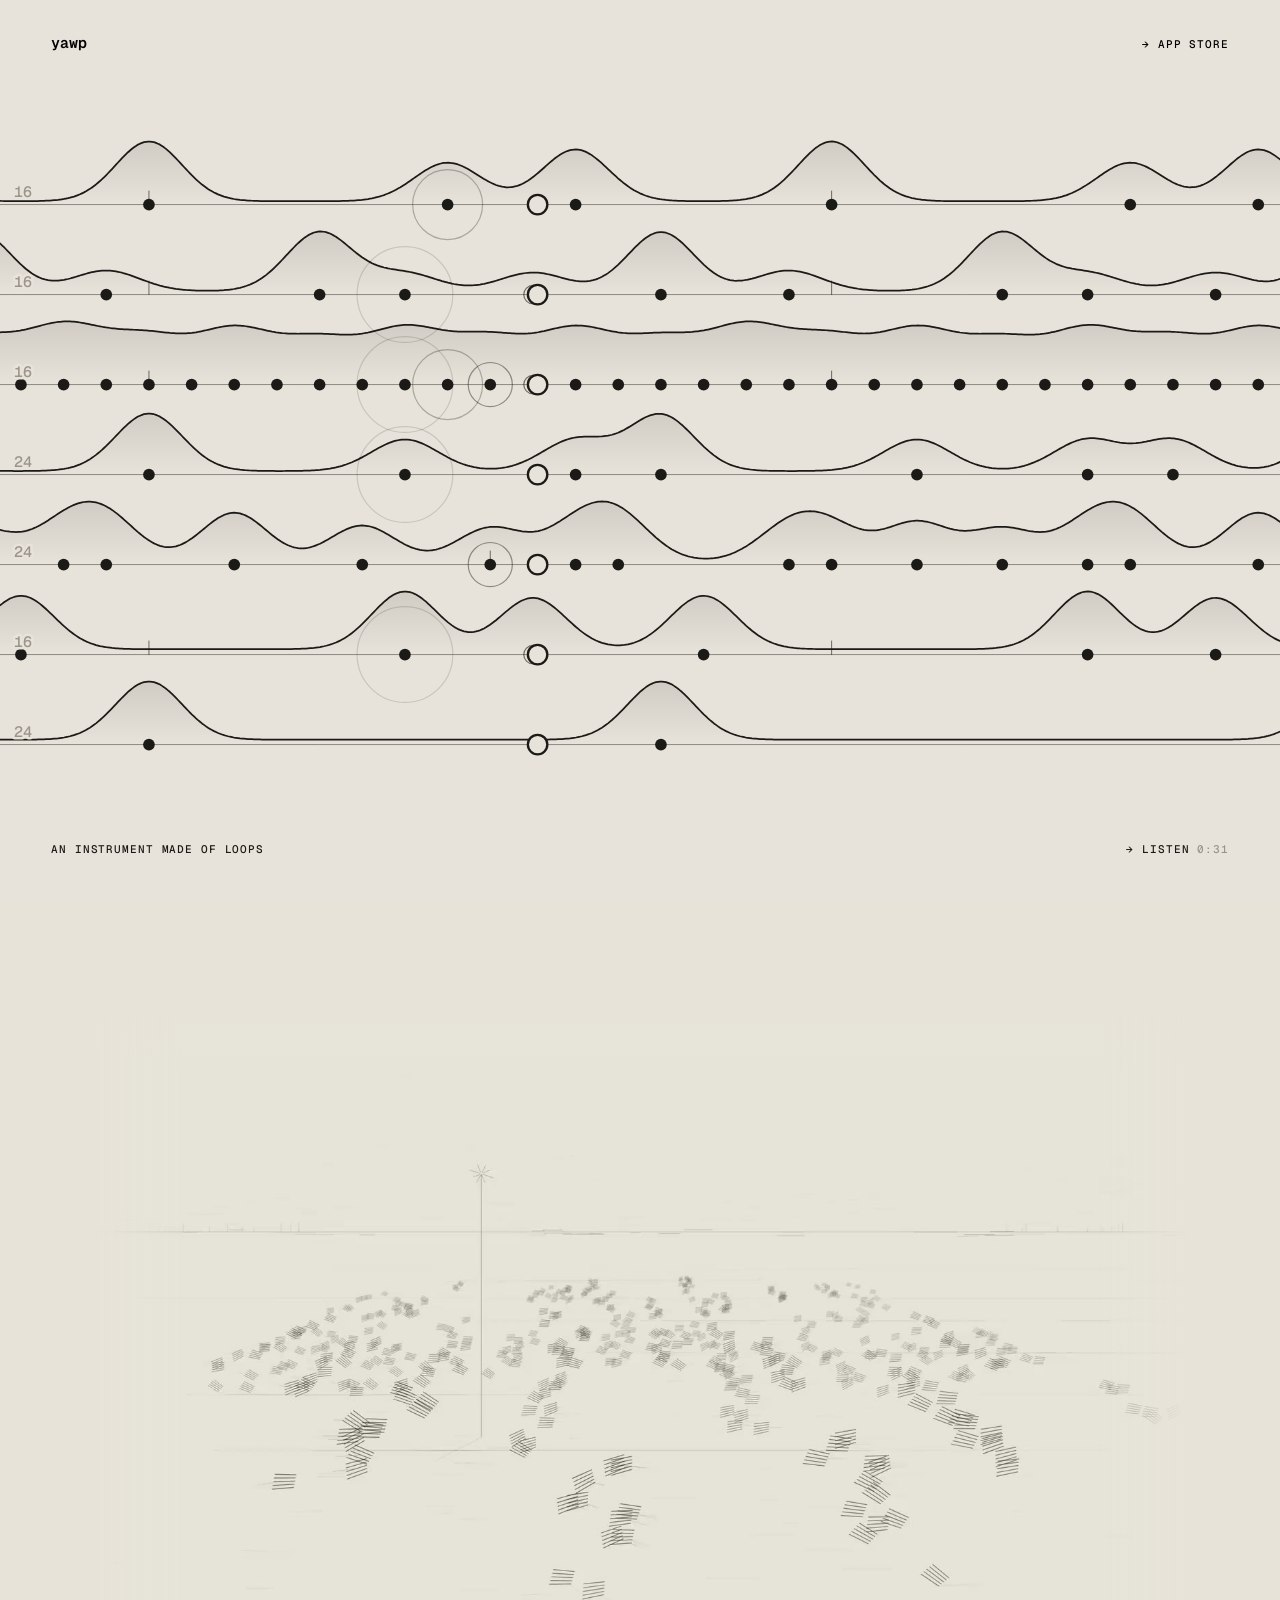
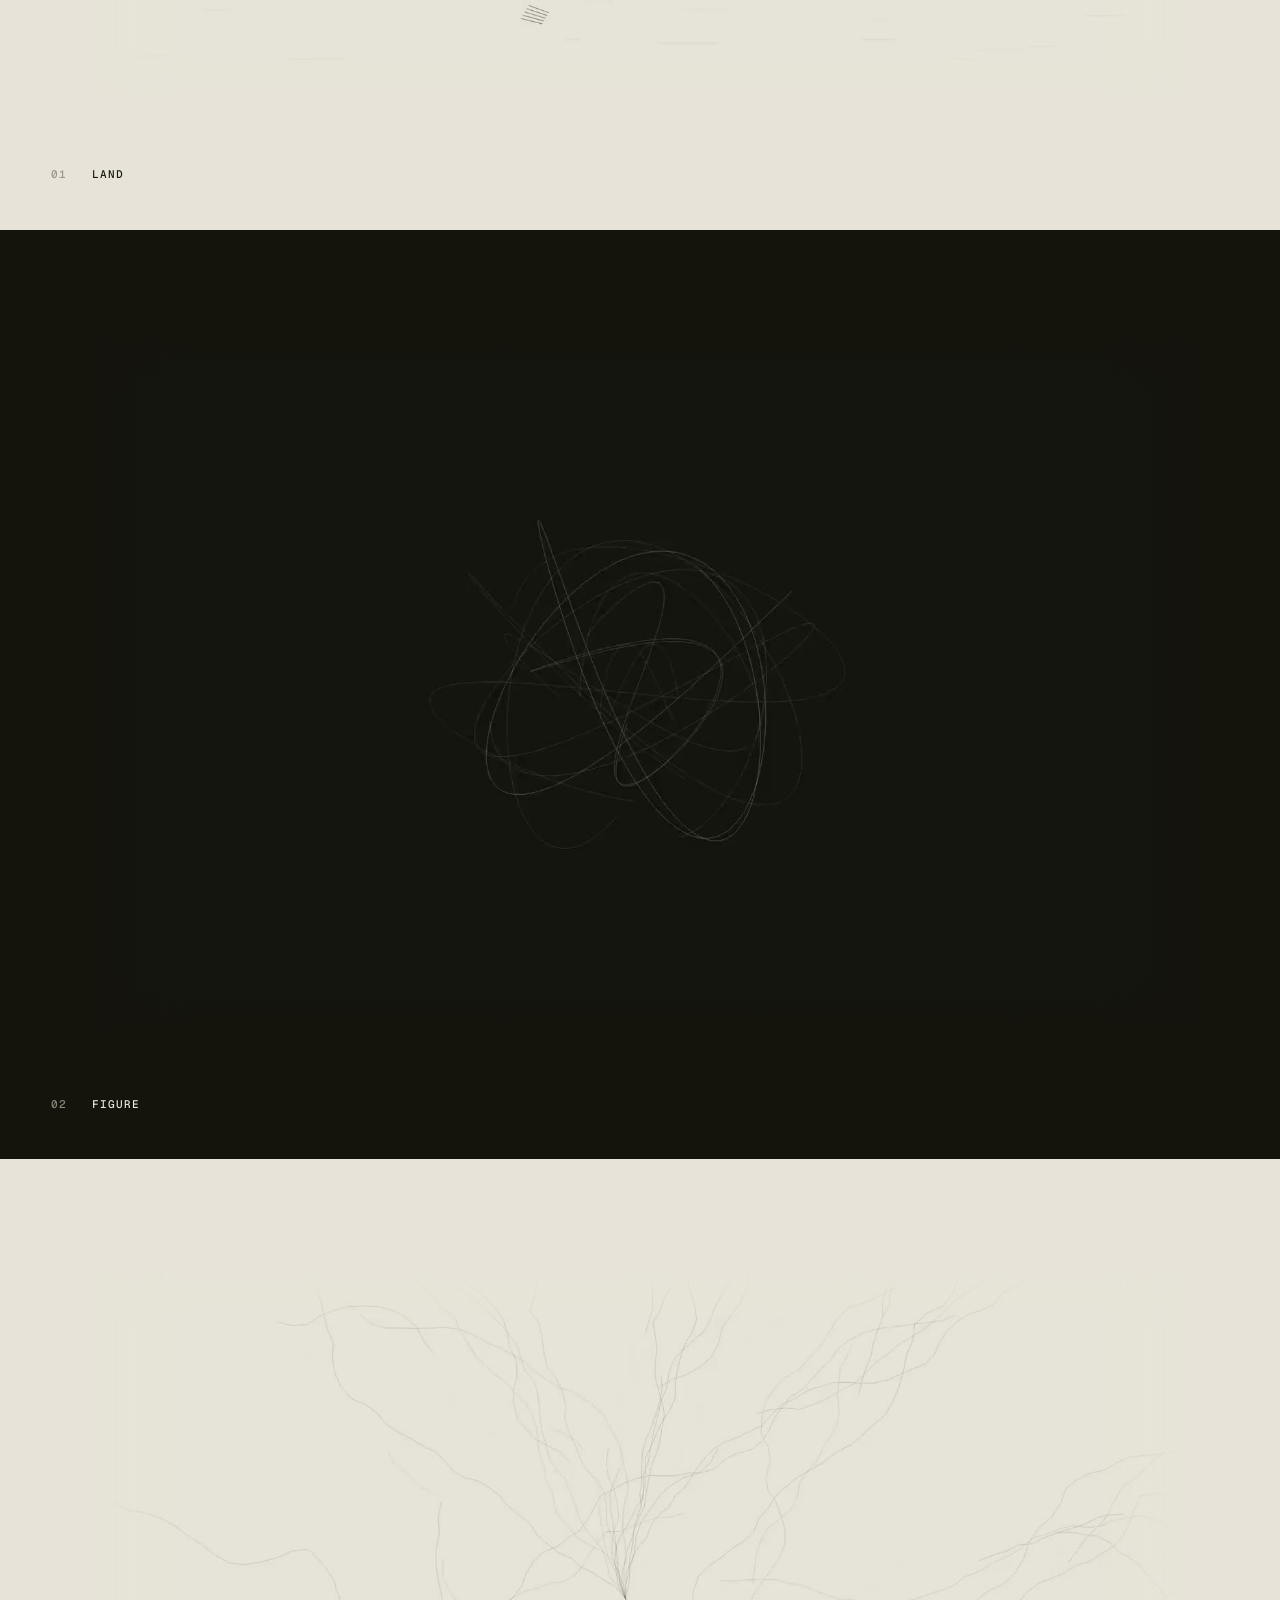
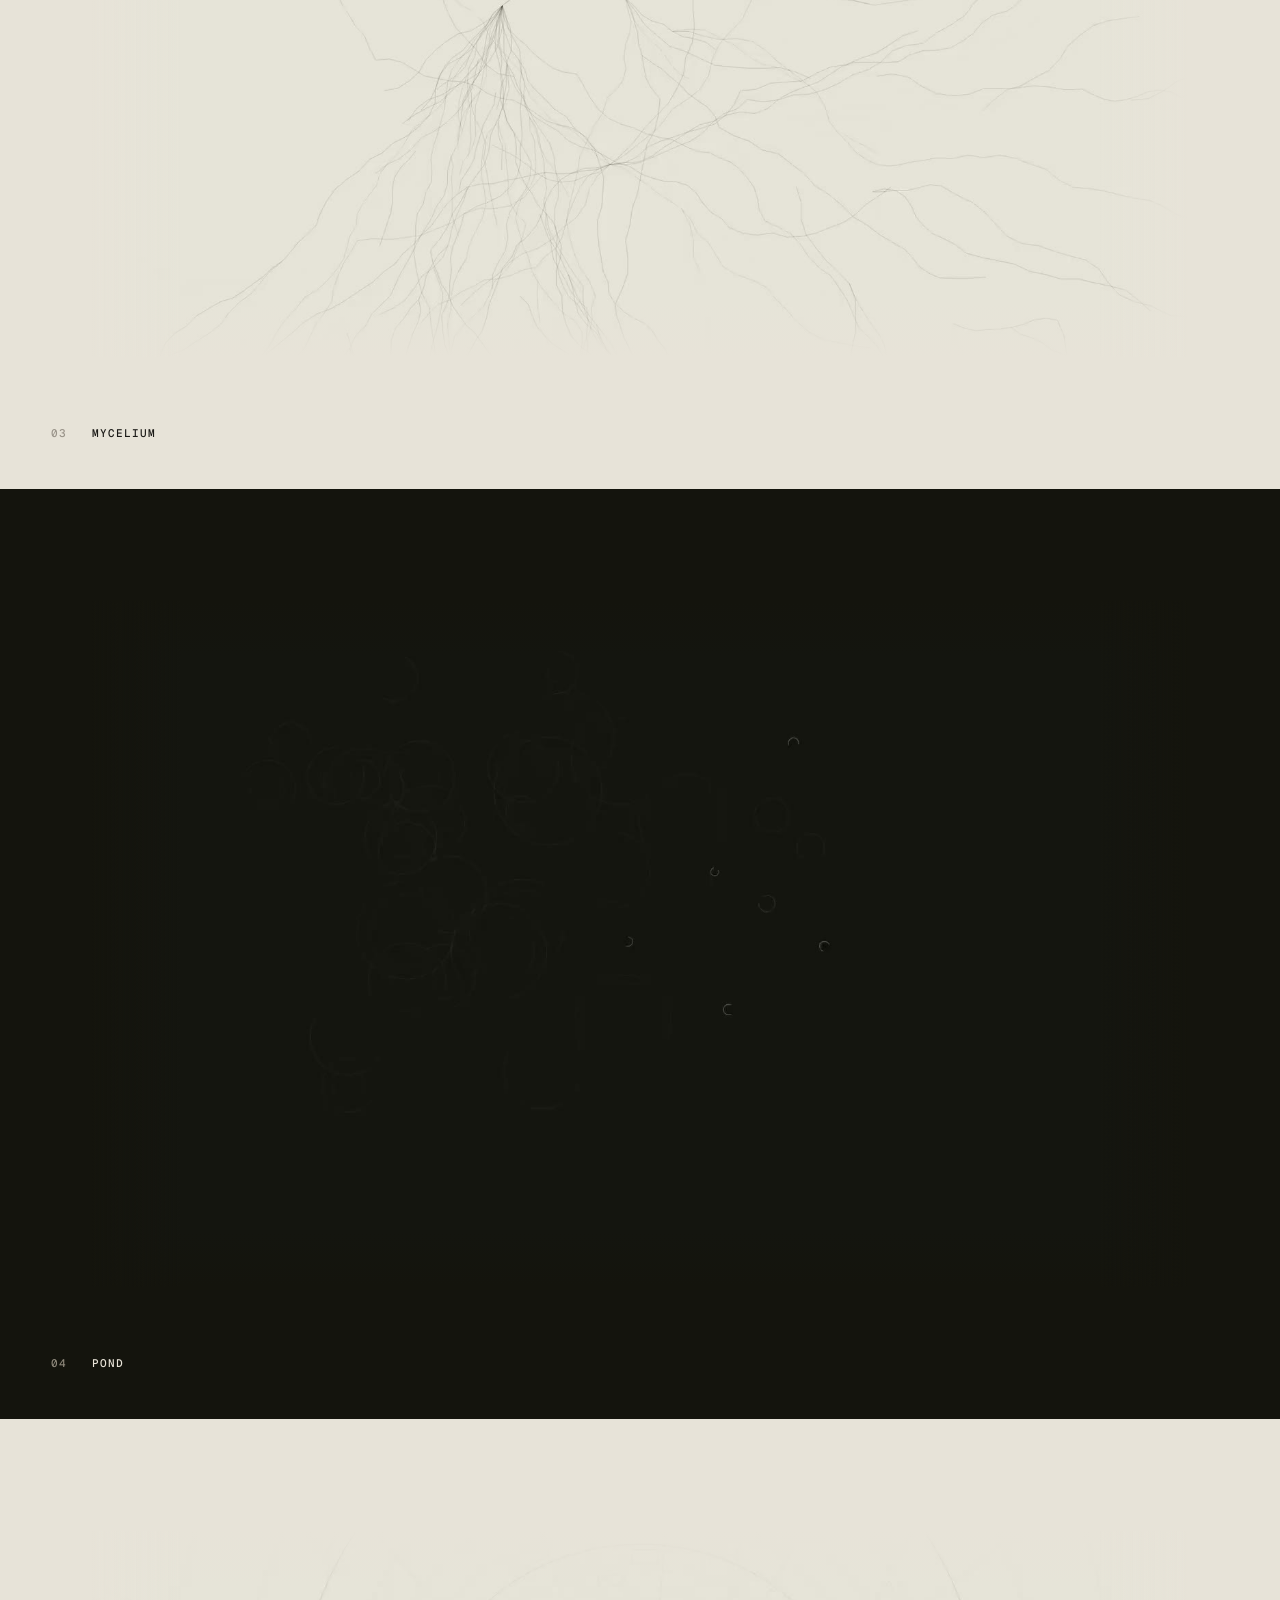
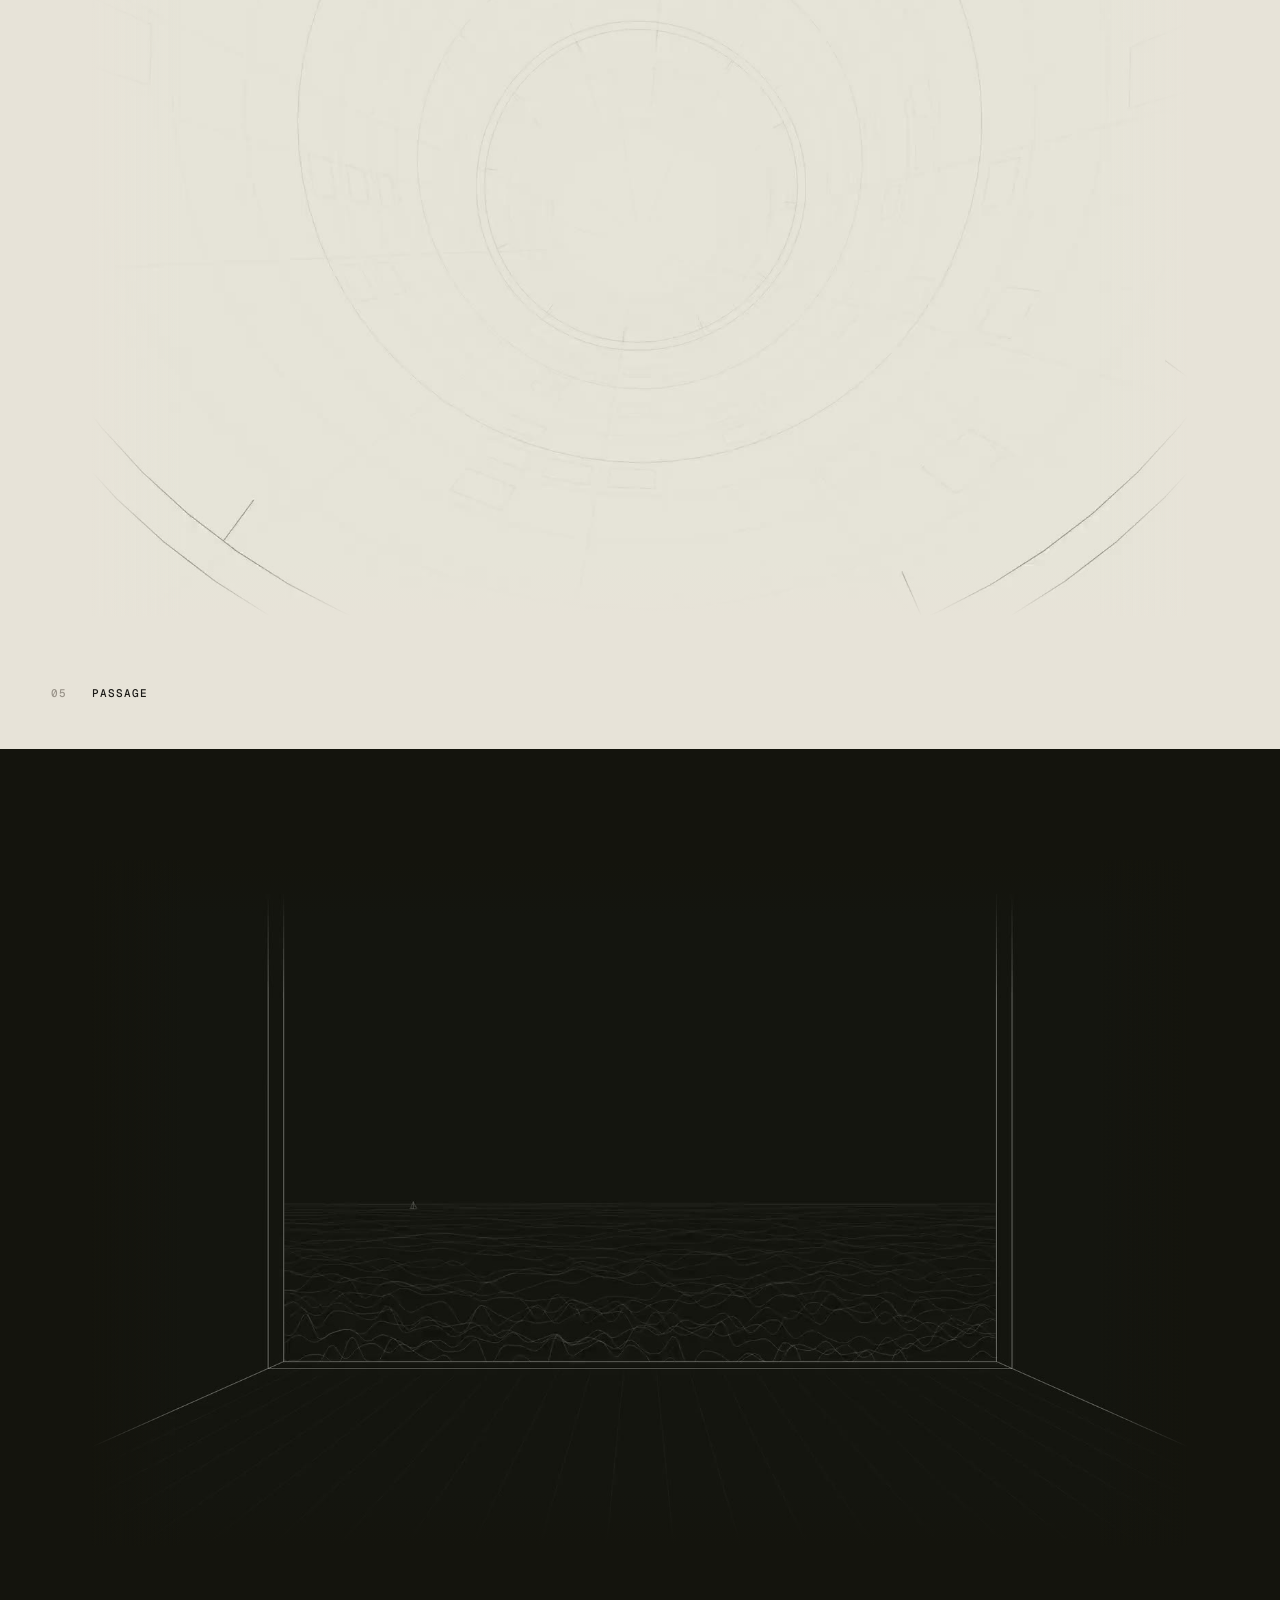
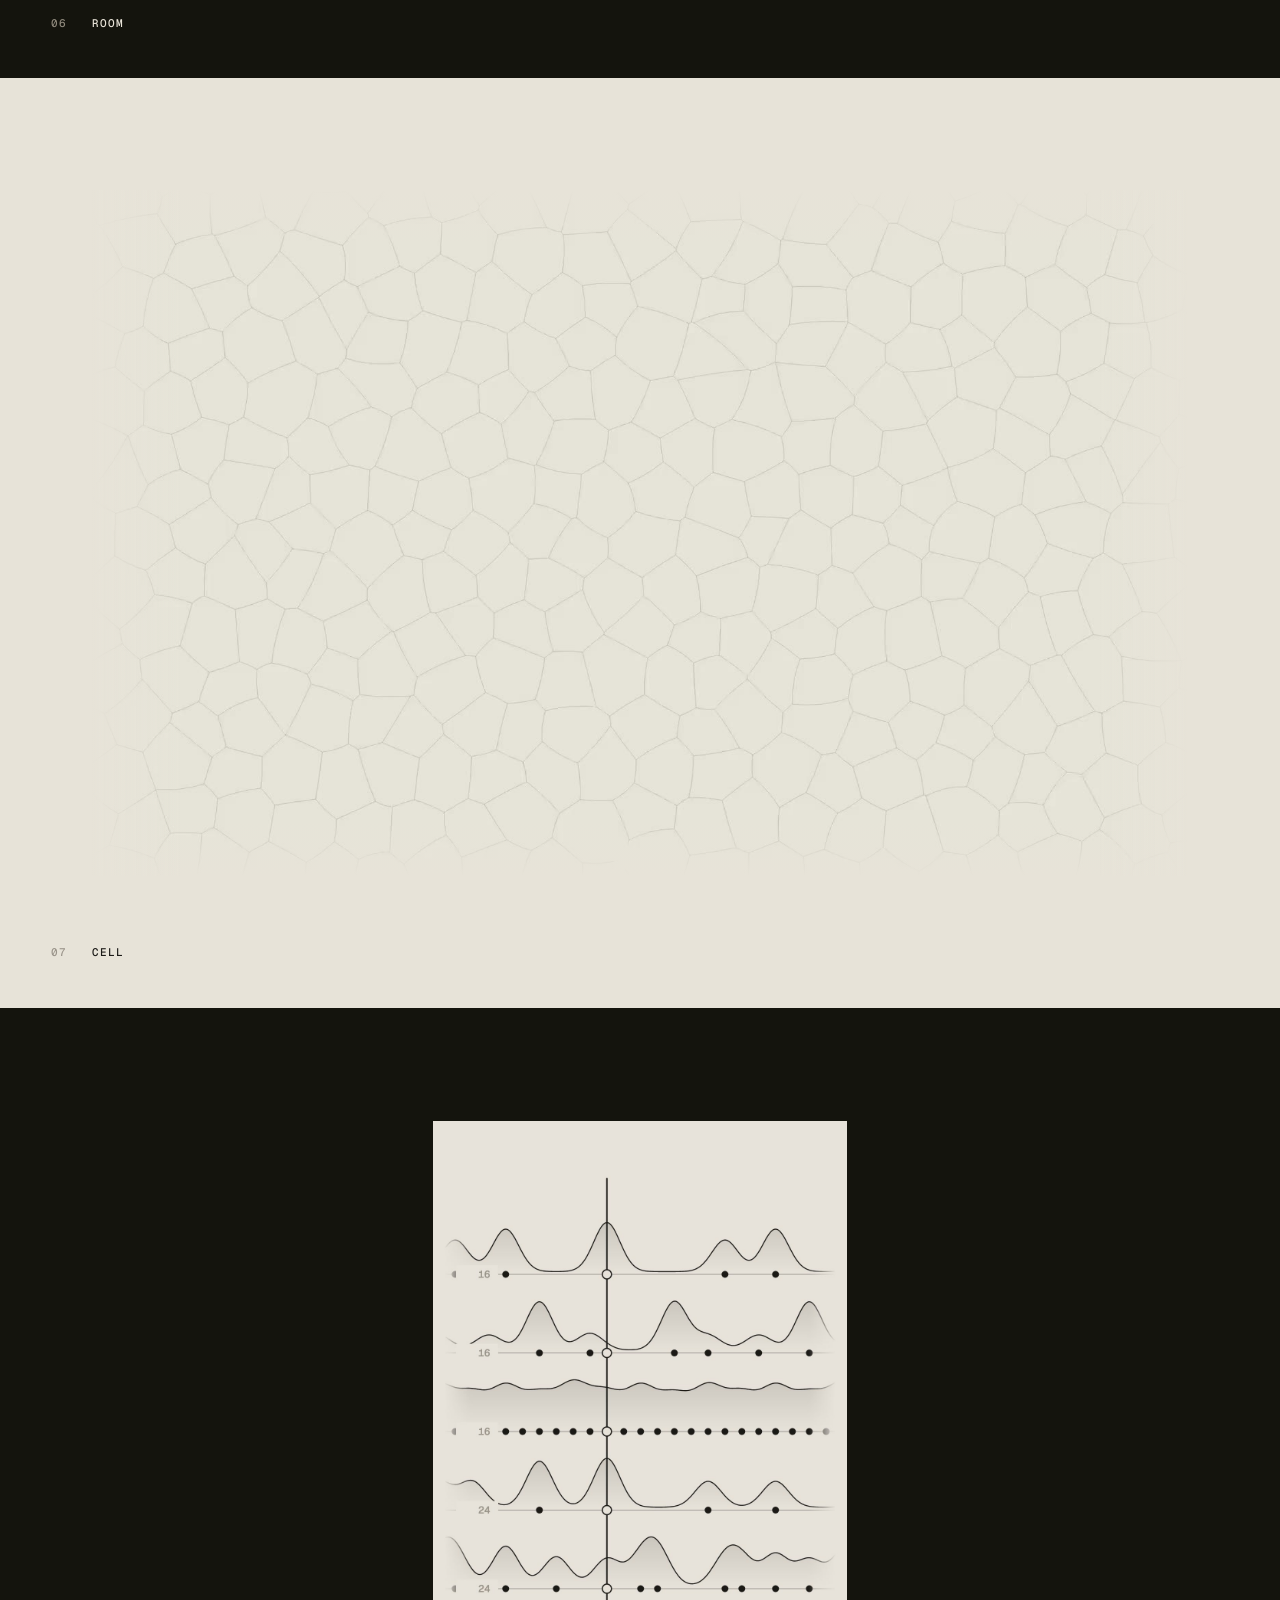
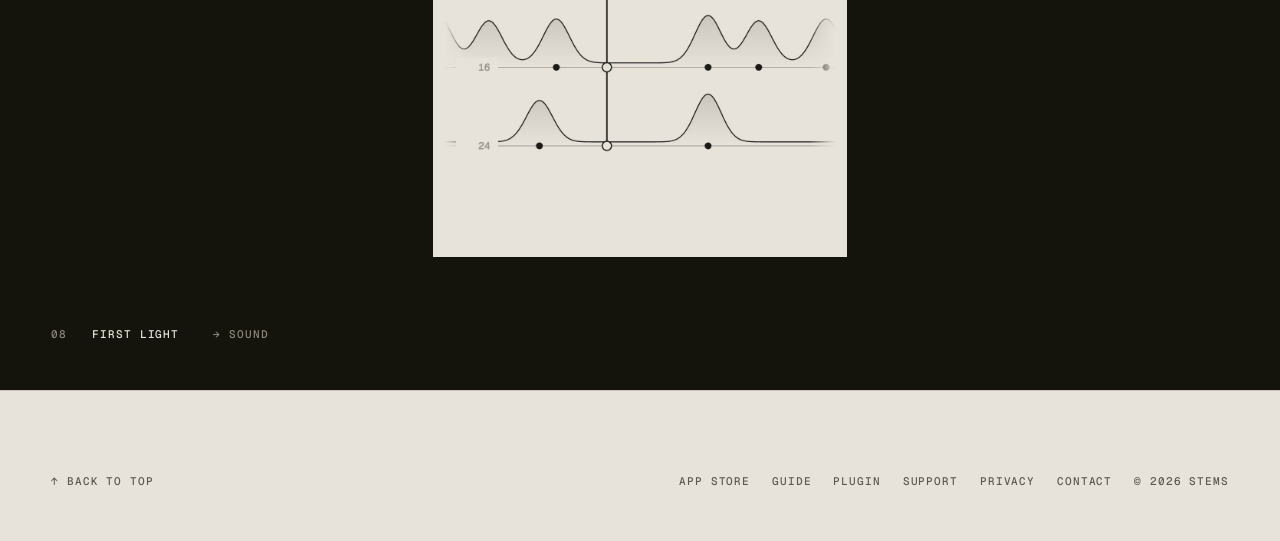
==== commit 427fcf86: "guide and plugin pages; support and privacy brought up to date" ====
--- a/index.html
+++ b/index.html
@@ -50,7 +50,7 @@
 
 <footer class="foot label">
   <a href="#" class="foot-top">↑ Back to top</a>
-  <nav class="foot-links"><a href="https://apps.apple.com/app/id6818935851">App Store</a><a href="support.html">Support</a><a href="privacy.html">Privacy</a><a href="mailto:contact@stems-jp.com">Contact</a><a href="https://stems-jp.com">© 2026 Stems</a></nav>
+  <nav class="foot-links"><a href="https://apps.apple.com/app/id6818935851">App Store</a><a href="guide.html">Guide</a><a href="plugin.html">Plugin</a><a href="support.html">Support</a><a href="privacy.html">Privacy</a><a href="mailto:contact@stems-jp.com">Contact</a><a href="https://stems-jp.com">© 2026 Stems</a></nav>
 </footer>
 </body>
 </html>
